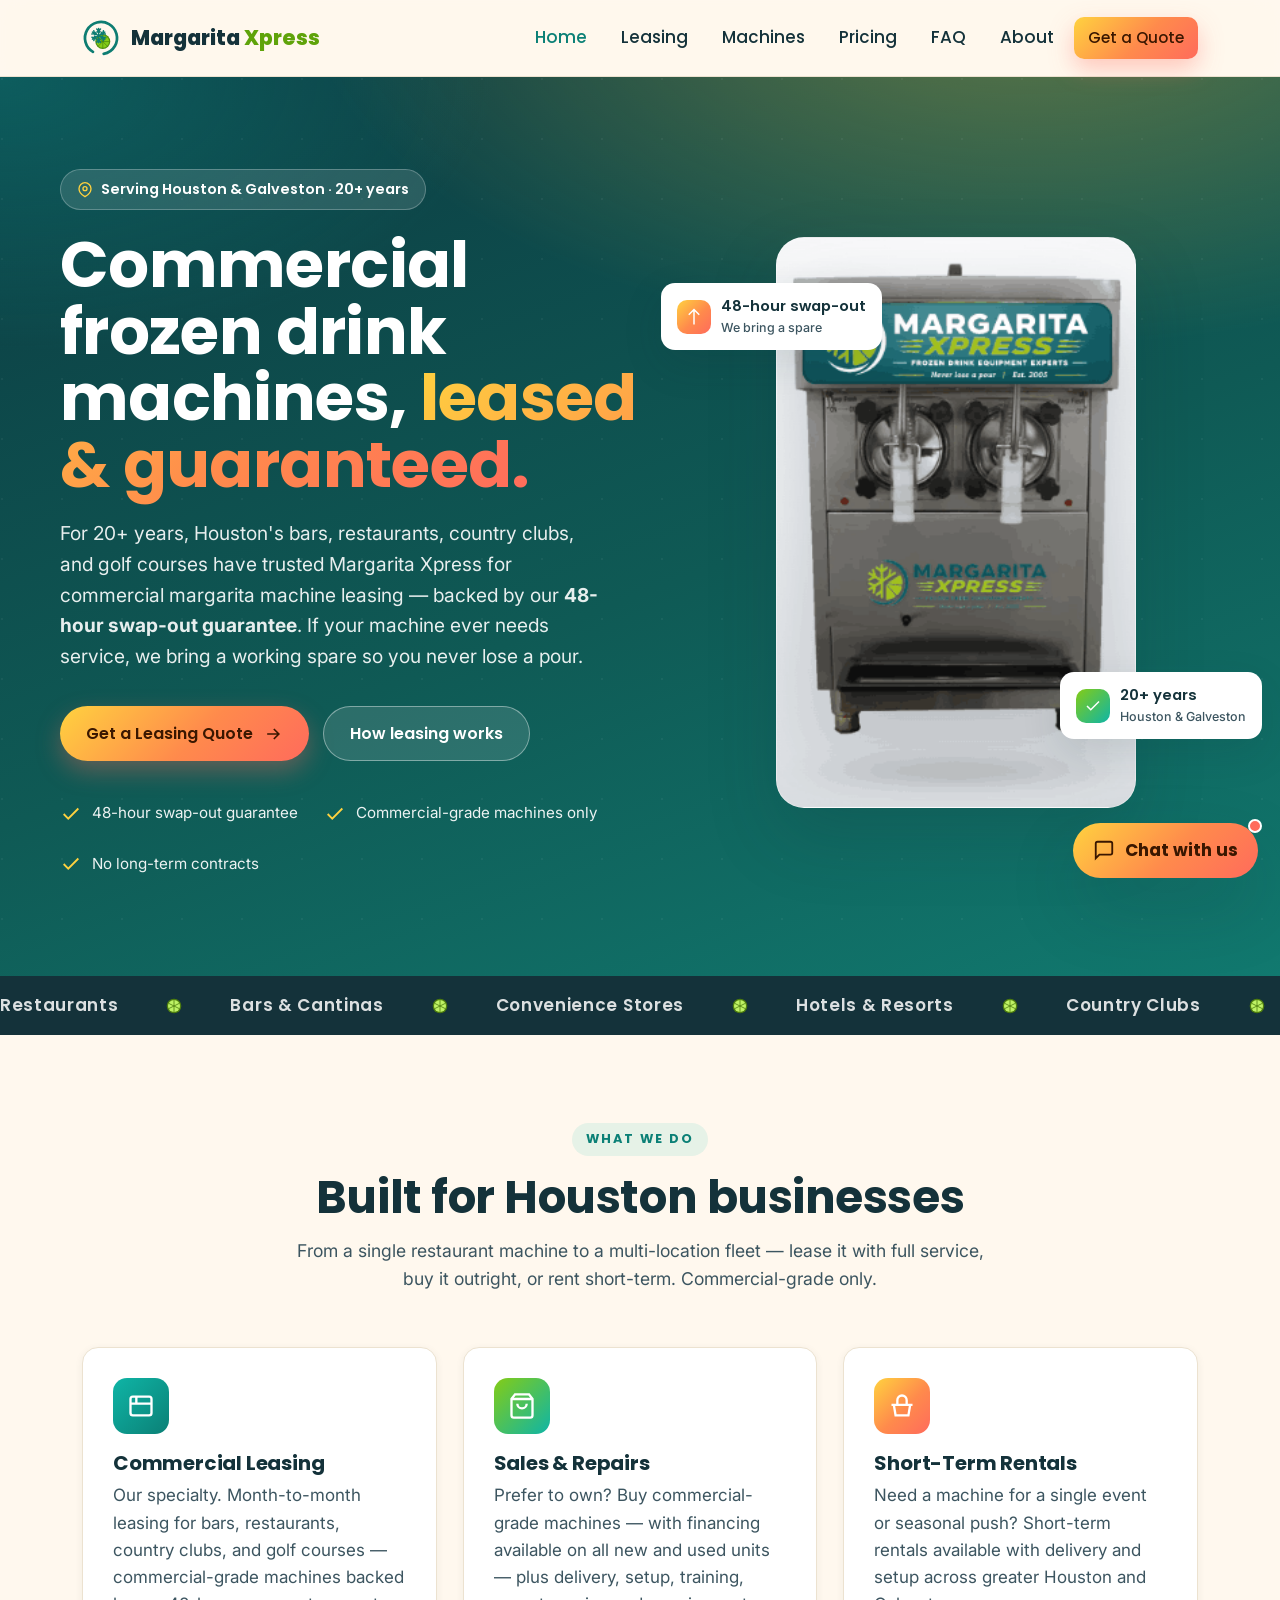
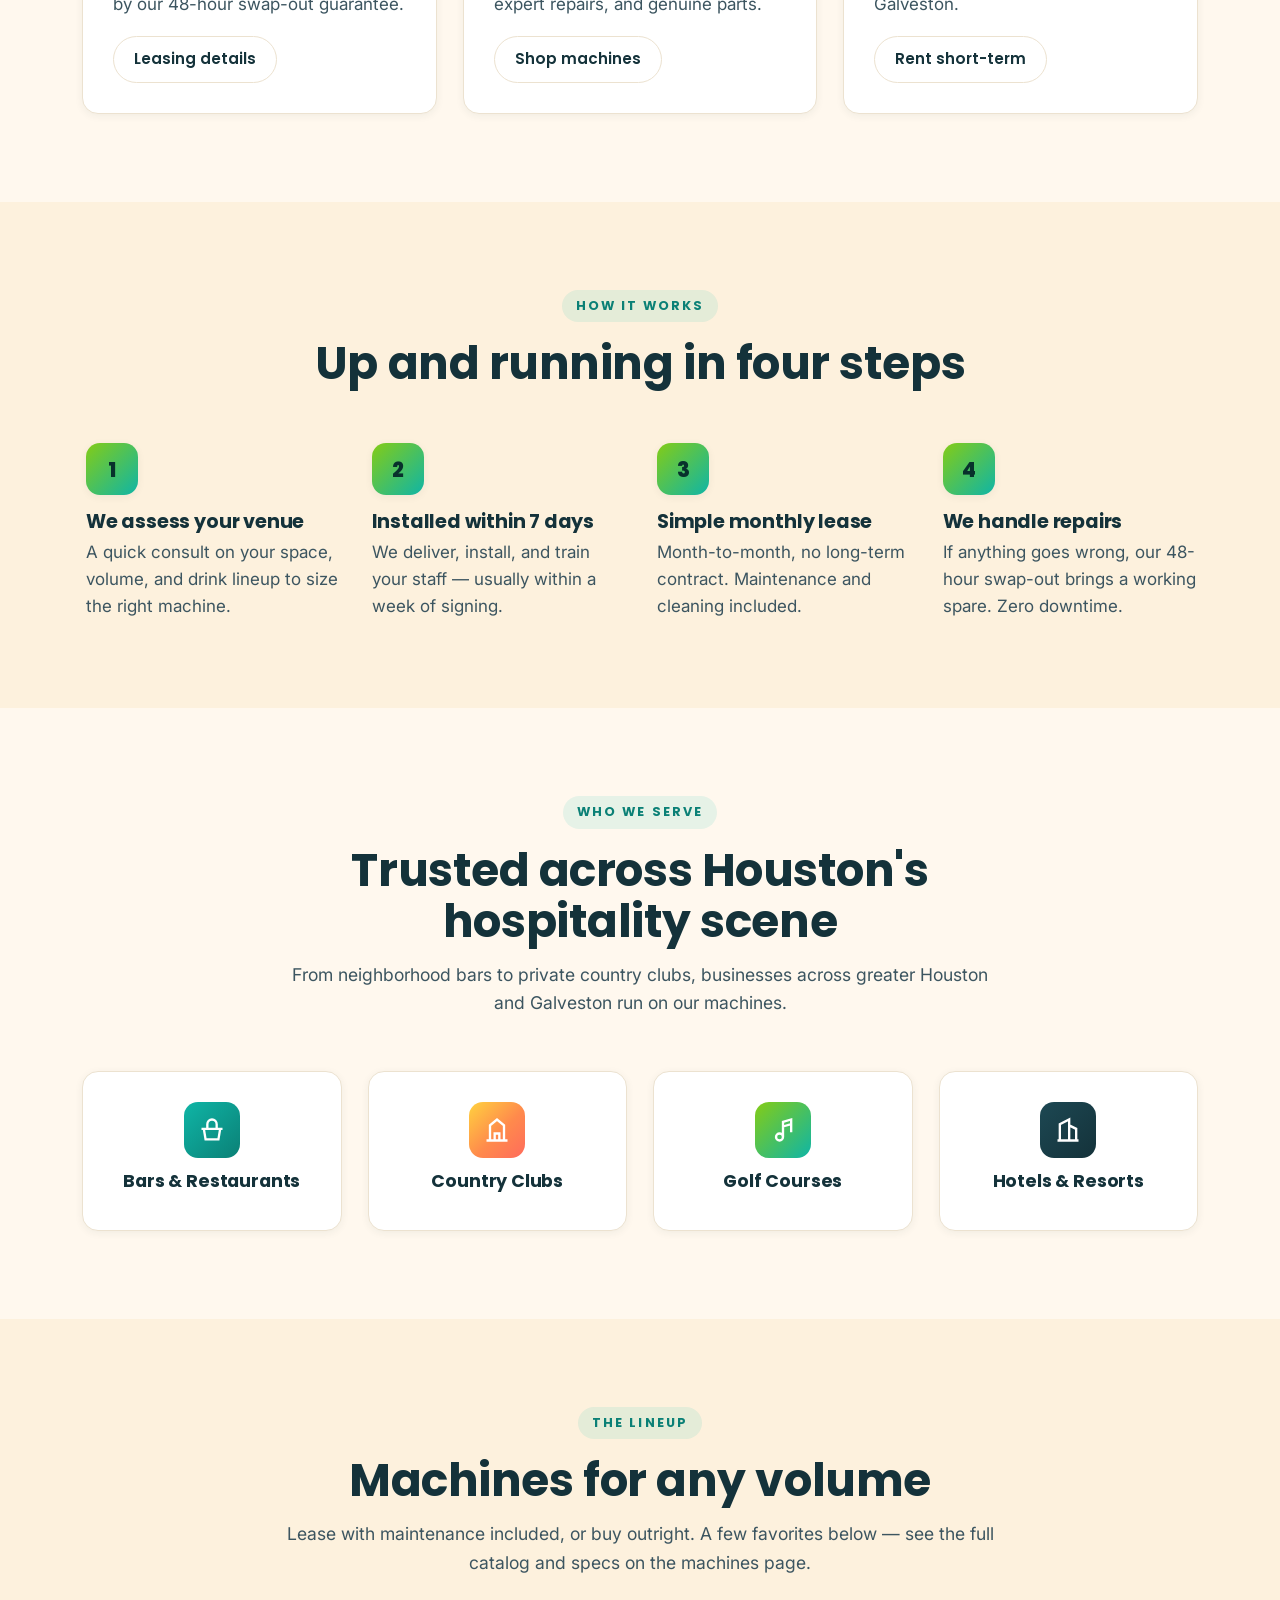
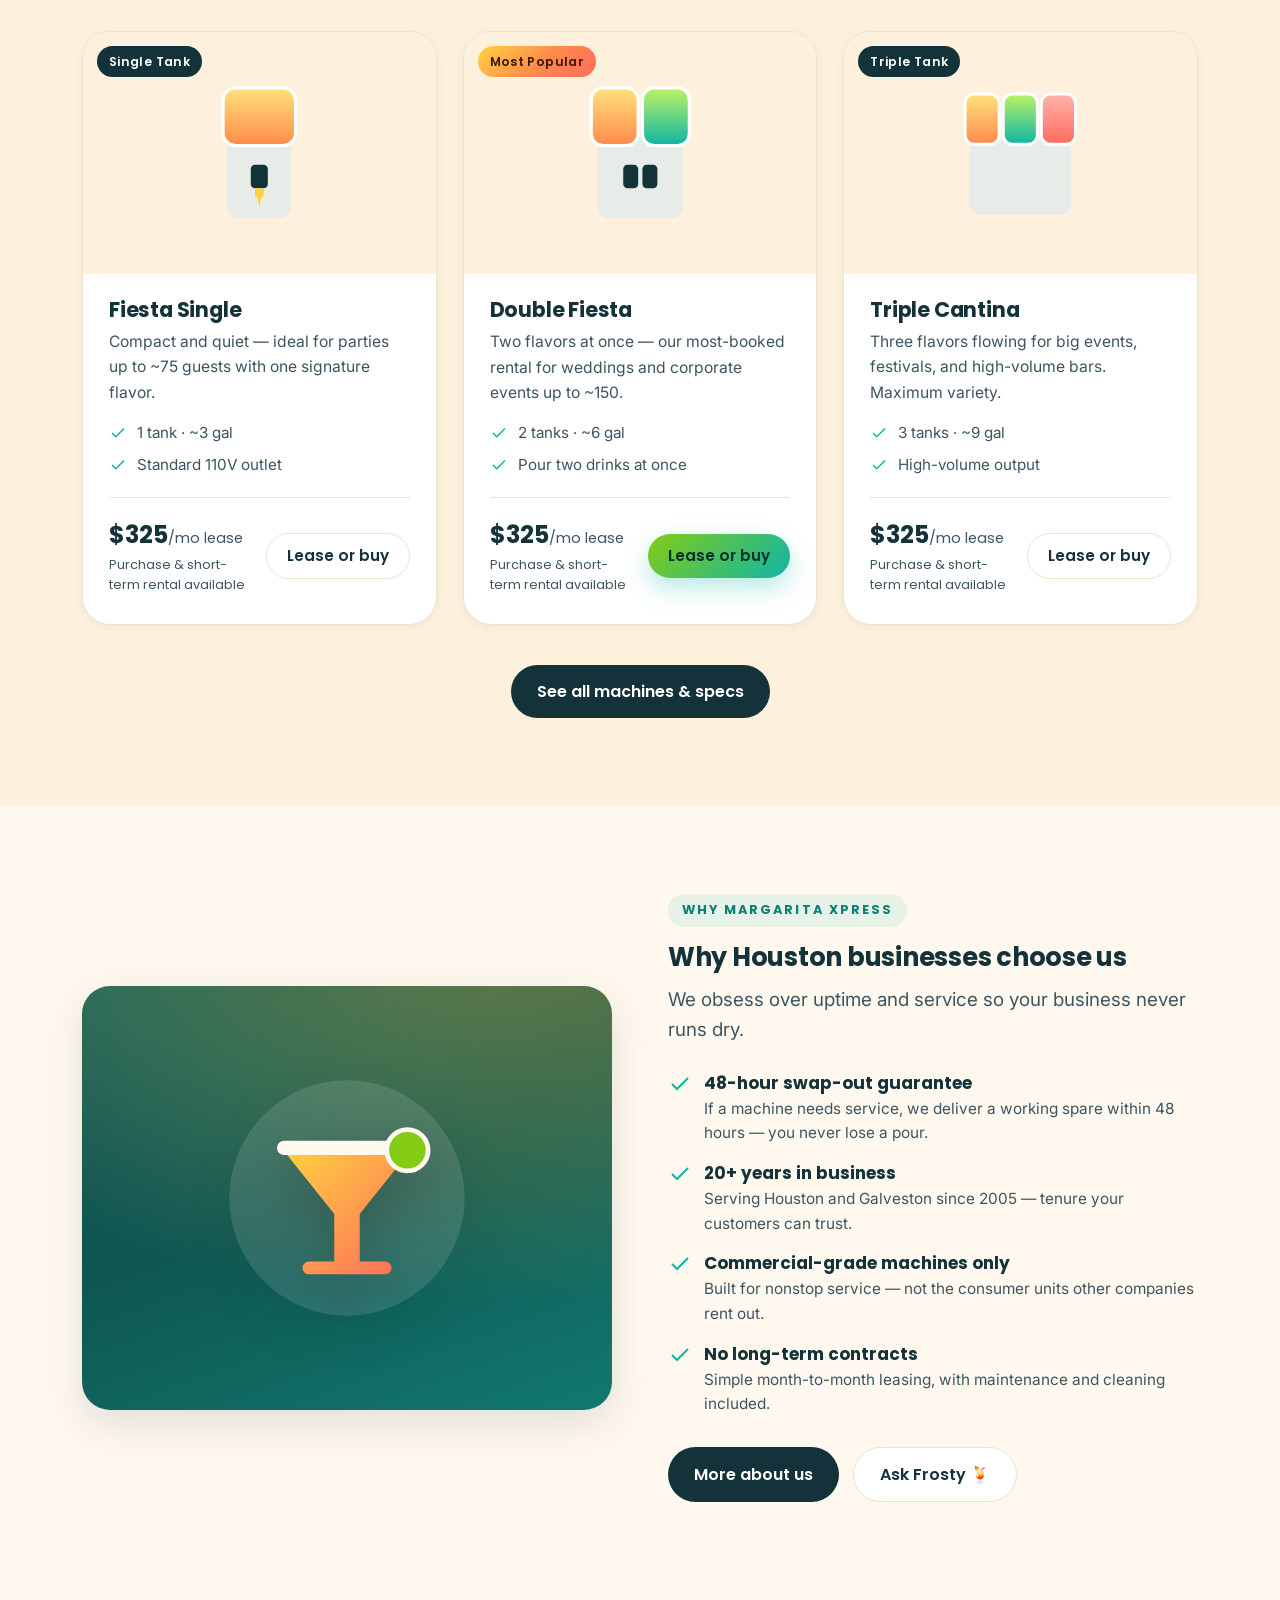
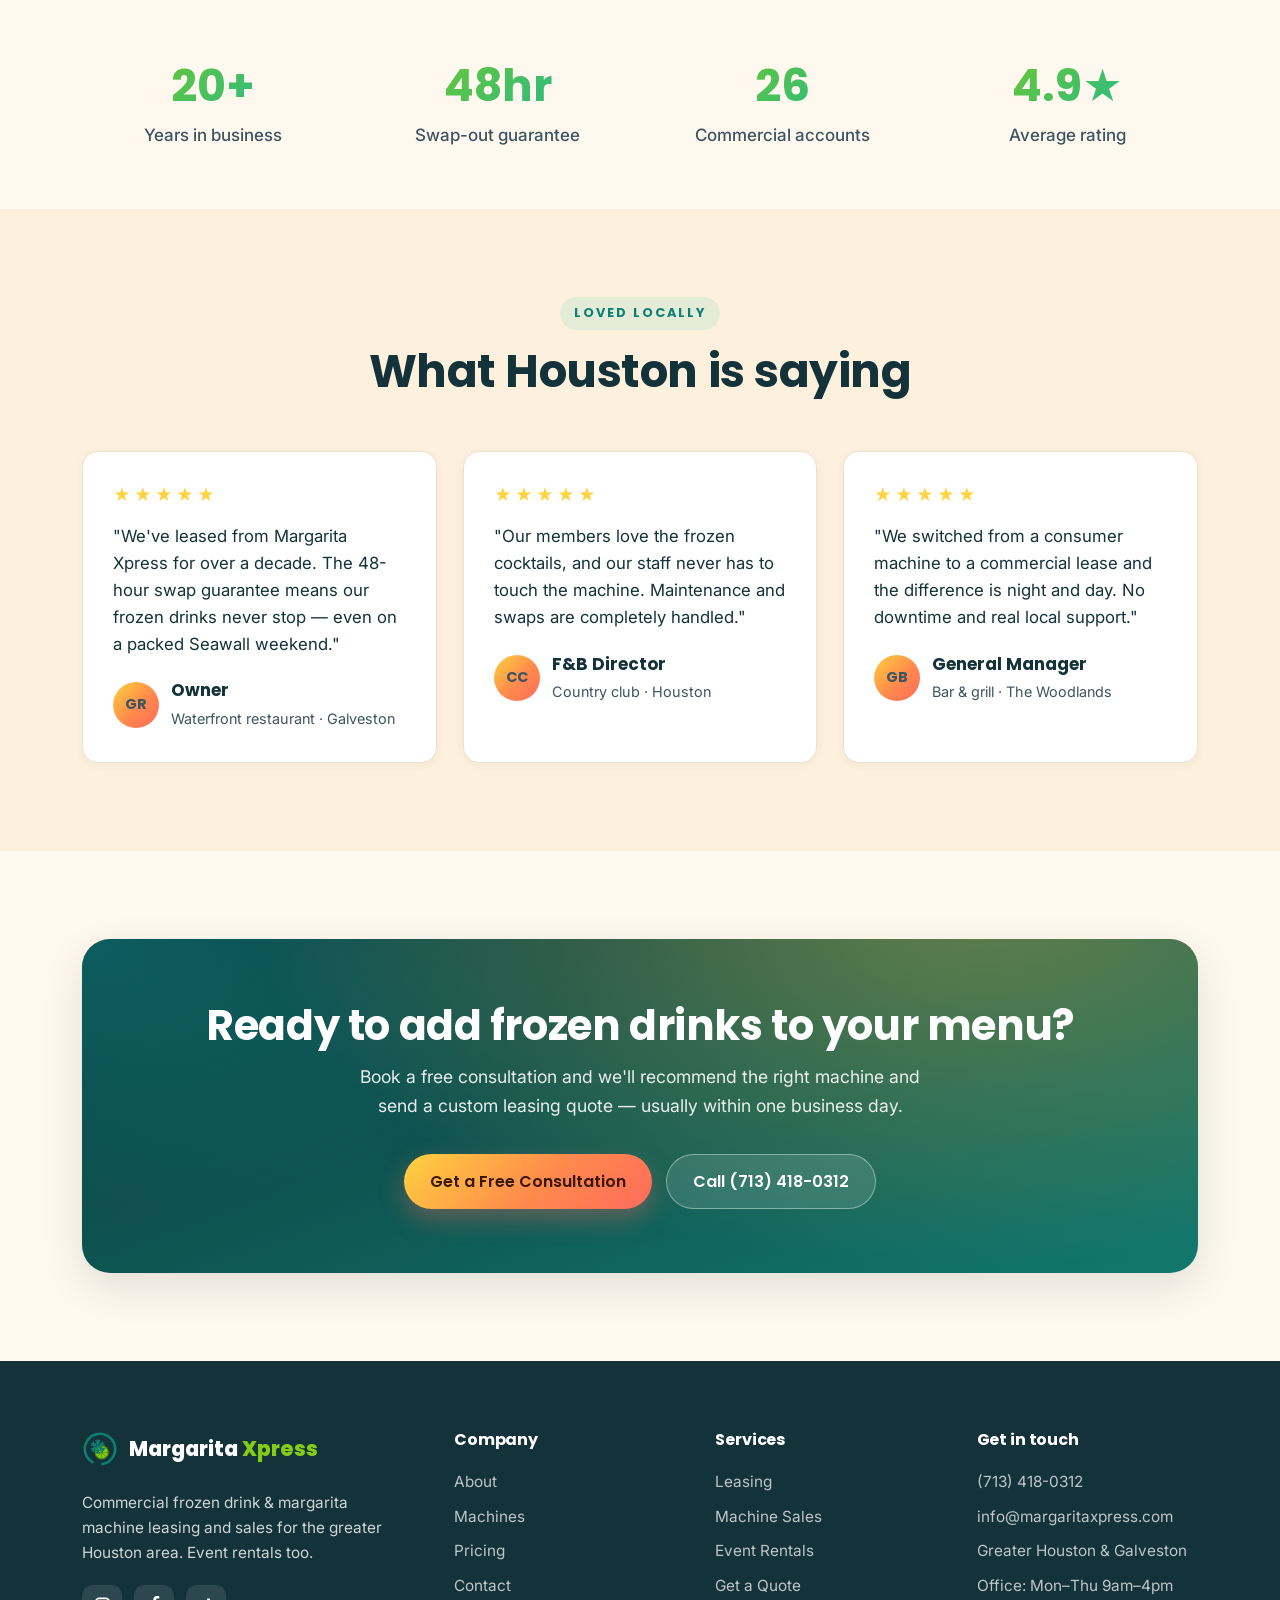
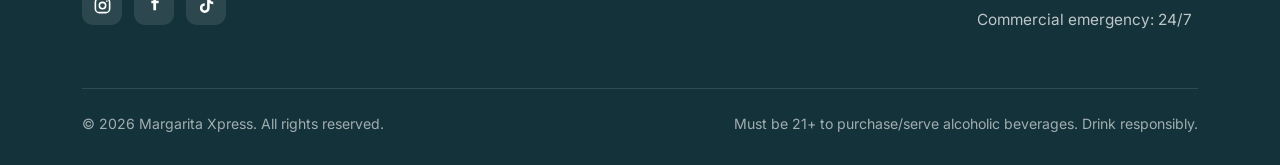
==== index.html @ 3b1adf6d "Hero: replace SVG machine illustration with real machine photo Auto-cropped and placed on a light pr" ====
<!DOCTYPE html>
<html lang="en">
<head>
  <meta charset="UTF-8" />
  <meta name="viewport" content="width=device-width, initial-scale=1.0" />
  <title>Margarita Xpress | Commercial Frozen Drink Machine Leasing & Sales — Houston, TX</title>
  <meta name="description" content="Commercial frozen drink & margarita machine leasing and sales for Houston bars, restaurants, hotels, and venues. Flexible leases with maintenance included, or buy outright. Event rentals too." />
  <meta name="theme-color" content="#0c3b42" />
  <link rel="icon" href="assets/favicon.svg" type="image/svg+xml" />
  <meta property="og:title" content="Margarita Xpress | Commercial Frozen Drink Machine Leasing & Sales — Houston" />
  <meta property="og:description" content="Lease or buy commercial frozen drink machines for your Houston business. Maintenance included. Event rentals available too." />
  <meta property="og:type" content="website" />
  <link rel="preconnect" href="https://fonts.googleapis.com" />
  <link rel="preconnect" href="https://fonts.gstatic.com" crossorigin />
  <link href="https://fonts.googleapis.com/css2?family=Poppins:wght@500;600;700;800&family=Inter:wght@400;500;600&display=swap" rel="stylesheet" />
  <link rel="stylesheet" href="css/styles.css" />
  <script type="application/ld+json">
  {
    "@context": "https://schema.org",
    "@type": "LocalBusiness",
    "name": "Margarita Xpress",
    "description": "Commercial frozen drink and margarita machine leasing and sales for the greater Houston and Galveston area. 48-hour swap-out guarantee.",
    "url": "https://margaritaxpress.com/",
    "telephone": "+1-713-418-0312",
    "email": "info@margaritaxpress.com",
    "foundingDate": "2005",
    "areaServed": ["Houston TX", "Galveston TX", "Katy TX", "Sugar Land TX", "The Woodlands TX", "Cypress TX", "Spring TX", "Conroe TX", "Pearland TX"],
    "slogan": "Providing great service for over 20 years",
    "priceRange": "$$",
    "openingHoursSpecification": [
      { "@type": "OpeningHoursSpecification", "dayOfWeek": ["Monday","Tuesday","Wednesday","Thursday"], "opens": "09:00", "closes": "16:00" }
    ]
  }
  </script>
</head>
<body>
  <!-- Header -->
  <header class="site-header" id="top">
    <div class="container nav-bar">
      <a class="brand" href="index.html" aria-label="Margarita Xpress home">
        <img src="assets/logo.svg" alt="" width="38" height="38" />
        <span class="brand-name">Margarita <span>Xpress</span></span>
      </a>
      <button class="nav-toggle" aria-label="Toggle menu" aria-expanded="false"><span></span></button>
      <nav class="nav" id="nav">
        <a href="index.html" class="active">Home</a>
        <a href="commercial-leasing.html">Leasing</a>
        <a href="machines.html">Machines</a>
        <a href="pricing.html">Pricing</a>
        <a href="pricing.html#faq">FAQ</a>
        <a href="about.html">About</a>
        <a href="contact.html" class="btn btn-primary btn-sm">Get a Quote</a>
      </nav>
    </div>
  </header>

  <!-- Hero -->
  <section class="hero">
    <div class="container hero-inner">
      <div class="hero-copy">
        <span class="pill-location">
          <svg viewBox="0 0 24 24" fill="none" stroke="currentColor" stroke-width="2"><path d="M21 10c0 7-9 12-9 12s-9-5-9-12a9 9 0 0 1 18 0Z"/><circle cx="12" cy="10" r="3"/></svg>
          Serving Houston &amp; Galveston · 20+ years
        </span>
        <h1>Commercial frozen drink machines, <span class="hl">leased &amp; guaranteed.</span></h1>
        <p>For 20+ years, Houston's bars, restaurants, country clubs, and golf courses have trusted Margarita Xpress for commercial margarita machine leasing — backed by our <b>48-hour swap-out guarantee</b>. If your machine ever needs service, we bring a working spare so you never lose a pour.</p>
        <div class="hero-cta">
          <a href="contact.html" class="btn btn-primary">Get a Leasing Quote
            <svg viewBox="0 0 24 24" width="20" height="20" fill="none" stroke="currentColor" stroke-width="2"><path d="M5 12h14M13 6l6 6-6 6"/></svg>
          </a>
          <a href="commercial-leasing.html" class="btn btn-ghost">How leasing works</a>
        </div>
        <div class="hero-badges">
          <span class="hero-badge"><svg viewBox="0 0 24 24" fill="none" stroke="currentColor" stroke-width="2"><path d="M20 6 9 17l-5-5"/></svg> 48-hour swap-out guarantee</span>
          <span class="hero-badge"><svg viewBox="0 0 24 24" fill="none" stroke="currentColor" stroke-width="2"><path d="M20 6 9 17l-5-5"/></svg> Commercial-grade machines only</span>
          <span class="hero-badge"><svg viewBox="0 0 24 24" fill="none" stroke="currentColor" stroke-width="2"><path d="M20 6 9 17l-5-5"/></svg> No long-term contracts</span>
        </div>
      </div>
      <div class="hero-art">
        <div class="machine-card">
          <img src="assets/machine-hero.png" alt="Margarita Xpress commercial double-barrel frozen drink machine" width="265" height="421" />
        </div>
        <div class="float-chip chip-1">
          <span class="dot"><svg viewBox="0 0 24 24" width="18" height="18" fill="none" stroke="currentColor" stroke-width="2"><path d="M12 2v20M5 9l7-7 7 7"/></svg></span>
          <div>48-hour swap-out<small>We bring a spare</small></div>
        </div>
        <div class="float-chip chip-2">
          <span class="dot"><svg viewBox="0 0 24 24" width="18" height="18" fill="none" stroke="currentColor" stroke-width="2"><path d="M20 6 9 17l-5-5"/></svg></span>
          <div>20+ years<small>Houston &amp; Galveston</small></div>
        </div>
      </div>
    </div>
  </section>

  <!-- Marquee -->
  <div class="marquee" aria-hidden="true">
    <ul>
      <li>Restaurants<li>Bars &amp; Cantinas<li>Convenience Stores<li>Hotels &amp; Resorts<li>Country Clubs<li>Golf Courses<li>Franchises<li>Event Venues<li>Breweries<li>Catering Co's
      <li>Restaurants<li>Bars &amp; Cantinas<li>Convenience Stores<li>Hotels &amp; Resorts<li>Country Clubs<li>Golf Courses<li>Franchises<li>Event Venues<li>Breweries<li>Catering Co's
    </ul>
  </div>

  <!-- Services -->
  <section class="section">
    <div class="container">
      <div class="section-head reveal">
        <span class="eyebrow">What we do</span>
        <h2>Built for Houston businesses</h2>
        <p>From a single restaurant machine to a multi-location fleet — lease it with full service, buy it outright, or rent short-term. Commercial-grade only.</p>
      </div>
      <div class="grid grid-3">
        <article class="card reveal">
          <div class="ico bg-teal"><svg viewBox="0 0 24 24" fill="none" stroke="currentColor" stroke-width="2"><rect x="3" y="4" width="18" height="16" rx="2"/><path d="M3 10h18M8 4v6"/></svg></div>
          <h3>Commercial Leasing</h3>
          <p>Our specialty. Month-to-month leasing for bars, restaurants, country clubs, and golf courses — commercial-grade machines backed by our 48-hour swap-out guarantee.</p>
          <a href="commercial-leasing.html" class="btn btn-outline btn-sm" style="margin-top:18px">Leasing details</a>
        </article>
        <article class="card reveal">
          <div class="ico bg-lime"><svg viewBox="0 0 24 24" fill="none" stroke="currentColor" stroke-width="2"><path d="M6 2 3 6v14a2 2 0 0 0 2 2h14a2 2 0 0 0 2-2V6l-3-4Z"/><path d="M3 6h18M16 10a4 4 0 0 1-8 0"/></svg></div>
          <h3>Sales &amp; Repairs</h3>
          <p>Prefer to own? Buy commercial-grade machines — with <a href="pricing.html#financing">financing available</a> on all new and used units — plus delivery, setup, training, expert repairs, and genuine parts.</p>
          <a href="machines.html" class="btn btn-outline btn-sm" style="margin-top:18px">Shop machines</a>
        </article>
        <article class="card reveal">
          <div class="ico bg-sun"><svg viewBox="0 0 24 24" fill="none" stroke="currentColor" stroke-width="2"><path d="M3 11h18M5 11l1.5 9h11L19 11M8 11V7a4 4 0 0 1 8 0v4"/></svg></div>
          <h3>Short-Term Rentals</h3>
          <p>Need a machine for a single event or seasonal push? Short-term rentals available with delivery and setup across greater Houston and Galveston.</p>
          <a href="contact.html" class="btn btn-outline btn-sm" style="margin-top:18px">Rent short-term</a>
        </article>
      </div>
    </div>
  </section>

  <!-- How it works -->
  <section class="section bg-cream2">
    <div class="container">
      <div class="section-head reveal">
        <span class="eyebrow">How it works</span>
        <h2>Up and running in four steps</h2>
      </div>
      <div class="grid grid-4 steps">
        <div class="step reveal"><div class="num">1</div><h3>We assess your venue</h3><p>A quick consult on your space, volume, and drink lineup to size the right machine.</p></div>
        <div class="step reveal"><div class="num">2</div><h3>Installed within 7 days</h3><p>We deliver, install, and train your staff — usually within a week of signing.</p></div>
        <div class="step reveal"><div class="num">3</div><h3>Simple monthly lease</h3><p>Month-to-month, no long-term contract. Maintenance and cleaning included.</p></div>
        <div class="step reveal"><div class="num">4</div><h3>We handle repairs</h3><p>If anything goes wrong, our 48-hour swap-out brings a working spare. Zero downtime.</p></div>
      </div>
    </div>
  </section>

  <!-- Who we serve -->
  <section class="section">
    <div class="container">
      <div class="section-head reveal">
        <span class="eyebrow">Who we serve</span>
        <h2>Trusted across Houston's hospitality scene</h2>
        <p>From neighborhood bars to private country clubs, businesses across greater Houston and Galveston run on our machines.</p>
      </div>
      <div class="grid grid-4">
        <a href="commercial-leasing.html" class="card text-center reveal"><div class="ico bg-teal" style="margin:0 auto 14px"><svg viewBox="0 0 24 24" fill="none" stroke="currentColor" stroke-width="2"><path d="M3 11h18M5 11l1.5 9h11L19 11M8 11V7a4 4 0 0 1 8 0v4"/></svg></div><h3 style="font-size:1.1rem">Bars &amp; Restaurants</h3></a>
        <a href="commercial-leasing.html" class="card text-center reveal"><div class="ico bg-sun" style="margin:0 auto 14px"><svg viewBox="0 0 24 24" fill="none" stroke="currentColor" stroke-width="2"><path d="M3 21h18M6 21V8l6-5 6 5v13M10 21v-6h4v6"/></svg></div><h3 style="font-size:1.1rem">Country Clubs</h3></a>
        <a href="commercial-leasing.html" class="card text-center reveal"><div class="ico bg-lime" style="margin:0 auto 14px"><svg viewBox="0 0 24 24" fill="none" stroke="currentColor" stroke-width="2"><path d="M12 18V5l7-2v11M12 9l7-2M9 21a3 3 0 1 0 0-6 3 3 0 0 0 0 6Z"/></svg></div><h3 style="font-size:1.1rem">Golf Courses</h3></a>
        <a href="commercial-leasing.html" class="card text-center reveal"><div class="ico bg-ink" style="margin:0 auto 14px"><svg viewBox="0 0 24 24" fill="none" stroke="currentColor" stroke-width="2"><path d="M3 21h18M5 21V7l8-4v18M19 21V11l-6-3M9 9h0M9 13h0M9 17h0"/></svg></div><h3 style="font-size:1.1rem">Hotels &amp; Resorts</h3></a>
      </div>
    </div>
  </section>

  <!-- Featured machines -->
  <section class="section bg-cream2">
    <div class="container">
      <div class="section-head reveal">
        <span class="eyebrow">The lineup</span>
        <h2>Machines for any volume</h2>
        <p>Lease with maintenance included, or buy outright. A few favorites below — see the full catalog and specs on the machines page.</p>
      </div>
      <div class="grid grid-3">
        <!-- Machine 1 -->
        <article class="machine reveal">
          <div class="machine-figure bg-cream2">
            <span class="machine-tag">Single Tank</span>
            <svg viewBox="0 0 160 150" fill="none" xmlns="http://www.w3.org/2000/svg"><defs><linearGradient id="m1" x1="0" y1="0" x2="0" y2="1"><stop offset="0" stop-color="#ffe27a"/><stop offset="1" stop-color="#ff8a4c"/></linearGradient></defs><rect x="50" y="60" width="60" height="76" rx="10" fill="#e7ece9"/><rect x="46" y="14" width="68" height="54" rx="12" fill="url(#m1)" stroke="#fff" stroke-width="3"/><rect x="72" y="86" width="16" height="22" rx="4" fill="#14323a"/><path d="M76 108v8h2l2 10h0l2-10h2v-8Z" fill="#ffd23f"/></svg>
          </div>
          <div class="machine-body">
            <h3>Fiesta Single</h3>
            <p class="desc">Compact and quiet — ideal for parties up to ~75 guests with one signature flavor.</p>
            <ul class="spec-list">
              <li><svg viewBox="0 0 24 24" fill="none" stroke="currentColor" stroke-width="2"><path d="M20 6 9 17l-5-5"/></svg> 1 tank · ~3 gal</li>
              <li><svg viewBox="0 0 24 24" fill="none" stroke="currentColor" stroke-width="2"><path d="M20 6 9 17l-5-5"/></svg> Standard 110V outlet</li>
            </ul>
            <div class="machine-foot">
              <div class="price"><b>$325</b><span>/mo lease</span><small>Purchase &amp; short-term rental available</small></div>
              <a href="pricing.html" class="btn btn-outline btn-sm">Lease or buy</a>
            </div>
          </div>
        </article>
        <!-- Machine 2 -->
        <article class="machine reveal">
          <div class="machine-figure bg-cream2">
            <span class="machine-tag hot">Most Popular</span>
            <svg viewBox="0 0 160 150" fill="none" xmlns="http://www.w3.org/2000/svg"><defs><linearGradient id="m2a" x1="0" y1="0" x2="0" y2="1"><stop offset="0" stop-color="#ffe27a"/><stop offset="1" stop-color="#ff8a4c"/></linearGradient><linearGradient id="m2b" x1="0" y1="0" x2="0" y2="1"><stop offset="0" stop-color="#bef264"/><stop offset="1" stop-color="#0fb5a6"/></linearGradient></defs><rect x="40" y="60" width="80" height="76" rx="10" fill="#e7ece9"/><rect x="34" y="14" width="44" height="54" rx="11" fill="url(#m2a)" stroke="#fff" stroke-width="3"/><rect x="82" y="14" width="44" height="54" rx="11" fill="url(#m2b)" stroke="#fff" stroke-width="3"/><rect x="64" y="86" width="14" height="22" rx="4" fill="#14323a"/><rect x="82" y="86" width="14" height="22" rx="4" fill="#14323a"/></svg>
          </div>
          <div class="machine-body">
            <h3>Double Fiesta</h3>
            <p class="desc">Two flavors at once — our most-booked rental for weddings and corporate events up to ~150.</p>
            <ul class="spec-list">
              <li><svg viewBox="0 0 24 24" fill="none" stroke="currentColor" stroke-width="2"><path d="M20 6 9 17l-5-5"/></svg> 2 tanks · ~6 gal</li>
              <li><svg viewBox="0 0 24 24" fill="none" stroke="currentColor" stroke-width="2"><path d="M20 6 9 17l-5-5"/></svg> Pour two drinks at once</li>
            </ul>
            <div class="machine-foot">
              <div class="price"><b>$325</b><span>/mo lease</span><small>Purchase &amp; short-term rental available</small></div>
              <a href="pricing.html" class="btn btn-lime btn-sm">Lease or buy</a>
            </div>
          </div>
        </article>
        <!-- Machine 3 -->
        <article class="machine reveal">
          <div class="machine-figure bg-cream2">
            <span class="machine-tag">Triple Tank</span>
            <svg viewBox="0 0 170 150" fill="none" xmlns="http://www.w3.org/2000/svg"><defs><linearGradient id="m3a" x1="0" y1="0" x2="0" y2="1"><stop offset="0" stop-color="#ffe27a"/><stop offset="1" stop-color="#ff8a4c"/></linearGradient><linearGradient id="m3b" x1="0" y1="0" x2="0" y2="1"><stop offset="0" stop-color="#bef264"/><stop offset="1" stop-color="#0fb5a6"/></linearGradient><linearGradient id="m3c" x1="0" y1="0" x2="0" y2="1"><stop offset="0" stop-color="#ffb4ab"/><stop offset="1" stop-color="#ff6b5c"/></linearGradient></defs><rect x="34" y="62" width="102" height="74" rx="10" fill="#e7ece9"/><rect x="30" y="16" width="34" height="50" rx="9" fill="url(#m3a)" stroke="#fff" stroke-width="3"/><rect x="68" y="16" width="34" height="50" rx="9" fill="url(#m3b)" stroke="#fff" stroke-width="3"/><rect x="106" y="16" width="34" height="50" rx="9" fill="url(#m3c)" stroke="#fff" stroke-width="3"/></svg>
          </div>
          <div class="machine-body">
            <h3>Triple Cantina</h3>
            <p class="desc">Three flavors flowing for big events, festivals, and high-volume bars. Maximum variety.</p>
            <ul class="spec-list">
              <li><svg viewBox="0 0 24 24" fill="none" stroke="currentColor" stroke-width="2"><path d="M20 6 9 17l-5-5"/></svg> 3 tanks · ~9 gal</li>
              <li><svg viewBox="0 0 24 24" fill="none" stroke="currentColor" stroke-width="2"><path d="M20 6 9 17l-5-5"/></svg> High-volume output</li>
            </ul>
            <div class="machine-foot">
              <div class="price"><b>$325</b><span>/mo lease</span><small>Purchase &amp; short-term rental available</small></div>
              <a href="pricing.html" class="btn btn-outline btn-sm">Lease or buy</a>
            </div>
          </div>
        </article>
      </div>
      <div class="text-center mt-40 reveal"><a href="machines.html" class="btn btn-dark">See all machines &amp; specs</a></div>
    </div>
  </section>

  <!-- Why us / split -->
  <section class="section">
    <div class="container split">
      <div class="split-art reveal">
        <svg viewBox="0 0 200 200" fill="none" xmlns="http://www.w3.org/2000/svg" aria-hidden="true"><defs><linearGradient id="why" x1="0" y1="0" x2="1" y2="1"><stop offset="0" stop-color="#ffd23f"/><stop offset="1" stop-color="#ff6b5c"/></linearGradient></defs><circle cx="100" cy="100" r="74" fill="rgba(255,255,255,.12)"/><path d="M60 70h80l-32 40v30h16a4 4 0 0 1 0 8H76a4 4 0 0 1 0-8h16v-30Z" fill="url(#why)"/><rect x="56" y="64" width="88" height="9" rx="4.5" fill="#fff8ee"/><circle cx="138" cy="70" r="13" fill="#84cc16" stroke="#fff8ee" stroke-width="3"/></svg>
      </div>
      <div class="reveal">
        <span class="eyebrow">Why Margarita Xpress</span>
        <h2>Why Houston businesses choose us</h2>
        <p class="lead" style="margin-top:14px">We obsess over uptime and service so your business never runs dry.</p>
        <ul class="checklist">
          <li><svg viewBox="0 0 24 24" fill="none" stroke="currentColor" stroke-width="2"><path d="M20 6 9 17l-5-5"/></svg><div><b>48-hour swap-out guarantee</b><span>If a machine needs service, we deliver a working spare within 48 hours — you never lose a pour.</span></div></li>
          <li><svg viewBox="0 0 24 24" fill="none" stroke="currentColor" stroke-width="2"><path d="M20 6 9 17l-5-5"/></svg><div><b>20+ years in business</b><span>Serving Houston and Galveston since 2005 — tenure your customers can trust.</span></div></li>
          <li><svg viewBox="0 0 24 24" fill="none" stroke="currentColor" stroke-width="2"><path d="M20 6 9 17l-5-5"/></svg><div><b>Commercial-grade machines only</b><span>Built for nonstop service — not the consumer units other companies rent out.</span></div></li>
          <li><svg viewBox="0 0 24 24" fill="none" stroke="currentColor" stroke-width="2"><path d="M20 6 9 17l-5-5"/></svg><div><b>No long-term contracts</b><span>Simple month-to-month leasing, with maintenance and cleaning included.</span></div></li>
        </ul>
        <div class="hero-cta" style="margin-top:30px"><a href="about.html" class="btn btn-dark">More about us</a><a href="#" class="btn btn-outline" data-open-chat>Ask Frosty 🍹</a></div>
      </div>
    </div>
  </section>

  <!-- Stats -->
  <section class="section--tight">
    <div class="container stats">
      <div class="stat reveal"><b>20+</b><span>Years in business</span></div>
      <div class="stat reveal"><b>48hr</b><span>Swap-out guarantee</span></div>
      <div class="stat reveal"><b>26</b><span>Commercial accounts</span></div>
      <div class="stat reveal"><b>4.9★</b><span>Average rating</span></div>
    </div>
  </section>

  <!-- Testimonials -->
  <section class="section bg-cream2">
    <div class="container">
      <div class="section-head reveal">
        <span class="eyebrow">Loved locally</span>
        <h2>What Houston is saying</h2>
      </div>
      <!-- Placeholder testimonials — replace with real, permission-approved quotes & business names. -->
      <div class="grid grid-3">
        <figure class="quote-card reveal"><div class="stars">★★★★★</div><p>"We've leased from Margarita Xpress for over a decade. The 48-hour swap guarantee means our frozen drinks never stop — even on a packed Seawall weekend."</p><figcaption class="quote-who"><span class="avatar">GR</span><div><b>Owner</b><span>Waterfront restaurant · Galveston</span></div></figcaption></figure>
        <figure class="quote-card reveal"><div class="stars">★★★★★</div><p>"Our members love the frozen cocktails, and our staff never has to touch the machine. Maintenance and swaps are completely handled."</p><figcaption class="quote-who"><span class="avatar">CC</span><div><b>F&amp;B Director</b><span>Country club · Houston</span></div></figcaption></figure>
        <figure class="quote-card reveal"><div class="stars">★★★★★</div><p>"We switched from a consumer machine to a commercial lease and the difference is night and day. No downtime and real local support."</p><figcaption class="quote-who"><span class="avatar">GB</span><div><b>General Manager</b><span>Bar &amp; grill · The Woodlands</span></div></figcaption></figure>
      </div>
    </div>
  </section>

  <!-- CTA -->
  <section class="section">
    <div class="container">
      <div class="cta-band reveal">
        <h2>Ready to add frozen drinks to your menu?</h2>
        <p>Book a free consultation and we'll recommend the right machine and send a custom leasing quote — usually within one business day.</p>
        <div class="hero-cta">
          <a href="contact.html" class="btn btn-primary">Get a Free Consultation</a>
          <a href="tel:+17134180312" class="btn btn-ghost">Call (713) 418-0312</a>
        </div>
      </div>
    </div>
  </section>

  <!-- Footer -->
  <footer class="site-footer">
    <div class="container">
      <div class="footer-grid">
        <div class="footer-about">
          <a class="brand" href="index.html"><img src="assets/logo.svg" alt="" width="36" height="36" /><span class="brand-name">Margarita <span>Xpress</span></span></a>
          <p>Commercial frozen drink &amp; margarita machine leasing and sales for the greater Houston area. Event rentals too.</p>
          <div class="socials">
            <a href="#" aria-label="Instagram"><svg viewBox="0 0 24 24" fill="none" stroke="currentColor" stroke-width="2"><rect x="3" y="3" width="18" height="18" rx="5"/><circle cx="12" cy="12" r="4"/><circle cx="17.5" cy="6.5" r="1" fill="currentColor" stroke="none"/></svg></a>
            <a href="#" aria-label="Facebook"><svg viewBox="0 0 24 24" fill="currentColor"><path d="M14 9h3l.5-3H14V4.5c0-.9.3-1.5 1.6-1.5H18V.2C17.6.1 16.4 0 15.1 0 12.3 0 10.5 1.7 10.5 4.7V6H8v3h2.5v9H14Z"/></svg></a>
            <a href="#" aria-label="TikTok"><svg viewBox="0 0 24 24" fill="currentColor"><path d="M16 3c.5 2.4 2 4 4.5 4.3v3.1c-1.6 0-3.1-.5-4.5-1.4v6.2A6.2 6.2 0 1 1 9.8 9v3.2a3 3 0 1 0 3 3V3Z"/></svg></a>
          </div>
        </div>
        <div class="footer-col"><h4>Company</h4><a href="about.html">About</a><a href="machines.html">Machines</a><a href="pricing.html">Pricing</a><a href="contact.html">Contact</a></div>
        <div class="footer-col"><h4>Services</h4><a href="commercial-leasing.html">Leasing</a><a href="machines.html">Machine Sales</a><a href="contact.html">Event Rentals</a><a href="contact.html">Get a Quote</a></div>
        <div class="footer-col"><h4>Get in touch</h4><a href="tel:+17134180312">(713) 418-0312</a><a href="mailto:info@margaritaxpress.com">info@margaritaxpress.com</a><li>Greater Houston &amp; Galveston</li><li>Office: Mon–Thu 9am–4pm</li><li>Commercial emergency: 24/7</li></div>
      </div>
      <div class="footer-bottom">
        <span>© <span id="year">2026</span> Margarita Xpress. All rights reserved.</span>
        <span>Must be 21+ to purchase/serve alcoholic beverages. Drink responsibly.</span>
      </div>
    </div>
  </footer>

  <!-- Chat widget -->
  <button class="chat-launch" id="chatLaunch" aria-label="Chat with us">
    <span class="ping"></span>
    <svg viewBox="0 0 24 24" fill="none" stroke="currentColor" stroke-width="2"><path d="M21 15a2 2 0 0 1-2 2H7l-4 4V5a2 2 0 0 1 2-2h14a2 2 0 0 1 2 2Z"/></svg>
    Chat with us
  </button>
  <div class="chat-panel" id="chatPanel" role="dialog" aria-label="Margarita Xpress chat">
    <div class="chat-head">
      <span class="ava"><svg viewBox="0 0 24 24" fill="none" stroke="currentColor" stroke-width="2"><path d="M8 21h8M12 17v4M5 3h14l-7 9-7-9Z"/></svg></span>
      <div><b>Frosty</b><small>Margarita Xpress assistant</small></div>
      <button class="chat-close" aria-label="Close chat">×</button>
    </div>
    <div class="chat-body" id="chatBody"></div>
    <div class="chat-quick">
      <button>Commercial leasing</button><button>48-hour guarantee</button><button>Pricing</button><button>Buy a machine</button>
    </div>
    <div class="chat-foot">
      <input id="chatInput" type="text" placeholder="Type your question…" aria-label="Type your message" />
      <button id="chatSend" aria-label="Send"><svg viewBox="0 0 24 24" fill="none" stroke="currentColor" stroke-width="2"><path d="M22 2 11 13M22 2l-7 20-4-9-9-4Z"/></svg></button>
    </div>
    <div class="chat-disclaimer">Frosty is an automated assistant. For bookings, a human follows up fast.</div>
  </div>

  <script src="js/main.js"></script>
</body>
</html>
---- css/styles.css ----
/* ==========================================================================
   Margarita Xpress — Design System & Styles
   Commercial frozen drink machine leasing & sales | Greater Houston
   ========================================================================== */

/* -------------------------------- Tokens -------------------------------- */
:root {
  /* Brand palette */
  --lime: #84cc16;
  --lime-deep: #5fa30a;
  --teal: #0fb5a6;
  --teal-deep: #0b8076;
  --coral: #ff6b5c;
  --sunset: #ff8a4c;
  --citrus: #ffd23f;
  --ink: #14323a;
  --ink-soft: #3c5560;
  --cream: #fff8ee;
  --cream-2: #fdf1dd;
  --white: #ffffff;
  --line: #ece2d0;

  /* Functional */
  --bg: var(--cream);
  --text: var(--ink);
  --muted: var(--ink-soft);

  /* Type */
  --font-display: "Poppins", "Trebuchet MS", system-ui, sans-serif;
  --font-body: "Inter", system-ui, -apple-system, "Segoe UI", Roboto, sans-serif;

  /* Layout */
  --container: 1160px;
  --radius: 16px;
  --radius-lg: 28px;
  --shadow-sm: 0 2px 8px rgba(20, 50, 58, .06);
  --shadow: 0 14px 40px rgba(20, 50, 58, .12);
  --shadow-lg: 0 30px 70px rgba(20, 50, 58, .18);
  --ring: 0 0 0 4px rgba(15, 181, 166, .25);

  --grad-hero: radial-gradient(1200px 600px at 80% -10%, rgba(255, 210, 63, .35), transparent 60%),
               radial-gradient(900px 500px at 0% 0%, rgba(15, 181, 166, .28), transparent 55%),
               linear-gradient(160deg, #0c3b42 0%, #0f5a55 55%, #11796f 100%);
  --grad-lime: linear-gradient(135deg, var(--lime) 0%, var(--teal) 100%);
  --grad-sun: linear-gradient(135deg, var(--citrus) 0%, var(--sunset) 55%, var(--coral) 100%);
}

/* ------------------------------- Reset --------------------------------- */
*, *::before, *::after { box-sizing: border-box; }
* { margin: 0; }
html { scroll-behavior: smooth; -webkit-text-size-adjust: 100%; }
body {
  font-family: var(--font-body);
  color: var(--text);
  background: var(--bg);
  line-height: 1.6;
  font-size: 1.0625rem;
  -webkit-font-smoothing: antialiased;
  overflow-x: hidden;
}
img, svg { display: block; max-width: 100%; }
a { color: inherit; text-decoration: none; }
ul { list-style: none; padding: 0; }
button { font: inherit; cursor: pointer; border: 0; background: none; }
h1, h2, h3, h4 { font-family: var(--font-display); line-height: 1.12; font-weight: 700; letter-spacing: -.01em; }

/* ------------------------------ Layout --------------------------------- */
.container { width: 100%; max-width: var(--container); margin-inline: auto; padding-inline: 22px; }
.section { padding: 88px 0; }
.section--tight { padding: 60px 0; }
.section-head { max-width: 720px; margin: 0 auto 54px; text-align: center; }
.section-head.left { margin-left: 0; text-align: left; }
.eyebrow {
  display: inline-block; font-family: var(--font-display); font-weight: 700;
  font-size: .8rem; letter-spacing: .16em; text-transform: uppercase;
  color: var(--teal-deep); background: rgba(15, 181, 166, .1);
  padding: 6px 14px; border-radius: 999px; margin-bottom: 16px;
}
.section-head h2 { font-size: clamp(1.9rem, 4vw, 2.85rem); }
.section-head p { color: var(--muted); margin-top: 14px; font-size: 1.1rem; }
.lead { font-size: 1.18rem; color: var(--muted); }

/* ------------------------------ Buttons -------------------------------- */
.btn {
  display: inline-flex; align-items: center; gap: 10px; justify-content: center;
  font-family: var(--font-display); font-weight: 600; font-size: 1rem;
  padding: 14px 26px; border-radius: 999px; cursor: pointer;
  transition: transform .15s ease, box-shadow .2s ease, background .2s ease, color .2s ease;
  white-space: nowrap;
}
.btn:active { transform: translateY(1px); }
.btn-primary { background: var(--grad-sun); color: #3a1700; box-shadow: 0 10px 24px rgba(255, 107, 92, .35); }
.btn-primary:hover { transform: translateY(-2px); box-shadow: 0 16px 34px rgba(255, 107, 92, .45); }
.btn-ghost { background: rgba(255, 255, 255, .12); color: var(--white); border: 1.5px solid rgba(255, 255, 255, .4); }
.btn-ghost:hover { background: rgba(255, 255, 255, .22); }
.btn-dark { background: var(--ink); color: var(--white); }
.btn-dark:hover { background: #0c2228; transform: translateY(-2px); }
.btn-lime { background: var(--grad-lime); color: #08312c; box-shadow: 0 10px 24px rgba(15, 181, 166, .3); }
.btn-lime:hover { transform: translateY(-2px); box-shadow: 0 16px 34px rgba(15, 181, 166, .4); }
.btn-outline { border: 1.5px solid var(--line); background: var(--white); color: var(--ink); }
.btn-outline:hover { border-color: var(--teal); color: var(--teal-deep); }
.btn-sm { padding: 10px 20px; font-size: .95rem; }
.btn-block { width: 100%; }

/* ------------------------------ Header --------------------------------- */
.site-header {
  position: sticky; top: 0; z-index: 60;
  background: rgba(255, 248, 238, .82);
  backdrop-filter: saturate(160%) blur(12px);
  border-bottom: 1px solid var(--line);
}
.nav-bar { display: flex; align-items: center; justify-content: space-between; height: 76px; }
.brand { display: inline-flex; align-items: center; gap: 11px; font-family: var(--font-display); font-weight: 800; font-size: 1.28rem; color: var(--ink); }
.brand svg { width: 38px; height: 38px; }
.brand-name span { color: var(--lime-deep); }
.nav { display: flex; align-items: center; gap: 6px; }
.nav a { font-family: var(--font-display); font-weight: 500; color: var(--ink); padding: 9px 14px; border-radius: 10px; transition: background .15s, color .15s; }
.nav a:hover { background: rgba(15, 181, 166, .12); color: var(--teal-deep); }
.nav a.active { color: var(--teal-deep); }
.nav a.btn { color: #3a1700; }
.nav a.btn:hover { background: var(--grad-sun); }
.nav-toggle { display: none; width: 46px; height: 46px; border-radius: 12px; position: relative; }
.nav-toggle span, .nav-toggle span::before, .nav-toggle span::after {
  content: ""; position: absolute; left: 12px; width: 22px; height: 2.5px; background: var(--ink); border-radius: 2px; transition: transform .25s, opacity .2s;
}
.nav-toggle span { top: 22px; }
.nav-toggle span::before { top: -7px; }
.nav-toggle span::after { top: 7px; }
.nav-toggle[aria-expanded="true"] span { background: transparent; }
.nav-toggle[aria-expanded="true"] span::before { transform: translateY(7px) rotate(45deg); }
.nav-toggle[aria-expanded="true"] span::after { transform: translateY(-7px) rotate(-45deg); }

/* --------------------------------- Hero -------------------------------- */
.hero { position: relative; background: var(--grad-hero); color: var(--white); overflow: hidden; }
.hero::after {
  content: ""; position: absolute; inset: 0; pointer-events: none;
  background: url("data:image/svg+xml,%3Csvg xmlns='http://www.w3.org/2000/svg' width='60' height='60'%3E%3Ccircle cx='2' cy='2' r='1' fill='%23ffffff' opacity='.06'/%3E%3C/svg%3E");
}
.hero-inner { position: relative; z-index: 2; display: grid; grid-template-columns: 1.05fr .95fr; gap: 50px; align-items: center; padding: 92px 0 100px; }
.hero h1 { font-size: clamp(2.4rem, 5.2vw, 4rem); line-height: 1.04; }
.hero h1 .hl { background: var(--grad-sun); -webkit-background-clip: text; background-clip: text; color: transparent; }
.hero p { font-size: 1.2rem; color: rgba(255, 255, 255, .9); margin-top: 20px; max-width: 540px; }
.hero-cta { display: flex; gap: 14px; flex-wrap: wrap; margin-top: 34px; }
.hero-badges { display: flex; gap: 26px; flex-wrap: wrap; margin-top: 40px; }
.hero-badge { display: flex; align-items: center; gap: 10px; font-size: .95rem; color: rgba(255, 255, 255, .92); }
.hero-badge svg { width: 22px; height: 22px; color: var(--citrus); flex: none; }
.pill-location {
  display: inline-flex; align-items: center; gap: 8px; font-family: var(--font-display); font-weight: 600;
  background: rgba(255, 255, 255, .12); border: 1px solid rgba(255, 255, 255, .25);
  padding: 8px 16px; border-radius: 999px; font-size: .9rem; margin-bottom: 22px;
}
.pill-location svg { width: 16px; height: 16px; color: var(--citrus); }

/* Hero art — stylized machine */
.hero-art { position: relative; display: grid; place-items: center; }
.machine-card {
  position: relative; width: min(100%, 360px);
  background: linear-gradient(180deg, #f7f7f9, #dbdee2);
  border: 1px solid rgba(255, 255, 255, .35); border-radius: var(--radius-lg);
  box-shadow: var(--shadow-lg); overflow: hidden;
}
.machine-card img { display: block; width: 100%; height: auto; }
.float-chip {
  position: absolute; background: var(--white); color: var(--ink); border-radius: 14px;
  padding: 12px 16px; box-shadow: var(--shadow); font-family: var(--font-display); font-weight: 600; font-size: .92rem;
  display: flex; align-items: center; gap: 10px;
}
.float-chip small { display: block; font-weight: 500; color: var(--muted); font-size: .78rem; font-family: var(--font-body); }
.float-chip .dot { width: 34px; height: 34px; border-radius: 10px; display: grid; place-items: center; color: #fff; }
.chip-1 { top: 8%; left: -6%; }
.chip-2 { bottom: 12%; right: -8%; }
.chip-1 .dot { background: var(--grad-sun); }
.chip-2 .dot { background: var(--grad-lime); }

/* ------------------------------ Marquee -------------------------------- */
.marquee { background: var(--ink); color: rgba(255, 255, 255, .85); overflow: hidden; padding: 16px 0; }
.marquee ul { display: flex; gap: 48px; width: max-content; animation: slide 28s linear infinite; font-family: var(--font-display); font-weight: 600; letter-spacing: .04em; }
.marquee li { display: flex; align-items: center; gap: 48px; white-space: nowrap; }
.marquee li::after { content: ""; flex: none; width: 16px; height: 16px; background: url("data:image/svg+xml,%3Csvg%20xmlns='http://www.w3.org/2000/svg'%20viewBox='0%200%2024%2024'%3E%3Ccircle%20cx='12'%20cy='12'%20r='11'%20fill='%234d7c0f'/%3E%3Ccircle%20cx='12'%20cy='12'%20r='9'%20fill='%23bef264'/%3E%3Cpath%20d='M12%2012L12%203M12%2012L20%208M12%2012L20%2016M12%2012L12%2021M12%2012L4%2016M12%2012L4%208'%20stroke='%234d7c0f'%20stroke-width='1.2'/%3E%3C/svg%3E") center / contain no-repeat; }
@keyframes slide { to { transform: translateX(-50%); } }

/* ------------------------------- Cards --------------------------------- */
.grid { display: grid; gap: 26px; }
.grid-2 { grid-template-columns: repeat(2, 1fr); }
.grid-3 { grid-template-columns: repeat(3, 1fr); }
.grid-4 { grid-template-columns: repeat(4, 1fr); }

.card {
  background: var(--white); border: 1px solid var(--line); border-radius: var(--radius);
  padding: 30px; box-shadow: var(--shadow-sm); transition: transform .2s, box-shadow .2s, border-color .2s;
}
.card:hover { transform: translateY(-6px); box-shadow: var(--shadow); border-color: transparent; }
.card .ico { width: 56px; height: 56px; border-radius: 14px; display: grid; place-items: center; margin-bottom: 18px; color: #fff; }
.card .ico svg { width: 28px; height: 28px; }
.card h3 { font-size: 1.25rem; margin-bottom: 8px; }
.card p { color: var(--muted); }
.bg-lime { background: var(--grad-lime); }
.bg-sun { background: var(--grad-sun); }
.bg-teal { background: linear-gradient(135deg, var(--teal), var(--teal-deep)); }
.bg-ink { background: linear-gradient(135deg, #1d4853, var(--ink)); }

/* ---------------------------- Machine cards ---------------------------- */
.machine {
  background: var(--white); border: 1px solid var(--line); border-radius: var(--radius-lg);
  overflow: hidden; box-shadow: var(--shadow-sm); transition: transform .2s, box-shadow .2s;
  display: flex; flex-direction: column;
}
.machine:hover { transform: translateY(-6px); box-shadow: var(--shadow); }
.machine-figure { position: relative; aspect-ratio: 16/11; display: grid; place-items: center; padding: 24px; }
.machine-figure svg { width: 56%; height: auto; }
.machine-tag { position: absolute; top: 14px; left: 14px; background: var(--ink); color: #fff; font-family: var(--font-display); font-weight: 600; font-size: .76rem; padding: 6px 12px; border-radius: 999px; letter-spacing: .03em; }
.machine-tag.hot { background: var(--grad-sun); color: #3a1700; }
.machine-body { padding: 24px 26px 28px; display: flex; flex-direction: column; flex: 1; }
.machine-body h3 { font-size: 1.3rem; }
.machine-body .desc { color: var(--muted); margin: 8px 0 16px; font-size: .98rem; }
.spec-list { display: grid; gap: 8px; margin-bottom: 20px; }
.spec-list li { display: flex; align-items: center; gap: 10px; font-size: .95rem; color: var(--ink-soft); }
.spec-list svg { width: 18px; height: 18px; color: var(--teal); flex: none; }
.machine-foot { margin-top: auto; display: flex; align-items: center; justify-content: space-between; gap: 14px; padding-top: 18px; border-top: 1px solid var(--line); }
.price { font-family: var(--font-display); }
.price b { font-size: 1.5rem; color: var(--ink); }
.price span { color: var(--muted); font-size: .9rem; }
.price small { display: block; color: var(--muted); font-size: .8rem; }

/* ----------------------------- Steps ----------------------------------- */
.steps { counter-reset: step; }
.step { position: relative; padding-left: 4px; }
.step .num { width: 52px; height: 52px; border-radius: 14px; background: var(--grad-lime); color: #08312c; font-family: var(--font-display); font-weight: 800; font-size: 1.3rem; display: grid; place-items: center; margin-bottom: 16px; box-shadow: var(--shadow-sm); }
.step h3 { font-size: 1.2rem; margin-bottom: 6px; }
.step p { color: var(--muted); }

/* ----------------------------- Split feature --------------------------- */
.split { display: grid; grid-template-columns: 1fr 1fr; gap: 56px; align-items: center; }
.split-art { border-radius: var(--radius-lg); background: var(--grad-hero); aspect-ratio: 5/4; display: grid; place-items: center; box-shadow: var(--shadow); position: relative; overflow: hidden; }
.split-art svg { width: 60%; filter: drop-shadow(0 16px 26px rgba(0,0,0,.3)); }
.checklist { display: grid; gap: 14px; margin-top: 24px; }
.checklist li { display: flex; gap: 12px; align-items: flex-start; }
.checklist svg { width: 24px; height: 24px; color: var(--teal); flex: none; margin-top: 2px; }
.checklist b { font-family: var(--font-display); }
.checklist span { color: var(--muted); display: block; font-size: .96rem; }

/* ------------------------------- Stats --------------------------------- */
.stats { display: grid; grid-template-columns: repeat(4, 1fr); gap: 24px; text-align: center; }
.stat b { font-family: var(--font-display); font-size: clamp(2rem, 4vw, 2.8rem); display: block; background: var(--grad-lime); -webkit-background-clip: text; background-clip: text; color: transparent; }
.stat span { color: var(--muted); font-weight: 500; }

/* ---------------------------- Testimonials ----------------------------- */
.quote-card { background: var(--white); border: 1px solid var(--line); border-radius: var(--radius); padding: 30px; box-shadow: var(--shadow-sm); }
.quote-card .stars { color: var(--citrus); letter-spacing: 3px; margin-bottom: 14px; }
.quote-card p { font-size: 1.05rem; }
.quote-who { display: flex; align-items: center; gap: 12px; margin-top: 20px; }
.avatar { width: 46px; height: 46px; border-radius: 50%; background: var(--grad-sun); color: #3a1700; display: grid; place-items: center; font-family: var(--font-display); font-weight: 700; }
.quote-who b { display: block; font-family: var(--font-display); }
.quote-who span { color: var(--muted); font-size: .9rem; }

/* ------------------------------ Pricing -------------------------------- */
.plans { display: grid; grid-template-columns: repeat(3, 1fr); gap: 26px; align-items: stretch; }
.plan { background: var(--white); border: 1px solid var(--line); border-radius: var(--radius-lg); padding: 34px 30px; box-shadow: var(--shadow-sm); display: flex; flex-direction: column; position: relative; }
.plan.featured { border: 2px solid var(--teal); box-shadow: var(--shadow); transform: translateY(-6px); }
.plan-flag { position: absolute; top: -14px; left: 50%; transform: translateX(-50%); background: var(--grad-sun); color: #3a1700; font-family: var(--font-display); font-weight: 700; font-size: .78rem; padding: 6px 16px; border-radius: 999px; letter-spacing: .04em; }
.plan h3 { font-size: 1.35rem; }
.plan .who { color: var(--muted); font-size: .95rem; margin-top: 4px; min-height: 44px; }
.plan .amount { font-family: var(--font-display); margin: 18px 0 6px; }
.plan .amount b { font-size: 2.6rem; }
.plan .amount span { color: var(--muted); font-size: .95rem; }
.plan .feat { display: grid; gap: 12px; margin: 22px 0 26px; }
.plan .feat li { display: flex; gap: 10px; align-items: flex-start; font-size: .97rem; }
.plan .feat svg { width: 20px; height: 20px; color: var(--teal); flex: none; margin-top: 2px; }
.plan .btn { margin-top: auto; }

/* ----------------------------- CTA band -------------------------------- */
.cta-band { position: relative; background: var(--grad-hero); color: #fff; border-radius: var(--radius-lg); padding: 64px 50px; text-align: center; overflow: hidden; box-shadow: var(--shadow); }
.cta-band h2 { font-size: clamp(1.8rem, 4vw, 2.6rem); }
.cta-band p { color: rgba(255, 255, 255, .9); max-width: 560px; margin: 14px auto 28px; font-size: 1.1rem; }
.cta-band .hero-cta { justify-content: center; }

/* ------------------------------- FAQ ----------------------------------- */
.faq { max-width: 820px; margin: 0 auto; display: grid; gap: 14px; }
.faq details { background: var(--white); border: 1px solid var(--line); border-radius: var(--radius); padding: 4px 24px; box-shadow: var(--shadow-sm); }
.faq summary { font-family: var(--font-display); font-weight: 600; font-size: 1.08rem; padding: 18px 0; cursor: pointer; list-style: none; display: flex; justify-content: space-between; align-items: center; gap: 16px; }
.faq summary::-webkit-details-marker { display: none; }
.faq summary::after { content: "+"; font-size: 1.6rem; color: var(--teal); transition: transform .2s; }
.faq details[open] summary::after { transform: rotate(45deg); }
.faq details p { color: var(--muted); padding-bottom: 20px; }

/* ------------------------------ Forms ---------------------------------- */
.form-wrap { background: var(--white); border: 1px solid var(--line); border-radius: var(--radius-lg); padding: 38px; box-shadow: var(--shadow); }
.field { margin-bottom: 18px; }
.field label { display: block; font-family: var(--font-display); font-weight: 600; font-size: .92rem; margin-bottom: 7px; }
.field input, .field select, .field textarea {
  width: 100%; padding: 13px 15px; border: 1.5px solid var(--line); border-radius: 12px;
  font: inherit; background: var(--cream); color: var(--ink); transition: border-color .15s, box-shadow .15s;
}
.field input:focus, .field select:focus, .field textarea:focus { outline: none; border-color: var(--teal); box-shadow: var(--ring); background: #fff; }
.field textarea { min-height: 120px; resize: vertical; }
.field-row { display: grid; grid-template-columns: 1fr 1fr; gap: 16px; }
.form-note { font-size: .85rem; color: var(--muted); margin-top: 4px; }
.form-success { display: none; background: rgba(132, 204, 22, .12); border: 1px solid var(--lime); color: var(--lime-deep); padding: 16px 18px; border-radius: 12px; font-family: var(--font-display); font-weight: 600; }
.form-success.show { display: block; }

.contact-grid { display: grid; grid-template-columns: .9fr 1.1fr; gap: 46px; align-items: start; }
.contact-info .info-item { display: flex; gap: 16px; align-items: flex-start; margin-bottom: 26px; }
.contact-info .info-item .ico { width: 50px; height: 50px; border-radius: 14px; flex: none; display: grid; place-items: center; color: #fff; }
.contact-info .info-item .ico svg { width: 24px; height: 24px; }
.contact-info h4 { font-family: var(--font-display); font-size: 1.05rem; }
.contact-info a, .contact-info p { color: var(--muted); }
.contact-info a:hover { color: var(--teal-deep); }

/* ------------------------------ Footer --------------------------------- */
.site-footer { background: var(--ink); color: rgba(255, 255, 255, .8); padding: 70px 0 30px; }
.footer-grid { display: grid; grid-template-columns: 1.5fr 1fr 1fr 1fr; gap: 40px; }
.site-footer .brand { color: #fff; }
.site-footer .brand-name span { color: var(--lime); }
.footer-about p { margin-top: 16px; max-width: 320px; font-size: .96rem; }
.footer-col h4 { font-family: var(--font-display); color: #fff; font-size: 1rem; margin-bottom: 16px; }
.footer-col a, .footer-col li { display: block; padding: 5px 0; color: rgba(255, 255, 255, .72); font-size: .96rem; }
.footer-col a:hover { color: var(--citrus); }
.socials { display: flex; gap: 12px; margin-top: 20px; }
.socials a { width: 40px; height: 40px; border-radius: 11px; background: rgba(255, 255, 255, .1); display: grid; place-items: center; transition: background .15s; }
.socials a:hover { background: var(--teal); }
.socials svg { width: 19px; height: 19px; color: #fff; }
.footer-bottom { margin-top: 50px; padding-top: 24px; border-top: 1px solid rgba(255, 255, 255, .12); display: flex; justify-content: space-between; gap: 16px; flex-wrap: wrap; font-size: .88rem; color: rgba(255, 255, 255, .6); }

/* --------------------------- Chat widget ------------------------------- */
.chat-launch {
  position: fixed; right: 22px; bottom: 22px; z-index: 80;
  display: inline-flex; align-items: center; gap: 10px;
  background: var(--grad-sun); color: #3a1700; font-family: var(--font-display); font-weight: 700;
  padding: 14px 20px; border-radius: 999px; box-shadow: var(--shadow-lg);
  transition: transform .15s, box-shadow .2s;
}
.chat-launch:hover { transform: translateY(-3px) scale(1.02); }
.chat-launch svg { width: 22px; height: 22px; }
.chat-launch .ping { position: absolute; top: -4px; right: -4px; width: 14px; height: 14px; background: var(--coral); border: 2px solid #fff; border-radius: 50%; }

.chat-panel {
  position: fixed; right: 22px; bottom: 22px; z-index: 81; width: min(380px, calc(100vw - 32px));
  height: min(560px, calc(100vh - 40px)); background: var(--white); border-radius: 22px;
  box-shadow: var(--shadow-lg); display: none; flex-direction: column; overflow: hidden; border: 1px solid var(--line);
  transform: translateY(16px) scale(.98); opacity: 0; transition: transform .22s ease, opacity .22s ease;
}
.chat-panel.open { display: flex; transform: none; opacity: 1; }
.chat-head { background: var(--grad-hero); color: #fff; padding: 18px 20px; display: flex; align-items: center; gap: 12px; }
.chat-head .ava { width: 42px; height: 42px; border-radius: 12px; background: rgba(255,255,255,.15); display: grid; place-items: center; }
.chat-head .ava svg { width: 24px; height: 24px; color: var(--citrus); }
.chat-head b { font-family: var(--font-display); display: block; font-size: 1.05rem; }
.chat-head small { color: rgba(255,255,255,.85); display: flex; align-items: center; gap: 6px; }
.chat-head small::before { content: ""; width: 8px; height: 8px; border-radius: 50%; background: var(--lime); display: inline-block; }
.chat-close { margin-left: auto; color: #fff; font-size: 1.5rem; width: 34px; height: 34px; border-radius: 9px; }
.chat-close:hover { background: rgba(255,255,255,.15); }
.chat-body { flex: 1; overflow-y: auto; padding: 18px; background: var(--cream); display: flex; flex-direction: column; gap: 12px; }
.msg { max-width: 84%; padding: 11px 15px; border-radius: 16px; font-size: .95rem; line-height: 1.5; animation: pop .2s ease; }
@keyframes pop { from { opacity: 0; transform: translateY(6px); } }
.msg.bot { background: #fff; border: 1px solid var(--line); border-bottom-left-radius: 5px; align-self: flex-start; }
.msg.user { background: var(--grad-lime); color: #08312c; border-bottom-right-radius: 5px; align-self: flex-end; }
.chat-quick { display: flex; flex-wrap: wrap; gap: 8px; padding: 0 18px 12px; background: var(--cream); }
.chat-quick button { font-size: .84rem; font-family: var(--font-display); font-weight: 600; color: var(--teal-deep); background: #fff; border: 1px solid var(--line); padding: 8px 13px; border-radius: 999px; transition: background .15s, border-color .15s; }
.chat-quick button:hover { background: rgba(15,181,166,.1); border-color: var(--teal); }
.chat-foot { display: flex; gap: 8px; padding: 12px; border-top: 1px solid var(--line); background: #fff; }
.chat-foot input { flex: 1; padding: 11px 14px; border: 1.5px solid var(--line); border-radius: 999px; font: inherit; background: var(--cream); }
.chat-foot input:focus { outline: none; border-color: var(--teal); }
.chat-foot button { width: 44px; height: 44px; border-radius: 50%; background: var(--grad-sun); color: #3a1700; display: grid; place-items: center; flex: none; }
.chat-foot button svg { width: 20px; height: 20px; }
.chat-disclaimer { font-size: .72rem; color: var(--muted); text-align: center; padding: 0 0 10px; background: #fff; }

/* ---------------------------- Page hero -------------------------------- */
.page-hero { background: var(--grad-hero); color: #fff; padding: 70px 0 78px; text-align: center; position: relative; }
.page-hero h1 { font-size: clamp(2.1rem, 5vw, 3.2rem); }
.page-hero p { color: rgba(255,255,255,.9); max-width: 620px; margin: 16px auto 0; font-size: 1.15rem; }
.crumbs { font-size: .9rem; color: rgba(255,255,255,.7); margin-bottom: 14px; }
.crumbs a:hover { color: var(--citrus); }

/* ---------------------------- Utilities -------------------------------- */
.text-center { text-align: center; }
.mt-40 { margin-top: 40px; }
.muted { color: var(--muted); }
.bg-white { background: var(--white); }
.bg-cream2 { background: var(--cream-2); }
.reveal { opacity: 0; transform: translateY(26px); transition: opacity .6s ease, transform .6s ease; }
.reveal.in { opacity: 1; transform: none; }

/* --------------------------- Responsive -------------------------------- */
@media (max-width: 980px) {
  .hero-inner { grid-template-columns: 1fr; gap: 40px; padding: 64px 0 72px; }
  .hero-art { order: -1; }
  .machine-card { width: min(70%, 340px); }
  .split { grid-template-columns: 1fr; gap: 34px; }
  .contact-grid { grid-template-columns: 1fr; gap: 34px; }
  .footer-grid { grid-template-columns: 1fr 1fr; gap: 30px; }
  .grid-4, .stats { grid-template-columns: repeat(2, 1fr); }
  .grid-3, .plans { grid-template-columns: 1fr; }
  .plan.featured { transform: none; }
}
@media (max-width: 760px) {
  .nav-toggle { display: block; }
  .nav {
    position: fixed; inset: 76px 0 auto 0; flex-direction: column; align-items: stretch;
    background: var(--cream); padding: 16px 22px 26px; gap: 4px; border-bottom: 1px solid var(--line);
    box-shadow: var(--shadow); transform: translateY(-130%); transition: transform .28s ease; z-index: 55;
  }
  .nav.open { transform: none; }
  .nav a { padding: 14px 12px; border-radius: 10px; }
  .nav a.btn { text-align: center; margin-top: 8px; }
  .section { padding: 64px 0; }
  .grid-2, .grid-4, .stats { grid-template-columns: 1fr; }
  .field-row { grid-template-columns: 1fr; }
  .cta-band { padding: 48px 26px; }
  .chip-1 { left: 0; }
  .chip-2 { right: 0; }
}
@media (prefers-reduced-motion: reduce) {
  *, *::before, *::after { animation-duration: .001ms !important; transition-duration: .001ms !important; scroll-behavior: auto; }
}
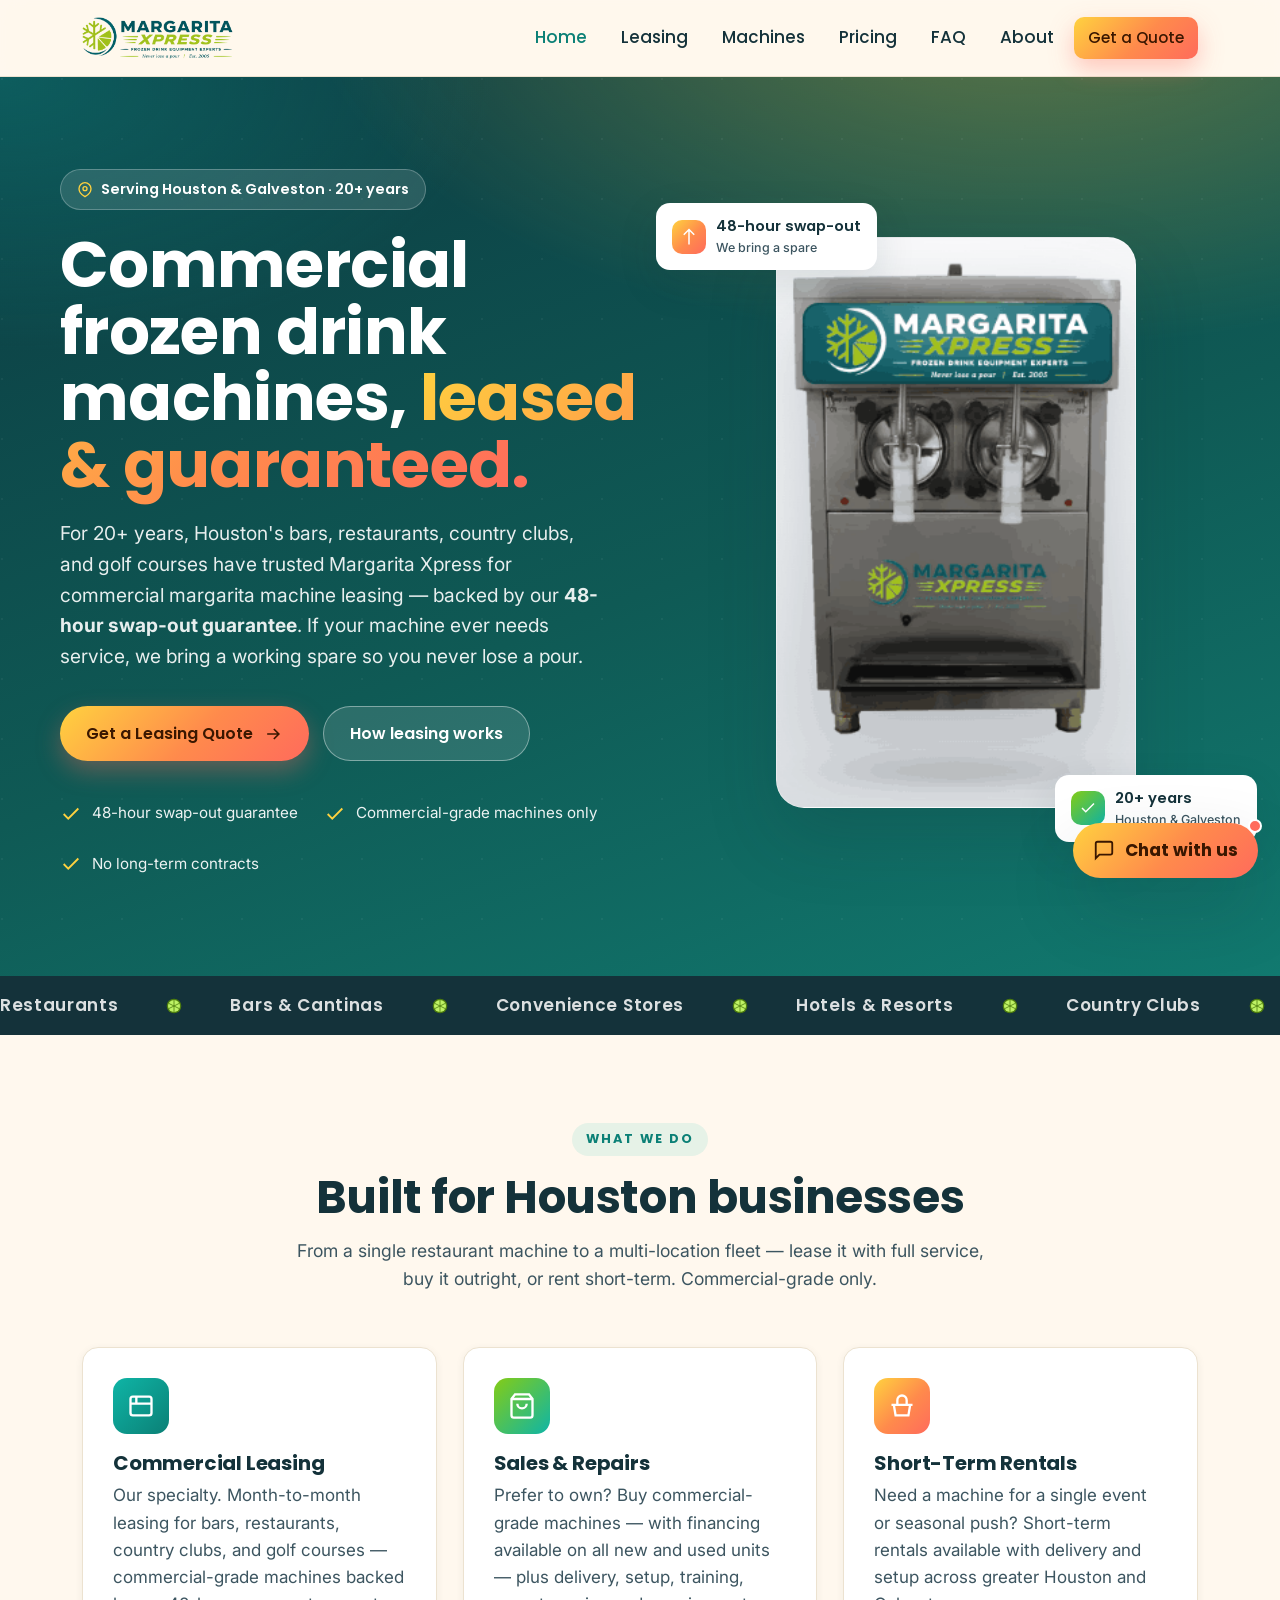
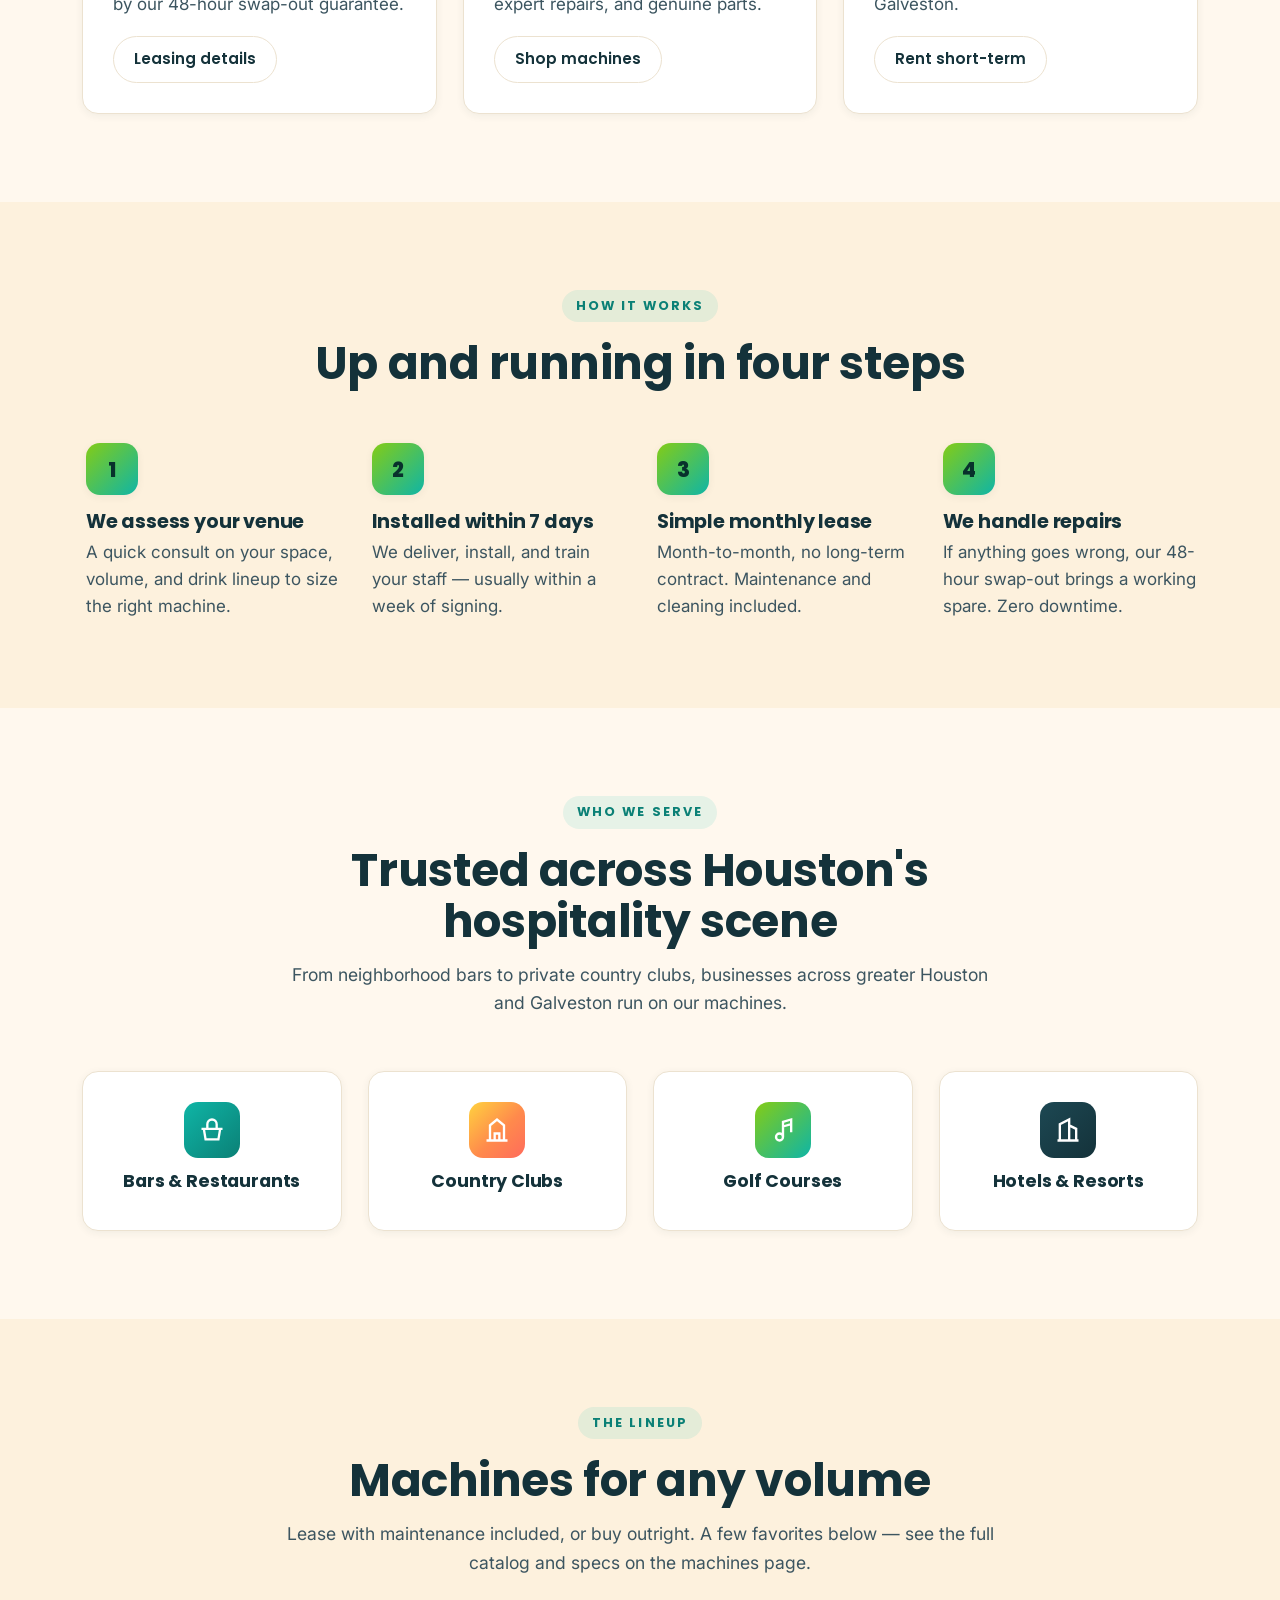
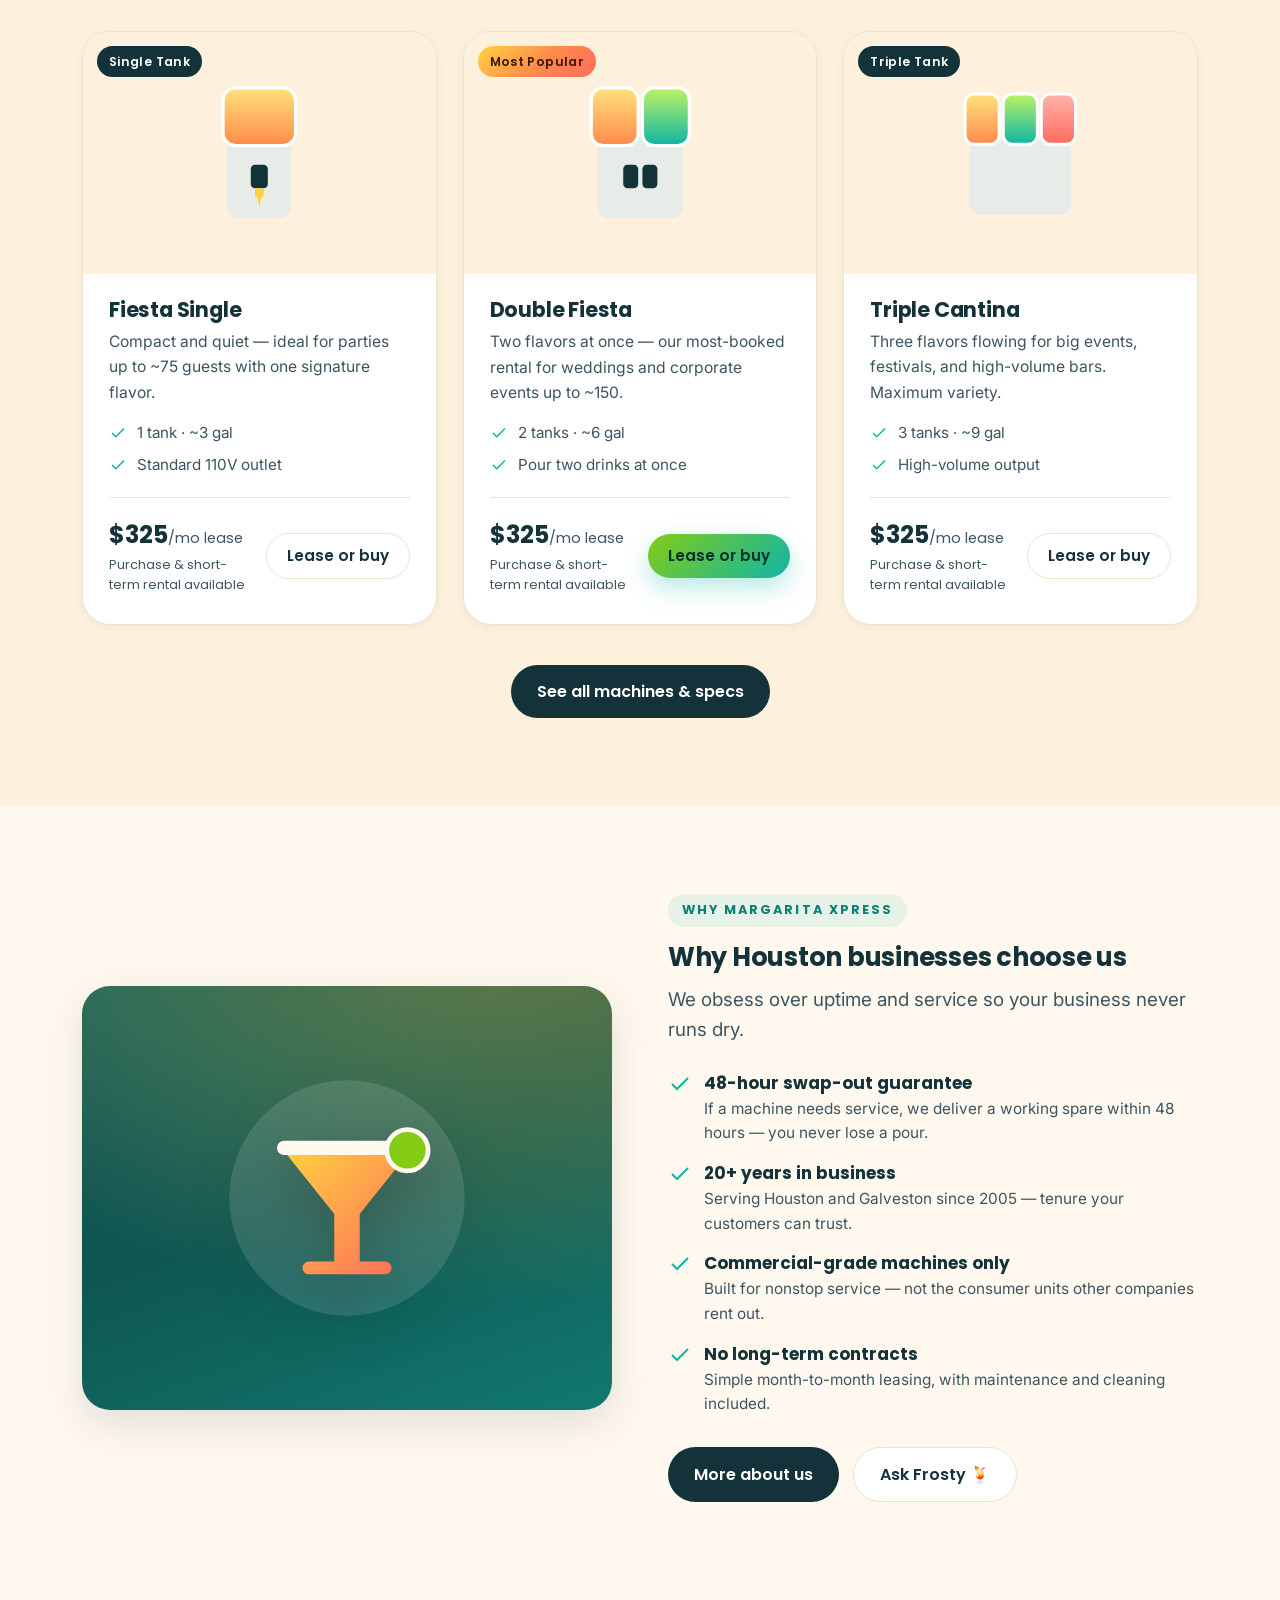
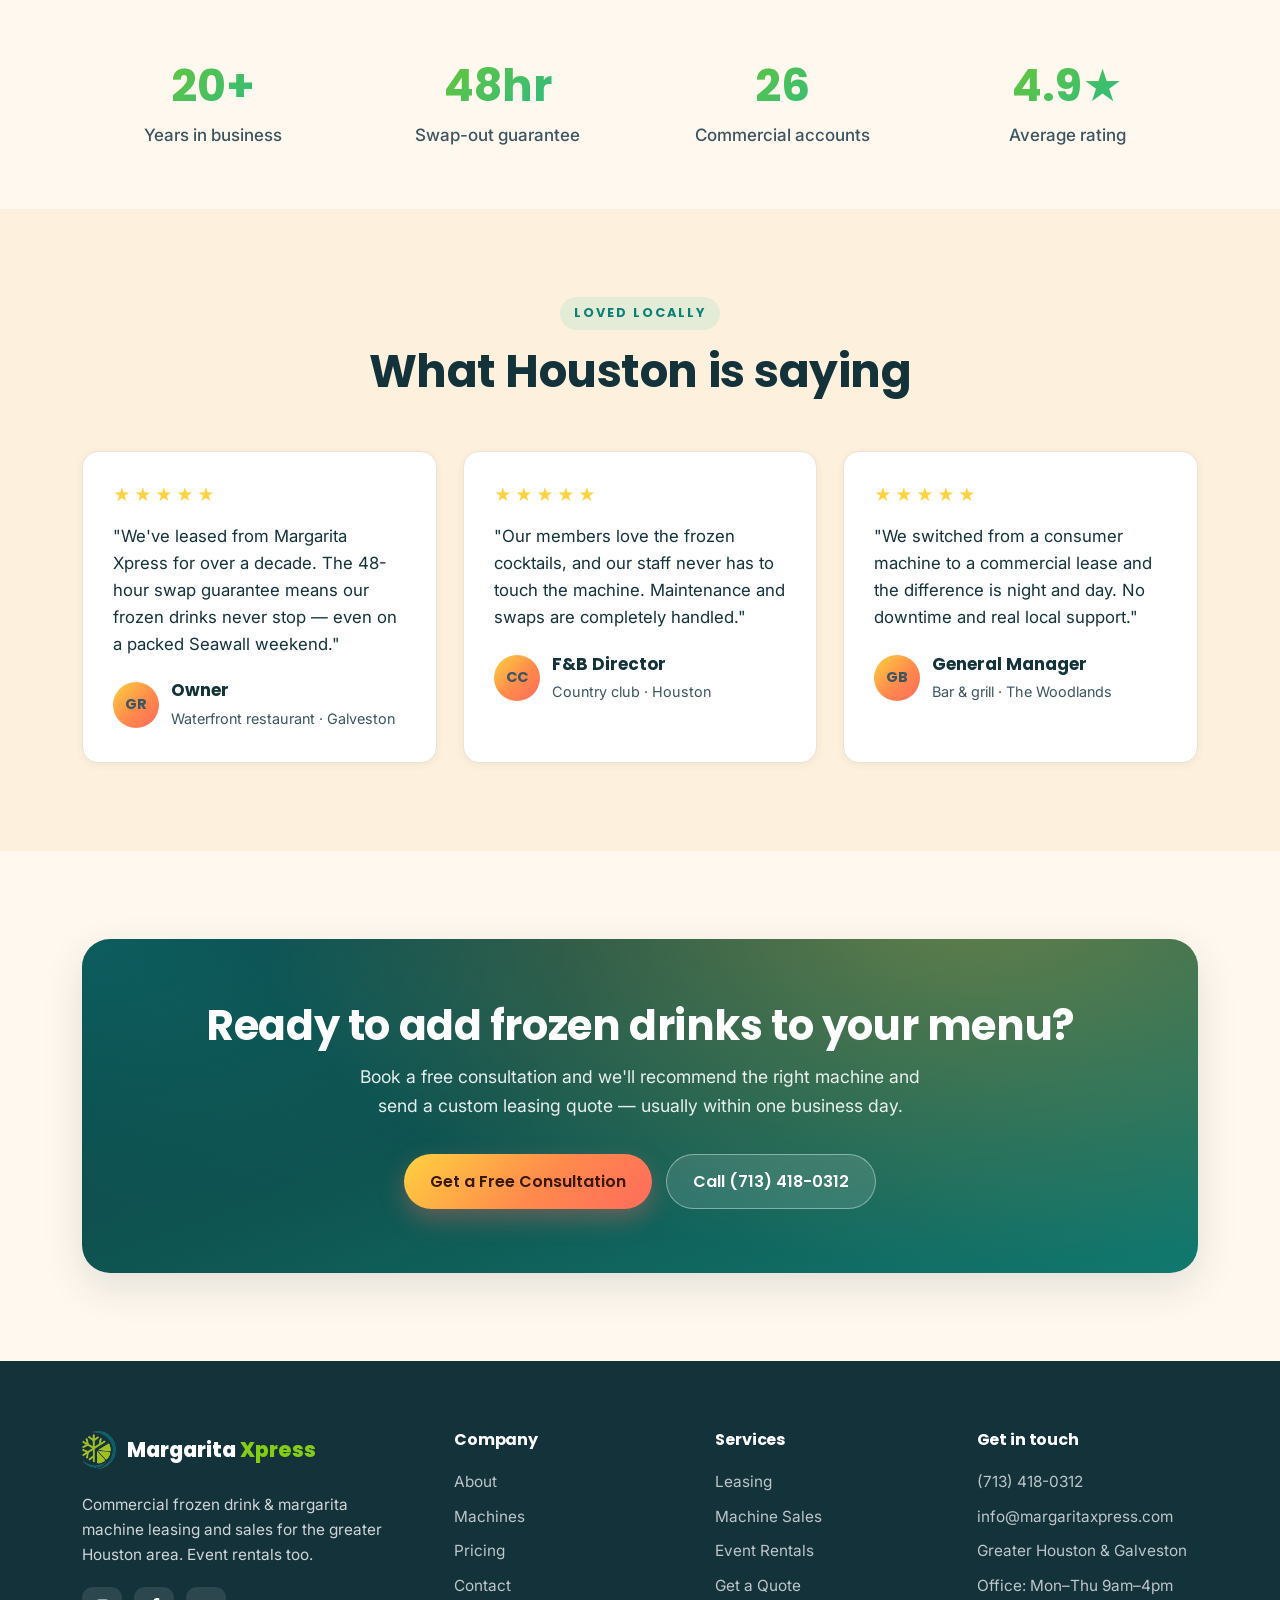
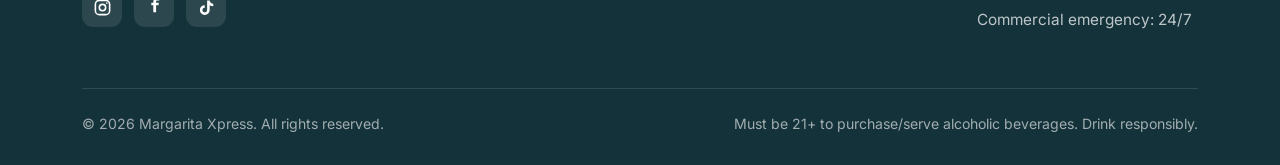
==== commit 88f2bab6: "Use uploaded brand assets: full logo in header, mark in footer + favicon - Header: real Margarita Xp" ====
--- a/index.html
+++ b/index.html
@@ -6,7 +6,7 @@
   <title>Margarita Xpress | Commercial Frozen Drink Machine Leasing & Sales — Houston, TX</title>
   <meta name="description" content="Commercial frozen drink & margarita machine leasing and sales for Houston bars, restaurants, hotels, and venues. Flexible leases with maintenance included, or buy outright. Event rentals too." />
   <meta name="theme-color" content="#0c3b42" />
-  <link rel="icon" href="assets/favicon.svg" type="image/svg+xml" />
+  <link rel="icon" type="image/png" href="assets/favicon.png" />
   <meta property="og:title" content="Margarita Xpress | Commercial Frozen Drink Machine Leasing & Sales — Houston" />
   <meta property="og:description" content="Lease or buy commercial frozen drink machines for your Houston business. Maintenance included. Event rentals available too." />
   <meta property="og:type" content="website" />
@@ -38,8 +38,7 @@
   <header class="site-header" id="top">
     <div class="container nav-bar">
       <a class="brand" href="index.html" aria-label="Margarita Xpress home">
-        <img src="assets/logo.svg" alt="" width="38" height="38" />
-        <span class="brand-name">Margarita <span>Xpress</span></span>
+        <img class="brand-logo" src="assets/logo-full.png" alt="Margarita Xpress" width="1025" height="285" />
       </a>
       <button class="nav-toggle" aria-label="Toggle menu" aria-expanded="false"><span></span></button>
       <nav class="nav" id="nav">
@@ -301,7 +300,7 @@
     <div class="container">
       <div class="footer-grid">
         <div class="footer-about">
-          <a class="brand" href="index.html"><img src="assets/logo.svg" alt="" width="36" height="36" /><span class="brand-name">Margarita <span>Xpress</span></span></a>
+          <a class="brand" href="index.html"><img class="brand-mark" src="assets/mark.png" alt="" width="38" height="43" /><span class="brand-name">Margarita <span>Xpress</span></span></a>
           <p>Commercial frozen drink &amp; margarita machine leasing and sales for the greater Houston area. Event rentals too.</p>
           <div class="socials">
             <a href="#" aria-label="Instagram"><svg viewBox="0 0 24 24" fill="none" stroke="currentColor" stroke-width="2"><rect x="3" y="3" width="18" height="18" rx="5"/><circle cx="12" cy="12" r="4"/><circle cx="17.5" cy="6.5" r="1" fill="currentColor" stroke="none"/></svg></a>
--- a/css/styles.css
+++ b/css/styles.css
@@ -112,6 +112,8 @@
 .nav-bar { display: flex; align-items: center; justify-content: space-between; height: 76px; }
 .brand { display: inline-flex; align-items: center; gap: 11px; font-family: var(--font-display); font-weight: 800; font-size: 1.28rem; color: var(--ink); }
 .brand svg { width: 38px; height: 38px; }
+.brand-logo { height: 42px; width: auto; display: block; }
+.brand-mark { height: 38px; width: auto; display: block; }
 .brand-name span { color: var(--lime-deep); }
 .nav { display: flex; align-items: center; gap: 6px; }
 .nav a { font-family: var(--font-display); font-weight: 500; color: var(--ink); padding: 9px 14px; border-radius: 10px; transition: background .15s, color .15s; }
@@ -167,8 +169,8 @@
 }
 .float-chip small { display: block; font-weight: 500; color: var(--muted); font-size: .78rem; font-family: var(--font-body); }
 .float-chip .dot { width: 34px; height: 34px; border-radius: 10px; display: grid; place-items: center; color: #fff; }
-.chip-1 { top: 8%; left: -6%; }
-.chip-2 { bottom: 12%; right: -8%; }
+.chip-1 { top: -6%; left: -7%; }
+.chip-2 { bottom: -6%; right: -7%; }
 .chip-1 .dot { background: var(--grad-sun); }
 .chip-2 .dot { background: var(--grad-lime); }
 
@@ -407,6 +409,7 @@
   .cta-band { padding: 48px 26px; }
   .chip-1 { left: 0; }
   .chip-2 { right: 0; }
+  .brand-logo { height: 34px; }
 }
 @media (prefers-reduced-motion: reduce) {
   *, *::before, *::after { animation-duration: .001ms !important; transition-duration: .001ms !important; scroll-behavior: auto; }
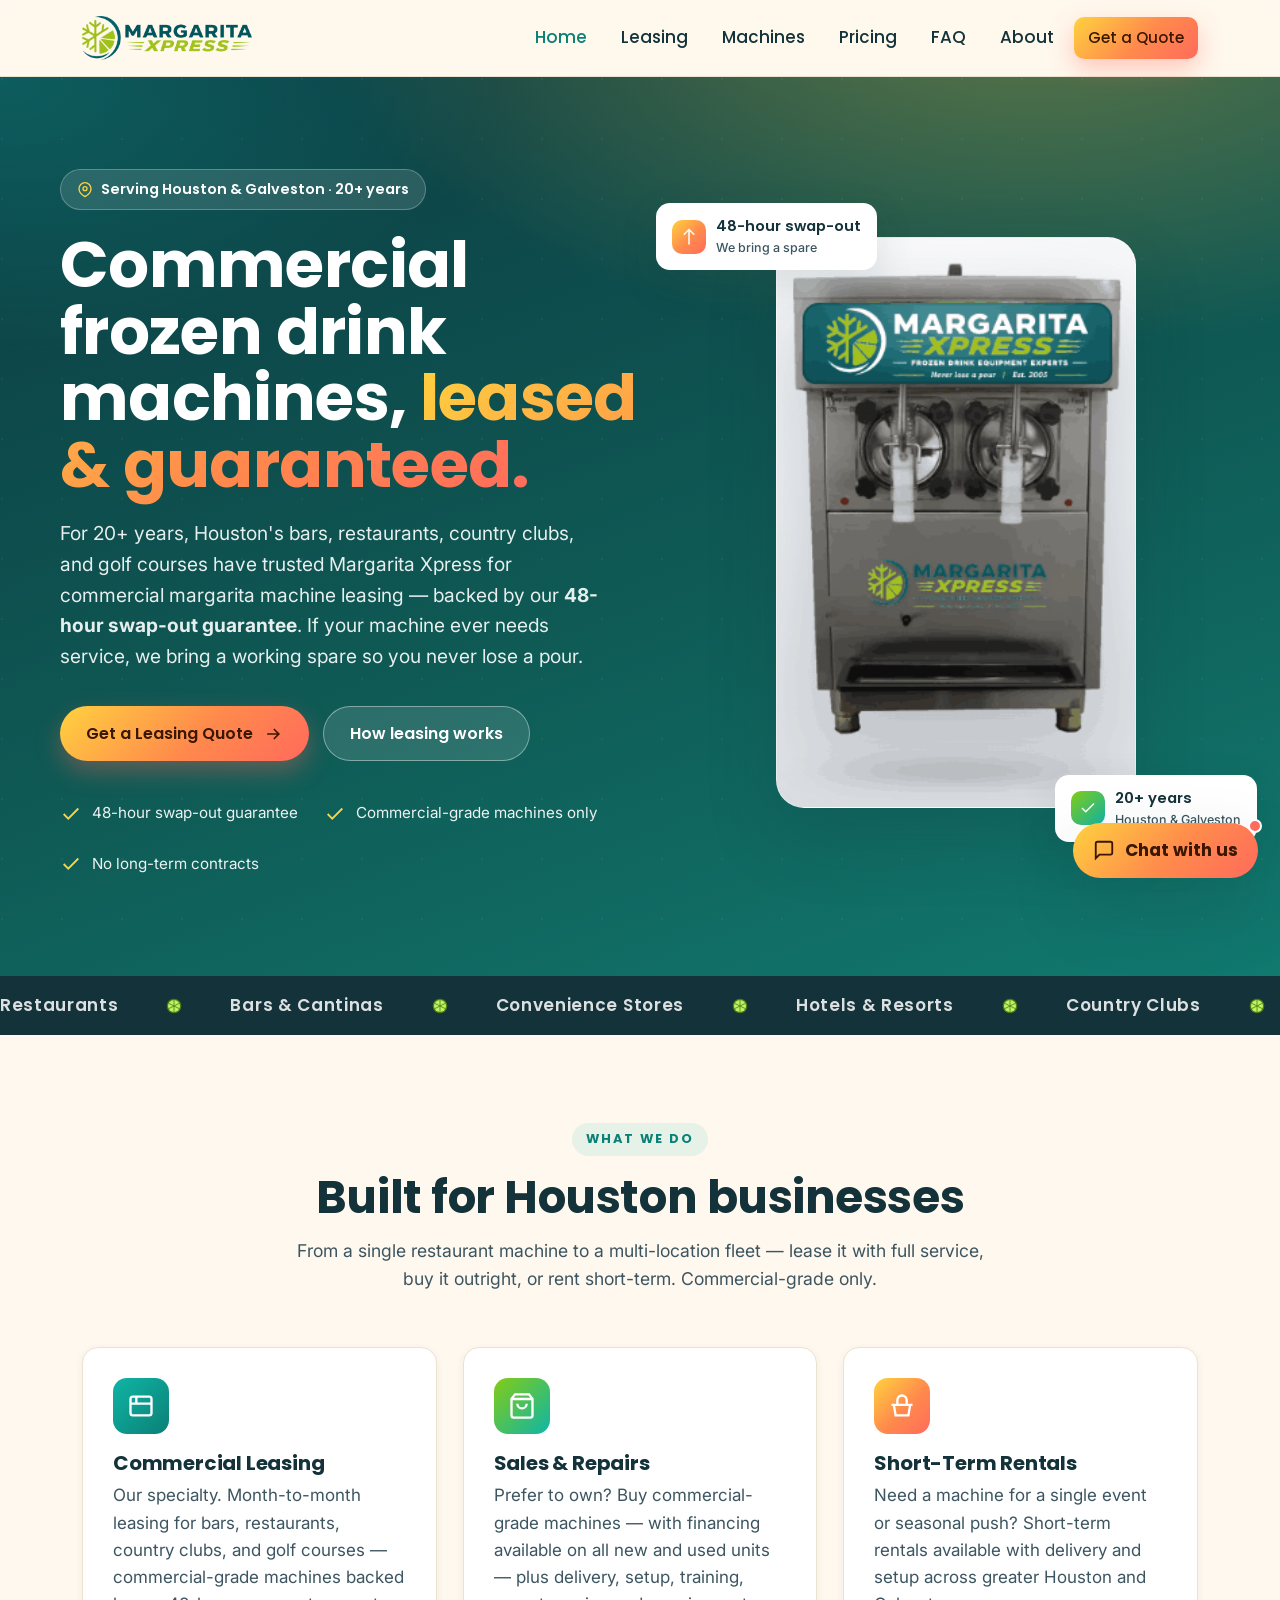
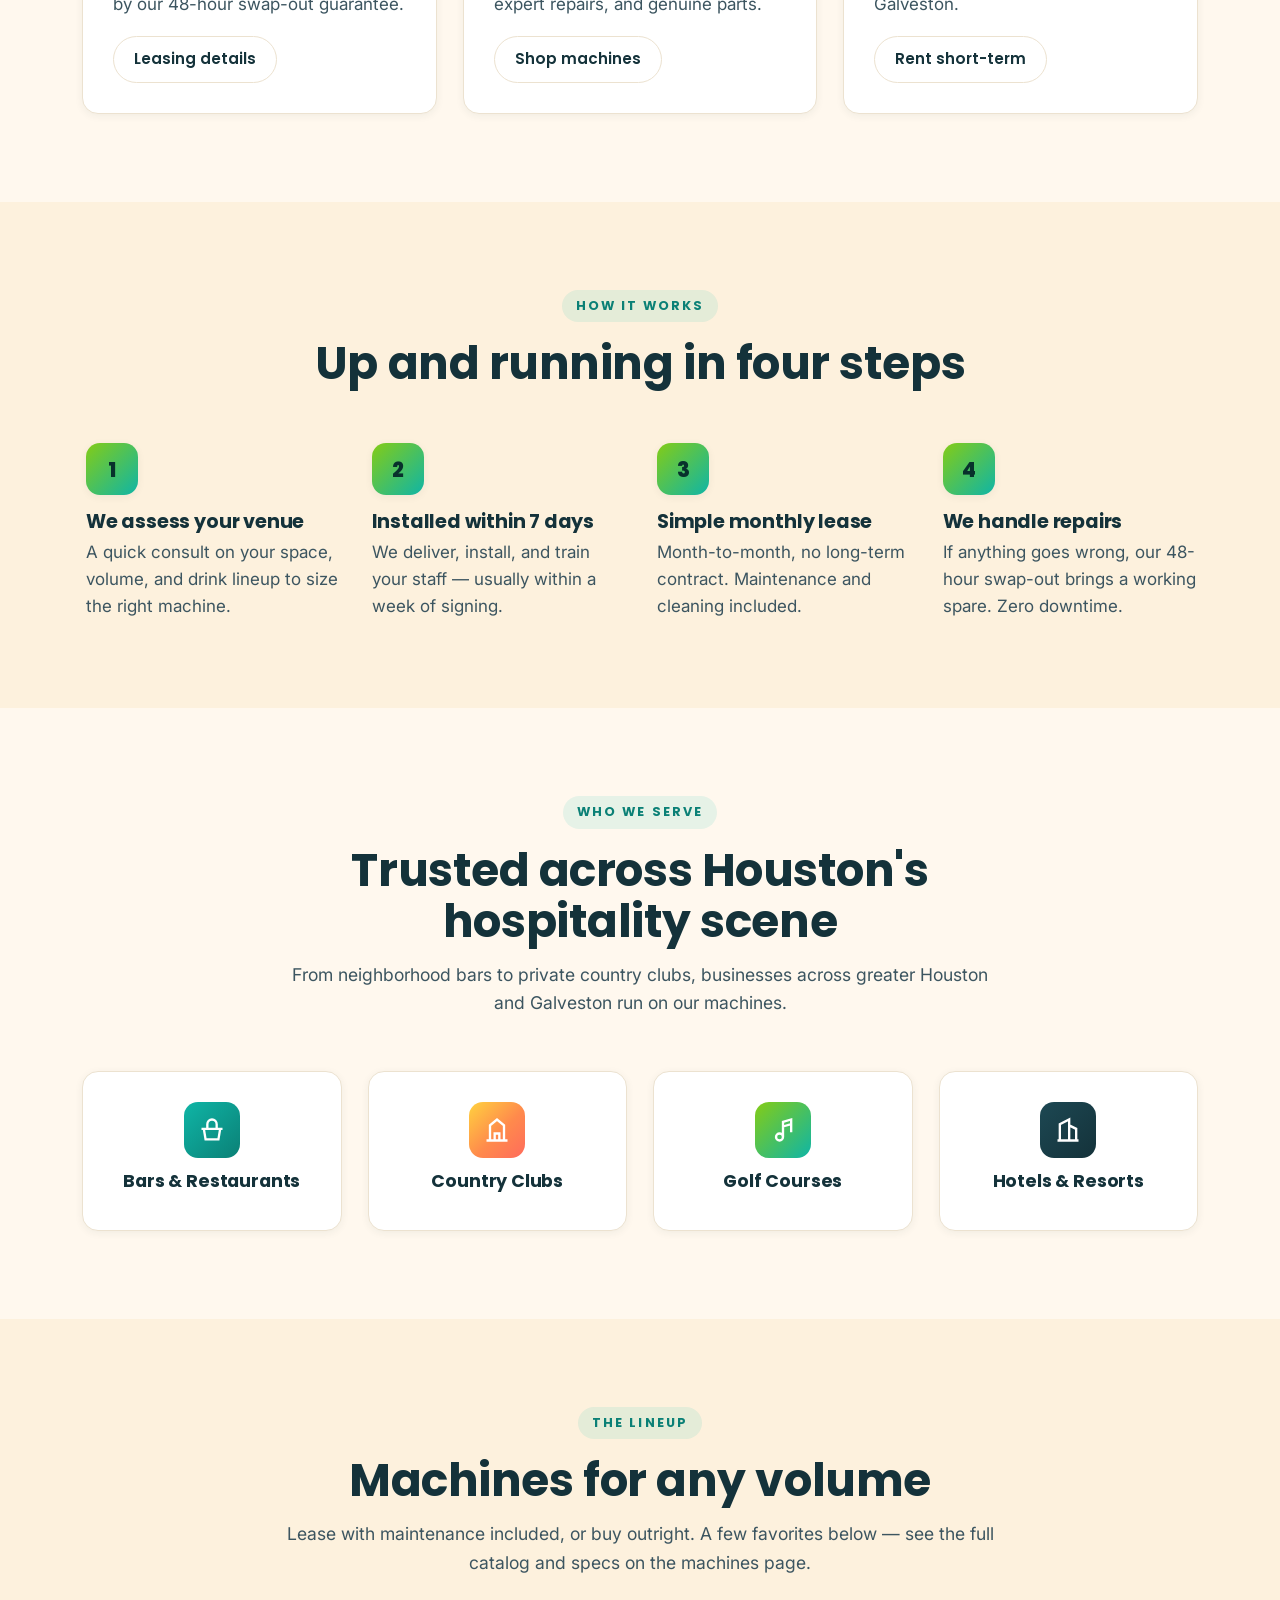
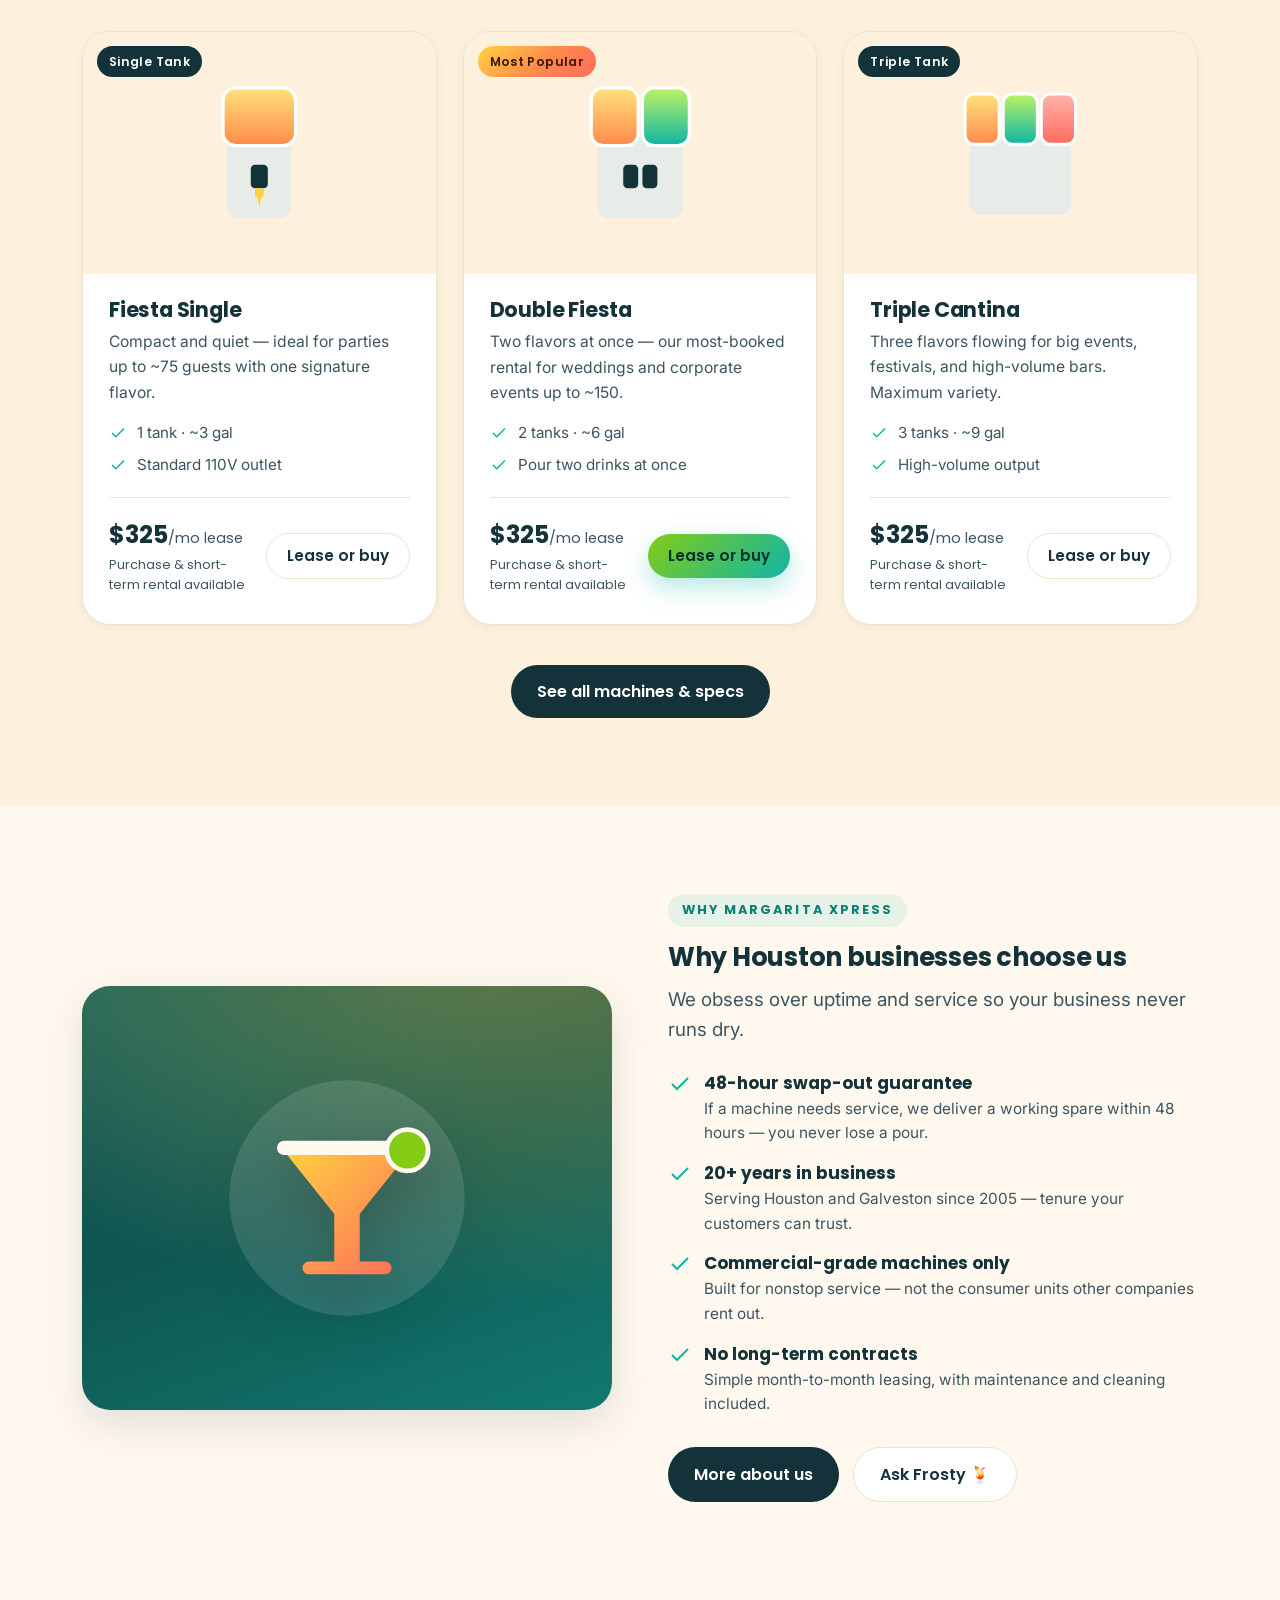
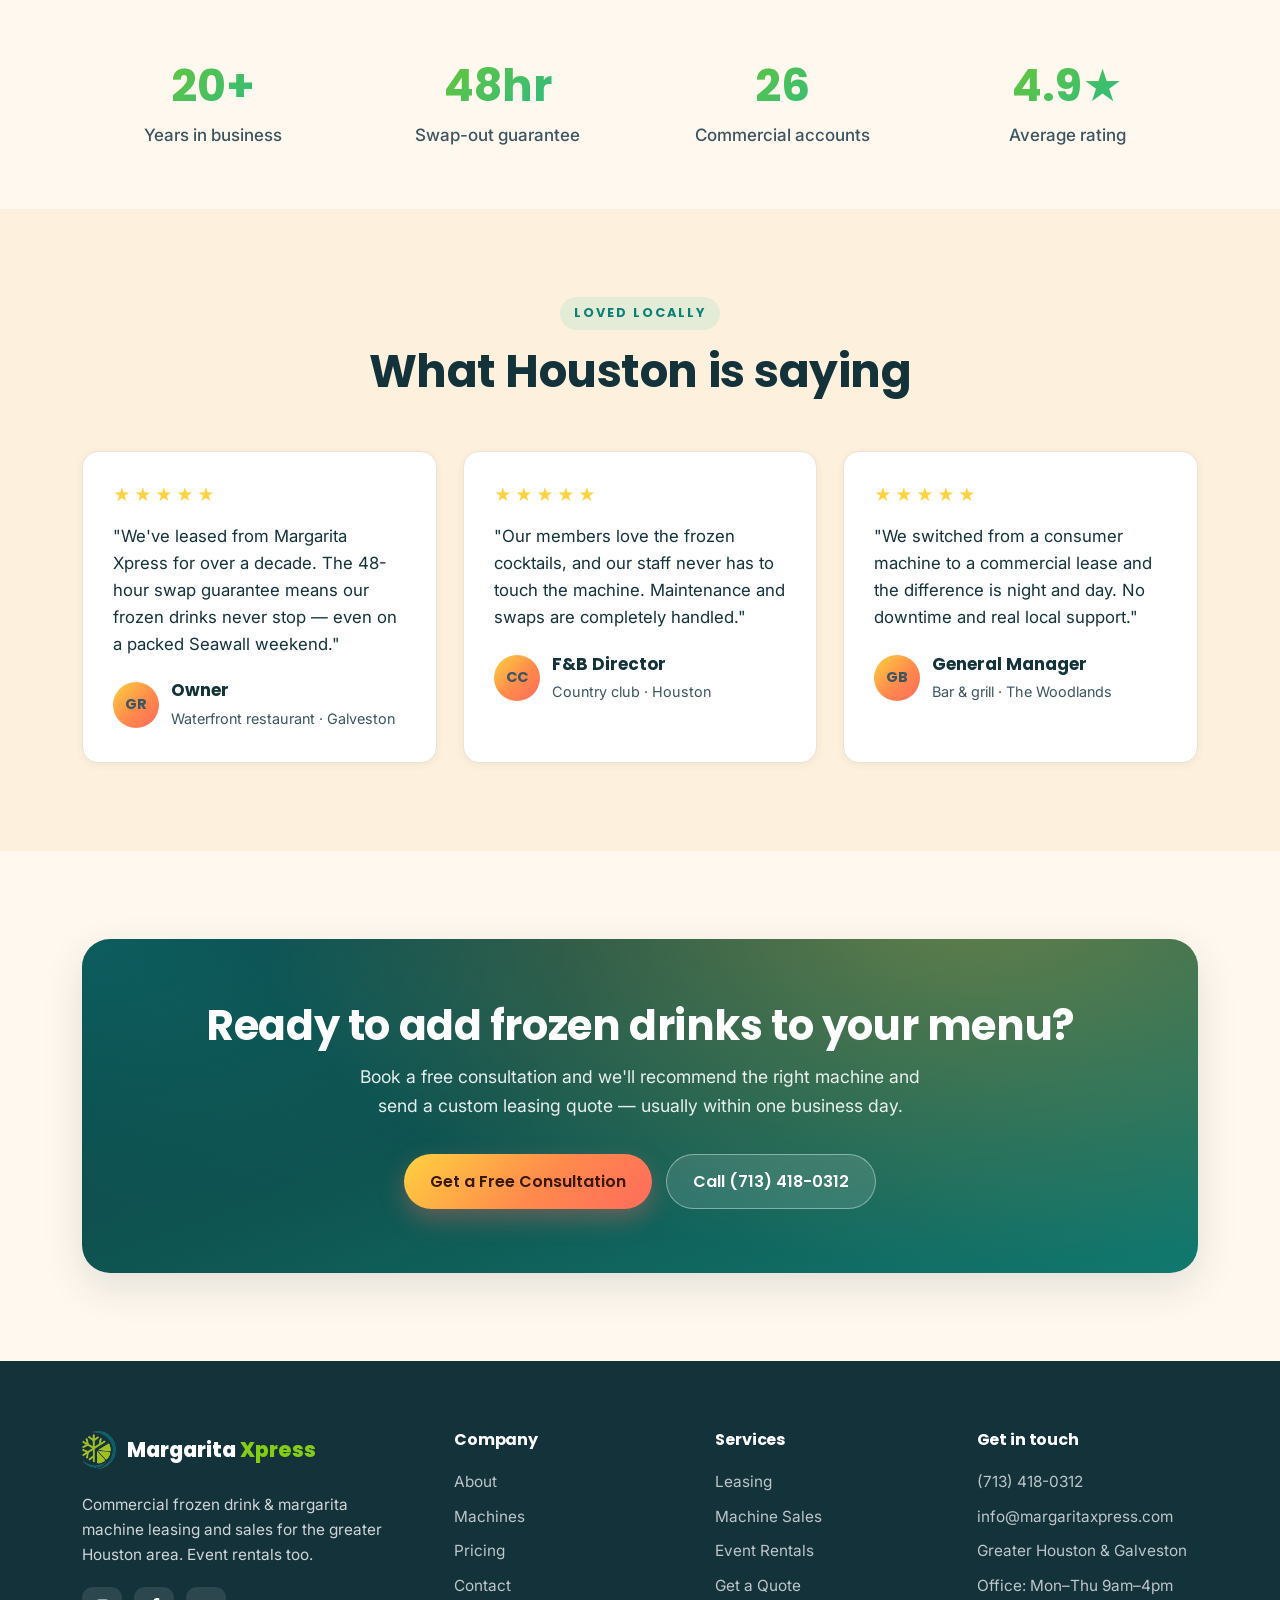
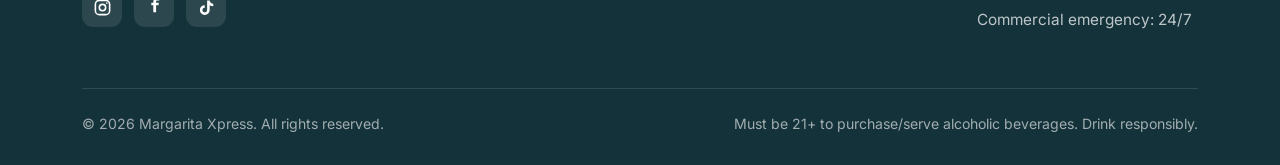
==== commit e59145c1: "Header logo: use emblem + wordmark lockup (drop tagline) for legibility The full lockup's tagline li" ====
--- a/index.html
+++ b/index.html
@@ -38,7 +38,7 @@
   <header class="site-header" id="top">
     <div class="container nav-bar">
       <a class="brand" href="index.html" aria-label="Margarita Xpress home">
-        <img class="brand-logo" src="assets/logo-full.png" alt="Margarita Xpress" width="1025" height="285" />
+        <img class="brand-logo" src="assets/logo-header.png" alt="Margarita Xpress" width="1079" height="280" />
       </a>
       <button class="nav-toggle" aria-label="Toggle menu" aria-expanded="false"><span></span></button>
       <nav class="nav" id="nav">
--- a/css/styles.css
+++ b/css/styles.css
@@ -112,7 +112,7 @@
 .nav-bar { display: flex; align-items: center; justify-content: space-between; height: 76px; }
 .brand { display: inline-flex; align-items: center; gap: 11px; font-family: var(--font-display); font-weight: 800; font-size: 1.28rem; color: var(--ink); }
 .brand svg { width: 38px; height: 38px; }
-.brand-logo { height: 42px; width: auto; display: block; }
+.brand-logo { height: 44px; width: auto; display: block; }
 .brand-mark { height: 38px; width: auto; display: block; }
 .brand-name span { color: var(--lime-deep); }
 .nav { display: flex; align-items: center; gap: 6px; }
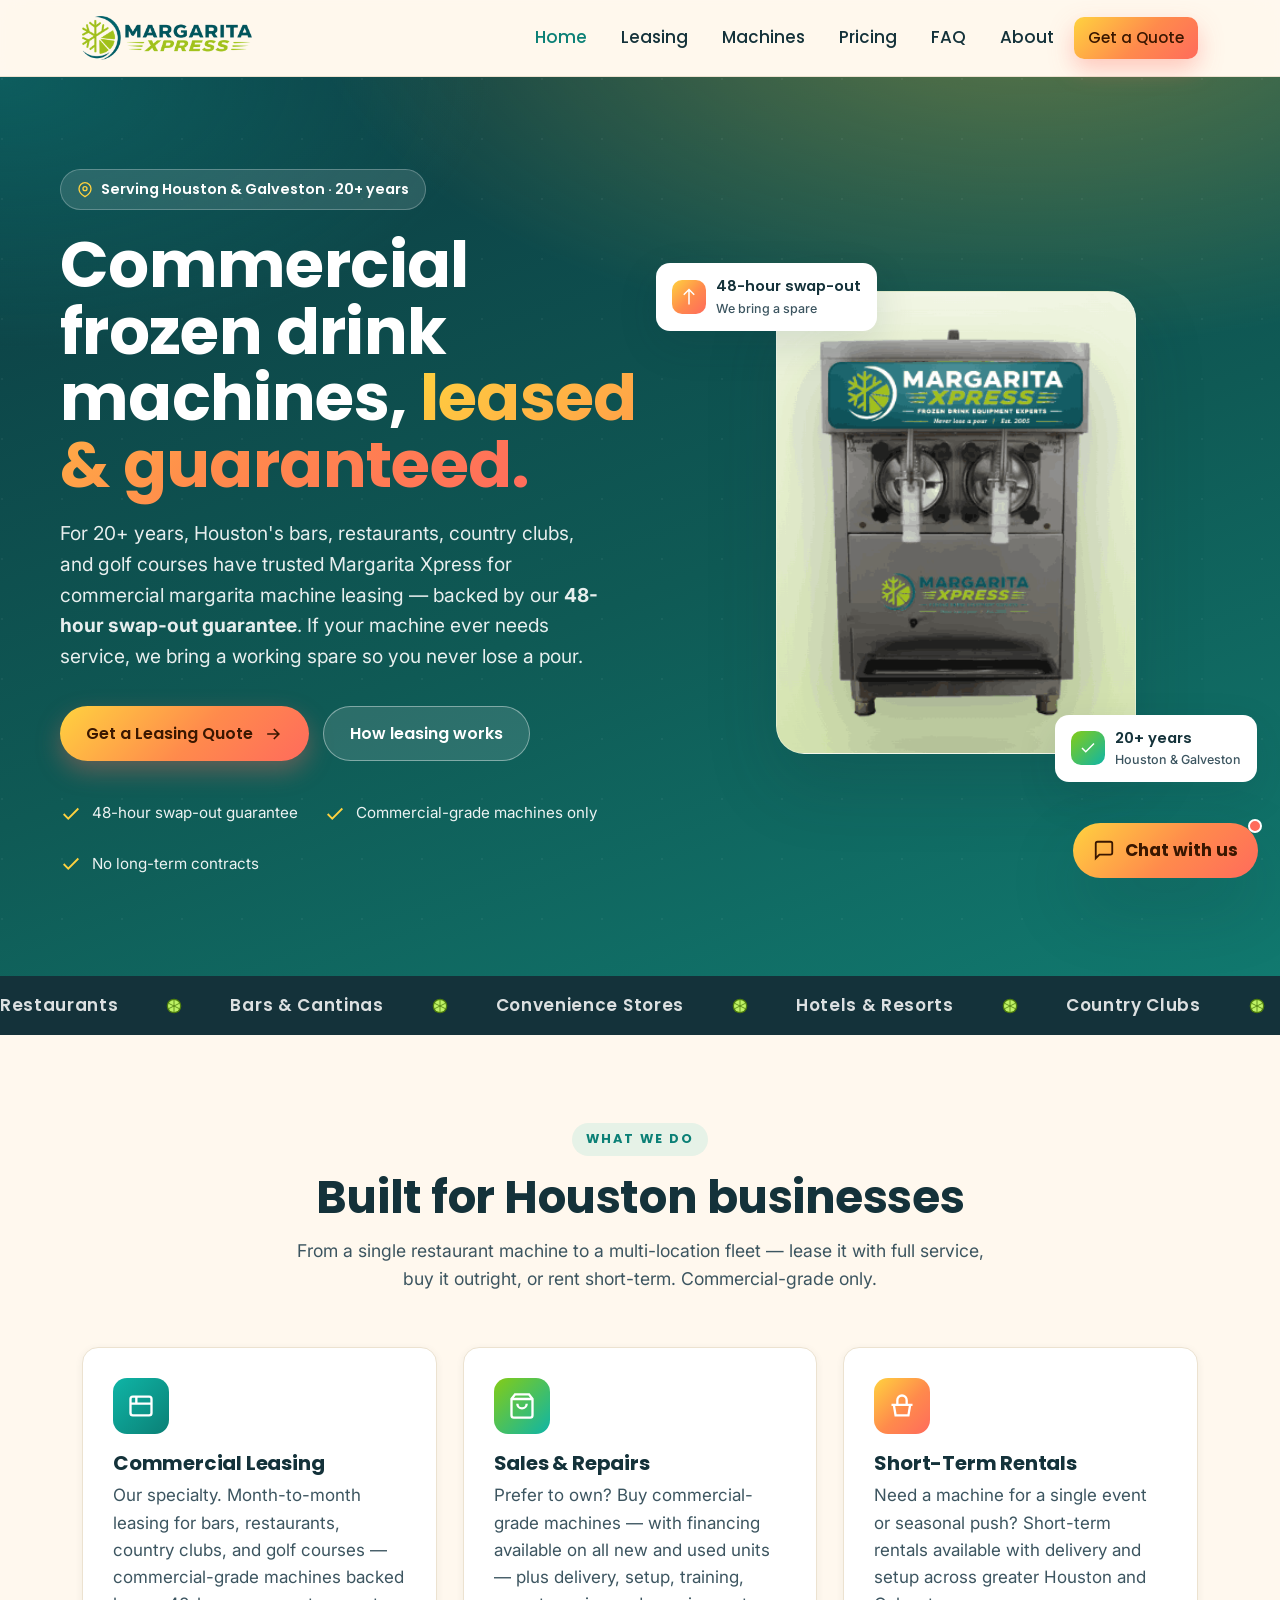
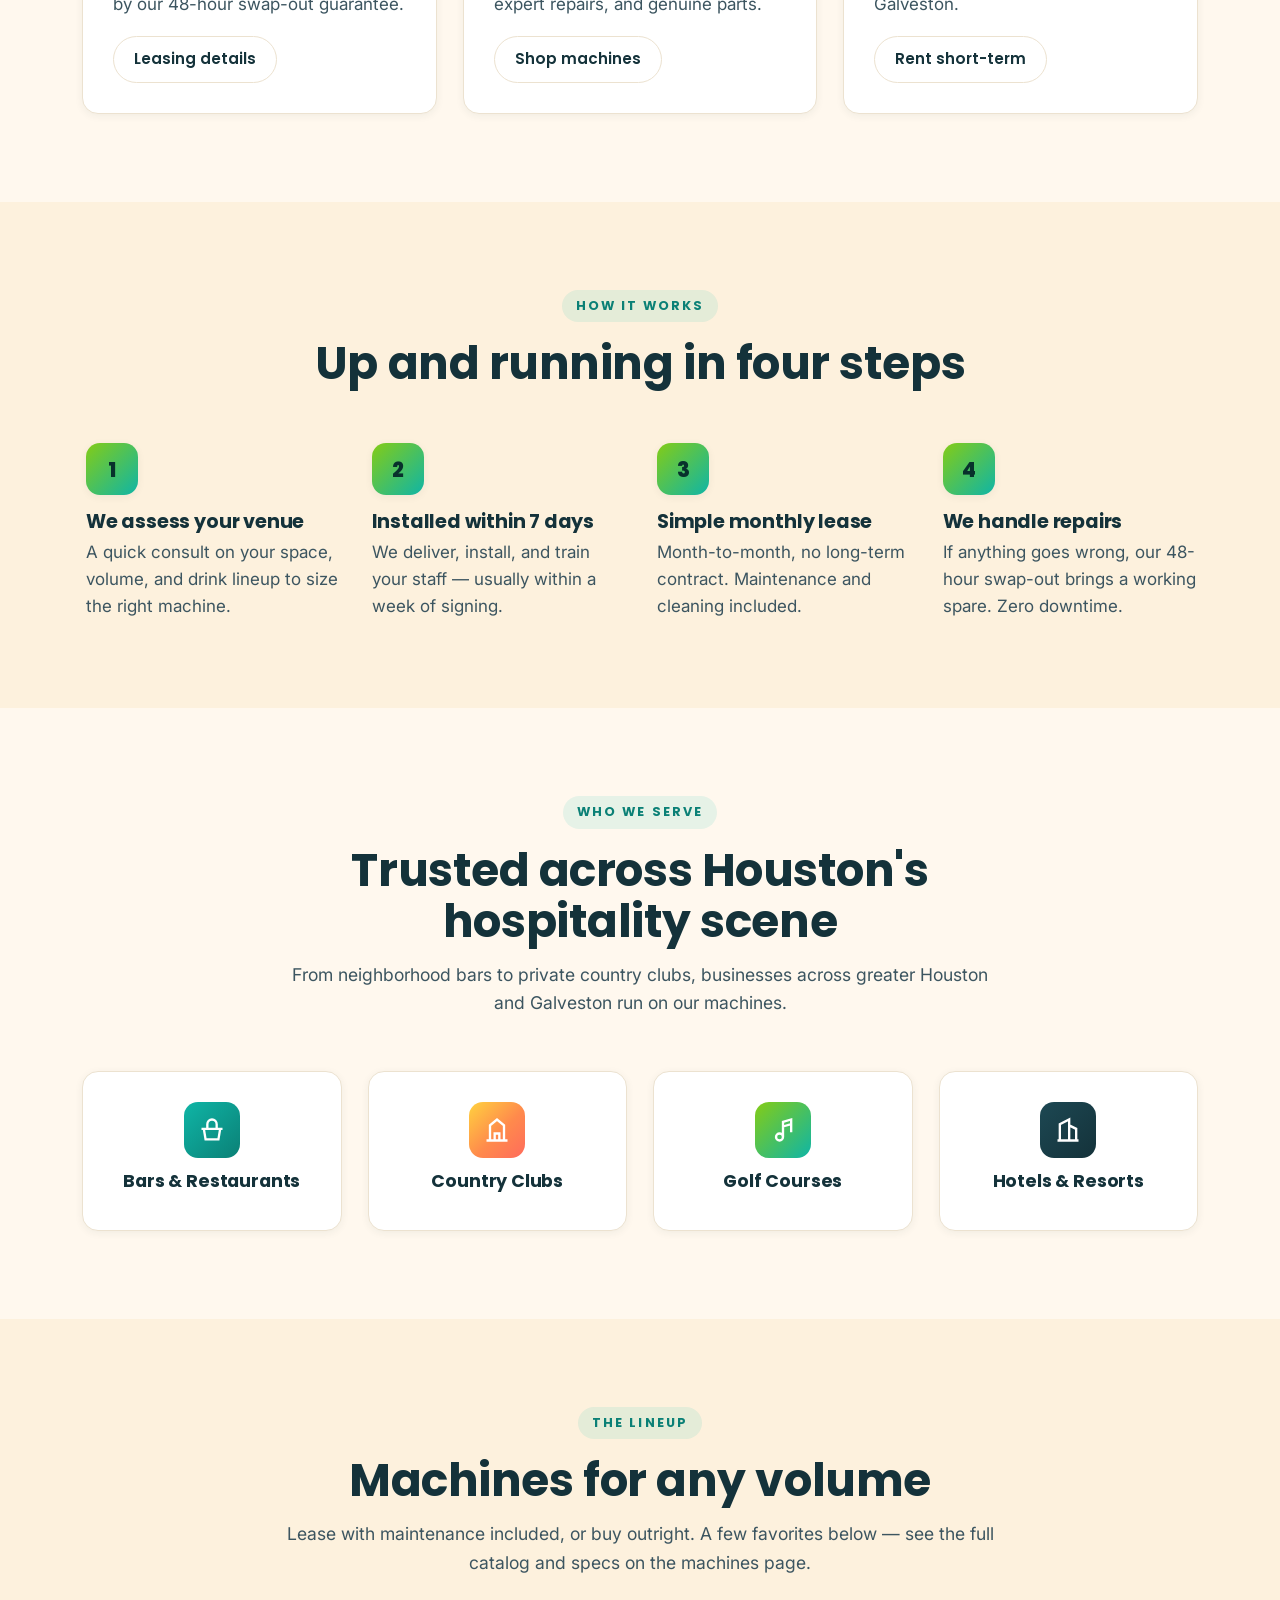
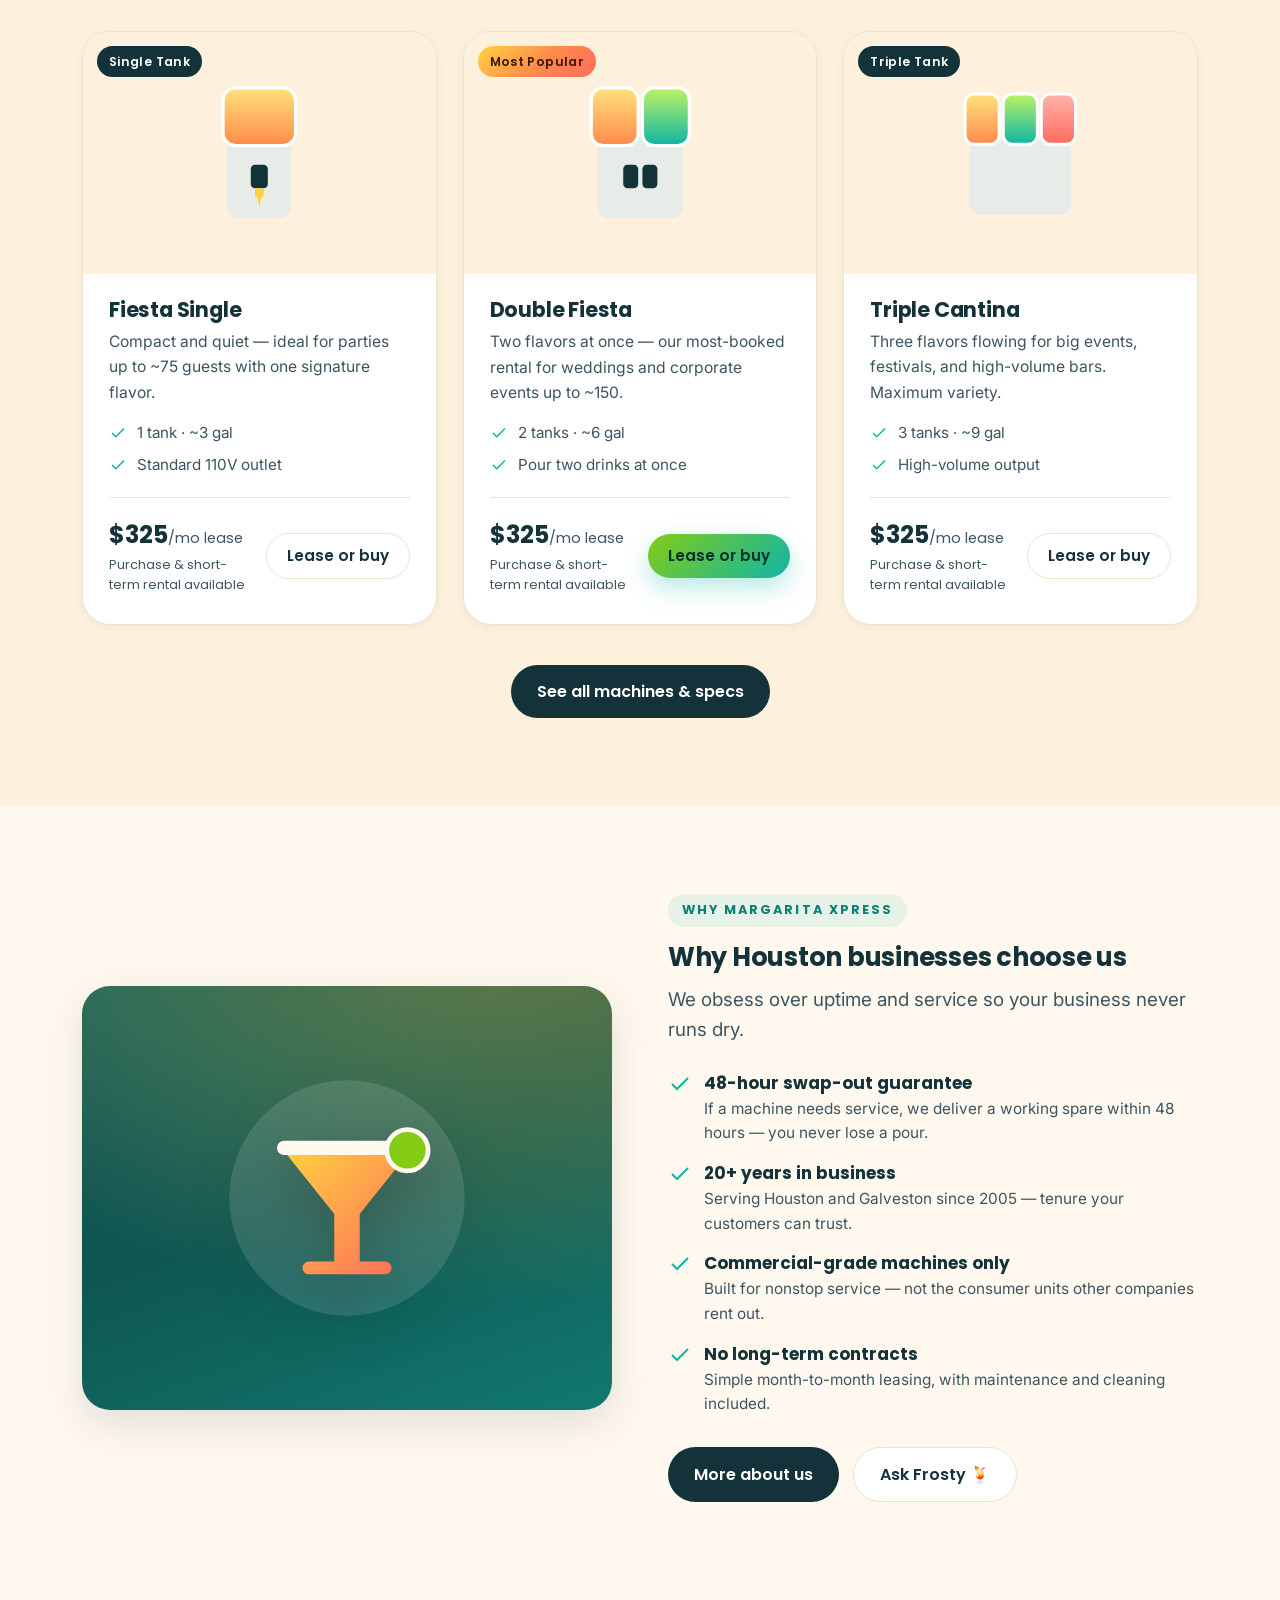
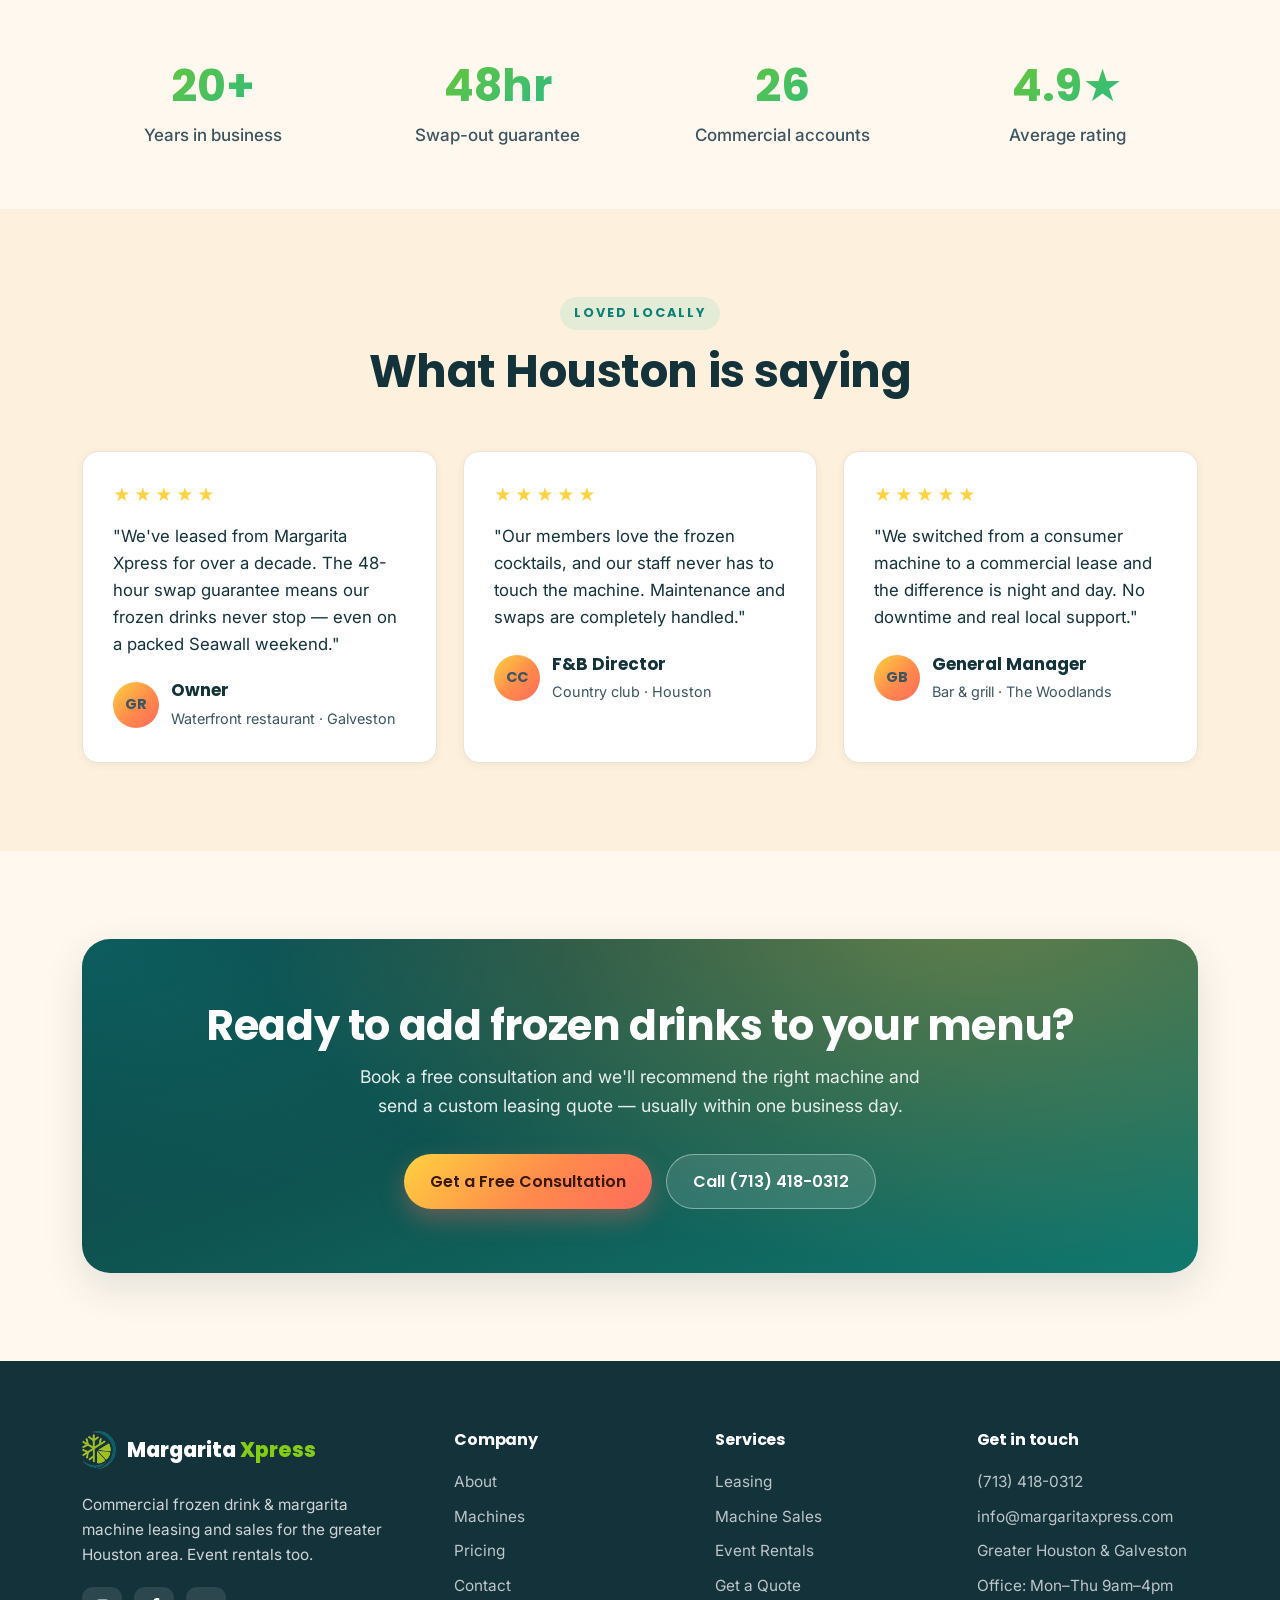
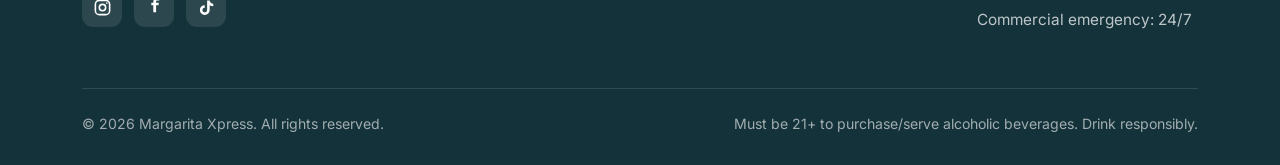
==== commit 3837376d: "Hero: use lime-background machine photo; match card to lime backdrop" ====
--- a/index.html
+++ b/index.html
@@ -77,7 +77,7 @@
       </div>
       <div class="hero-art">
         <div class="machine-card">
-          <img src="assets/machine-hero.png" alt="Margarita Xpress commercial double-barrel frozen drink machine" width="265" height="421" />
+          <img src="assets/machine-hero-lime.png" alt="Margarita Xpress commercial double-barrel frozen drink machine" width="322" height="415" />
         </div>
         <div class="float-chip chip-1">
           <span class="dot"><svg viewBox="0 0 24 24" width="18" height="18" fill="none" stroke="currentColor" stroke-width="2"><path d="M12 2v20M5 9l7-7 7 7"/></svg></span>
--- a/css/styles.css
+++ b/css/styles.css
@@ -157,7 +157,7 @@
 .hero-art { position: relative; display: grid; place-items: center; }
 .machine-card {
   position: relative; width: min(100%, 360px);
-  background: linear-gradient(180deg, #f7f7f9, #dbdee2);
+  background: linear-gradient(180deg, #eef4e0, #d4e3b0);
   border: 1px solid rgba(255, 255, 255, .35); border-radius: var(--radius-lg);
   box-shadow: var(--shadow-lg); overflow: hidden;
 }
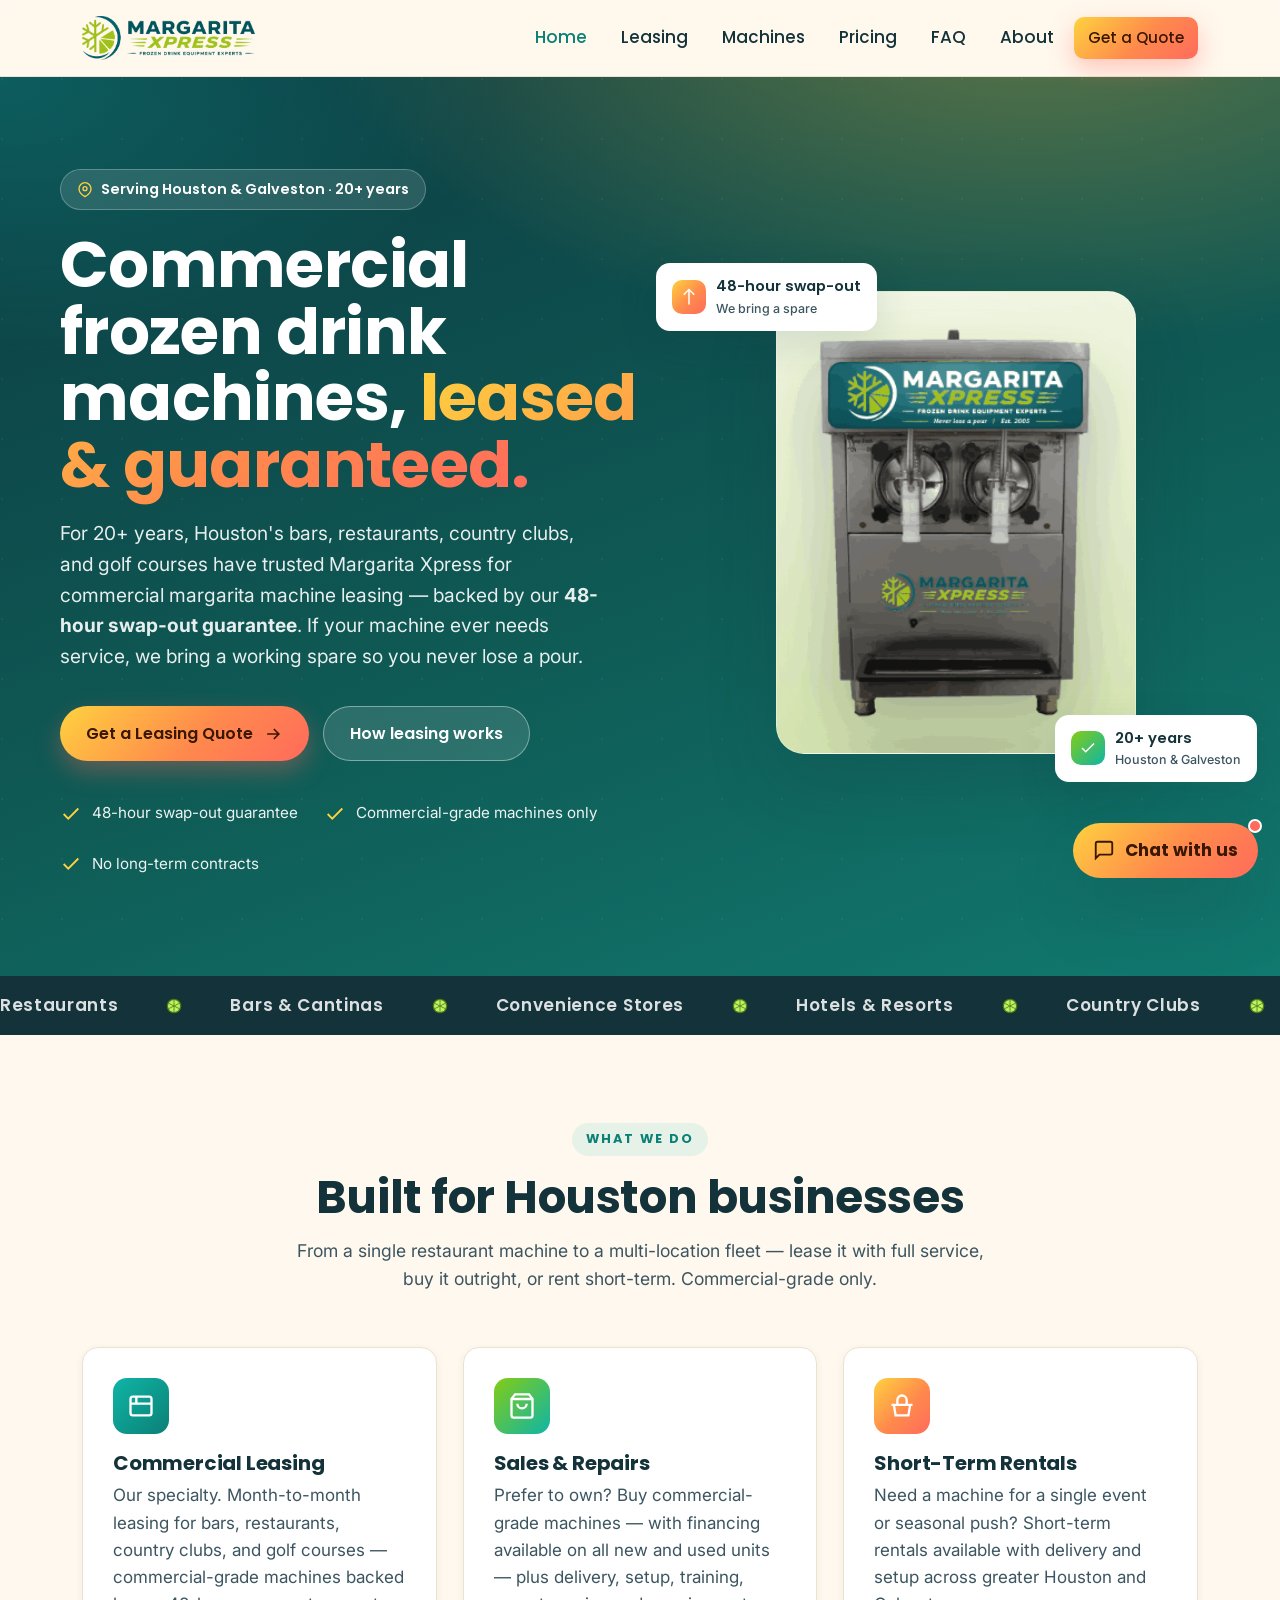
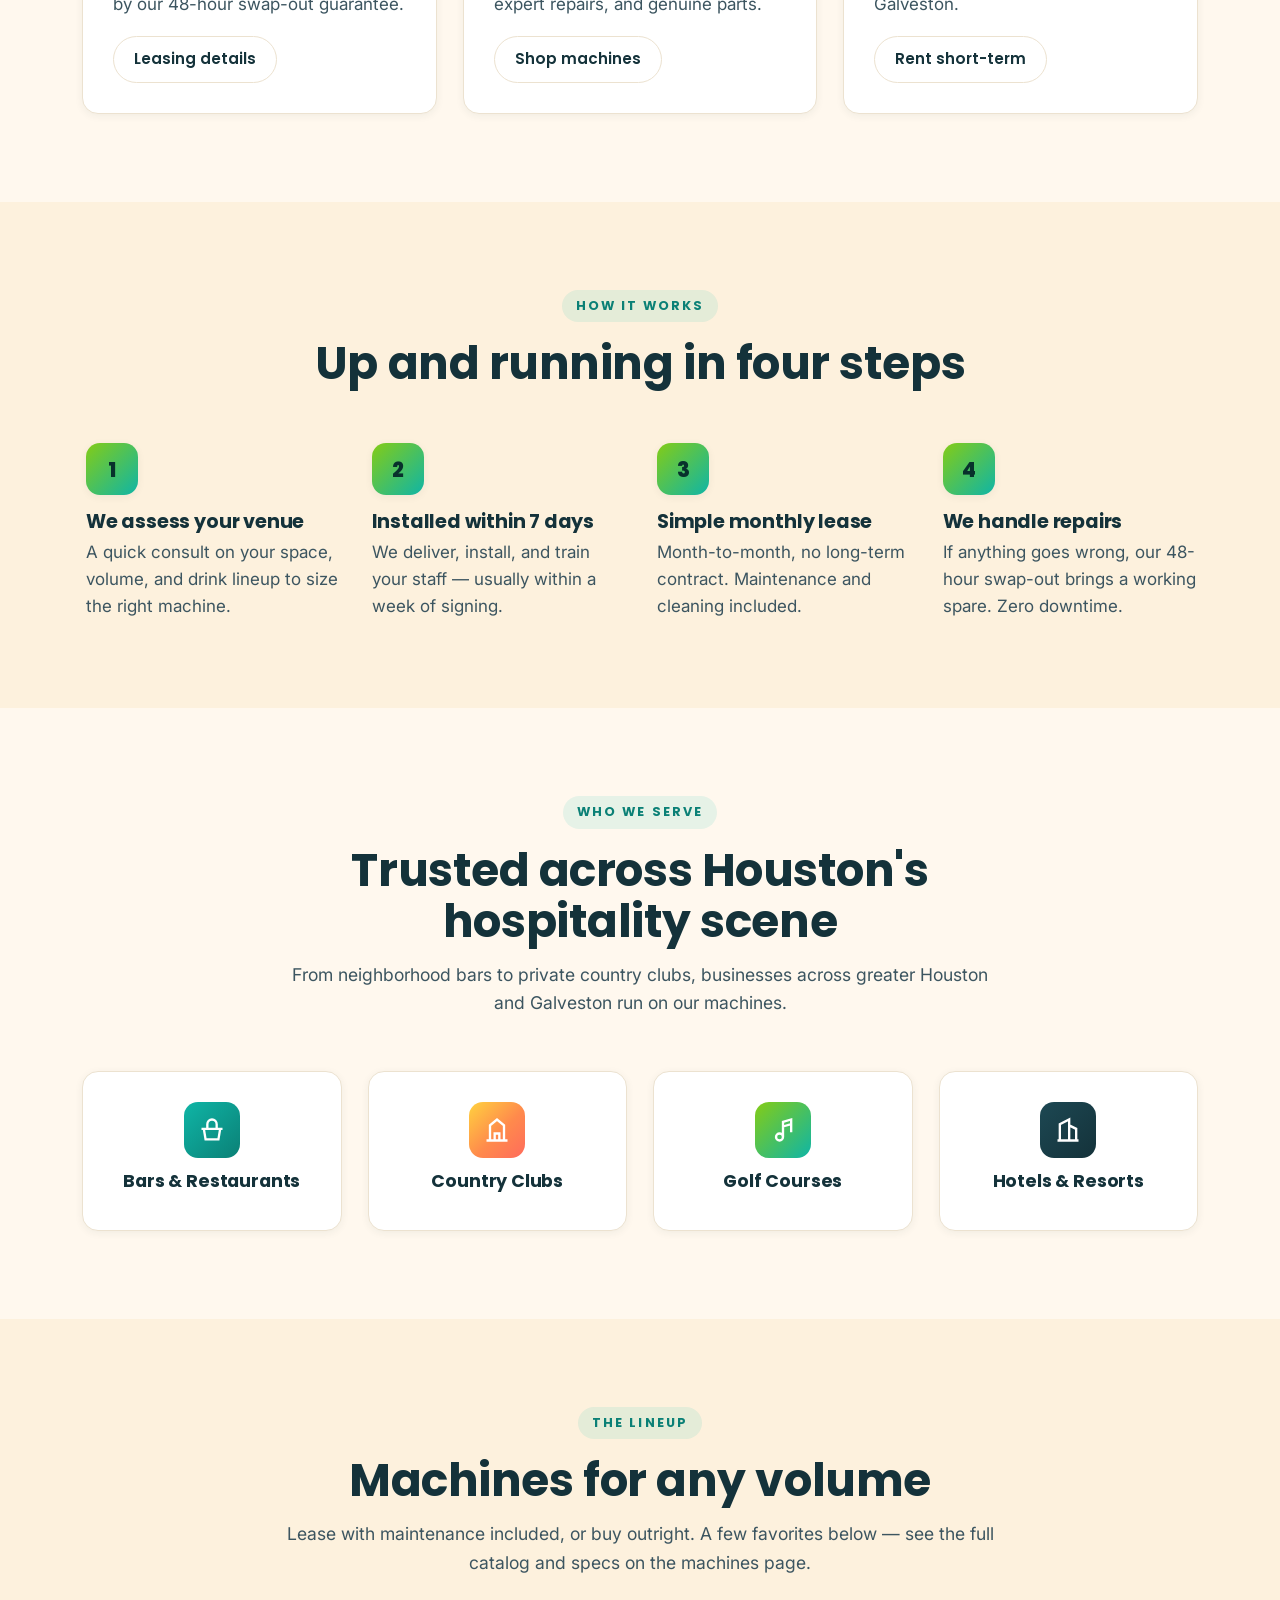
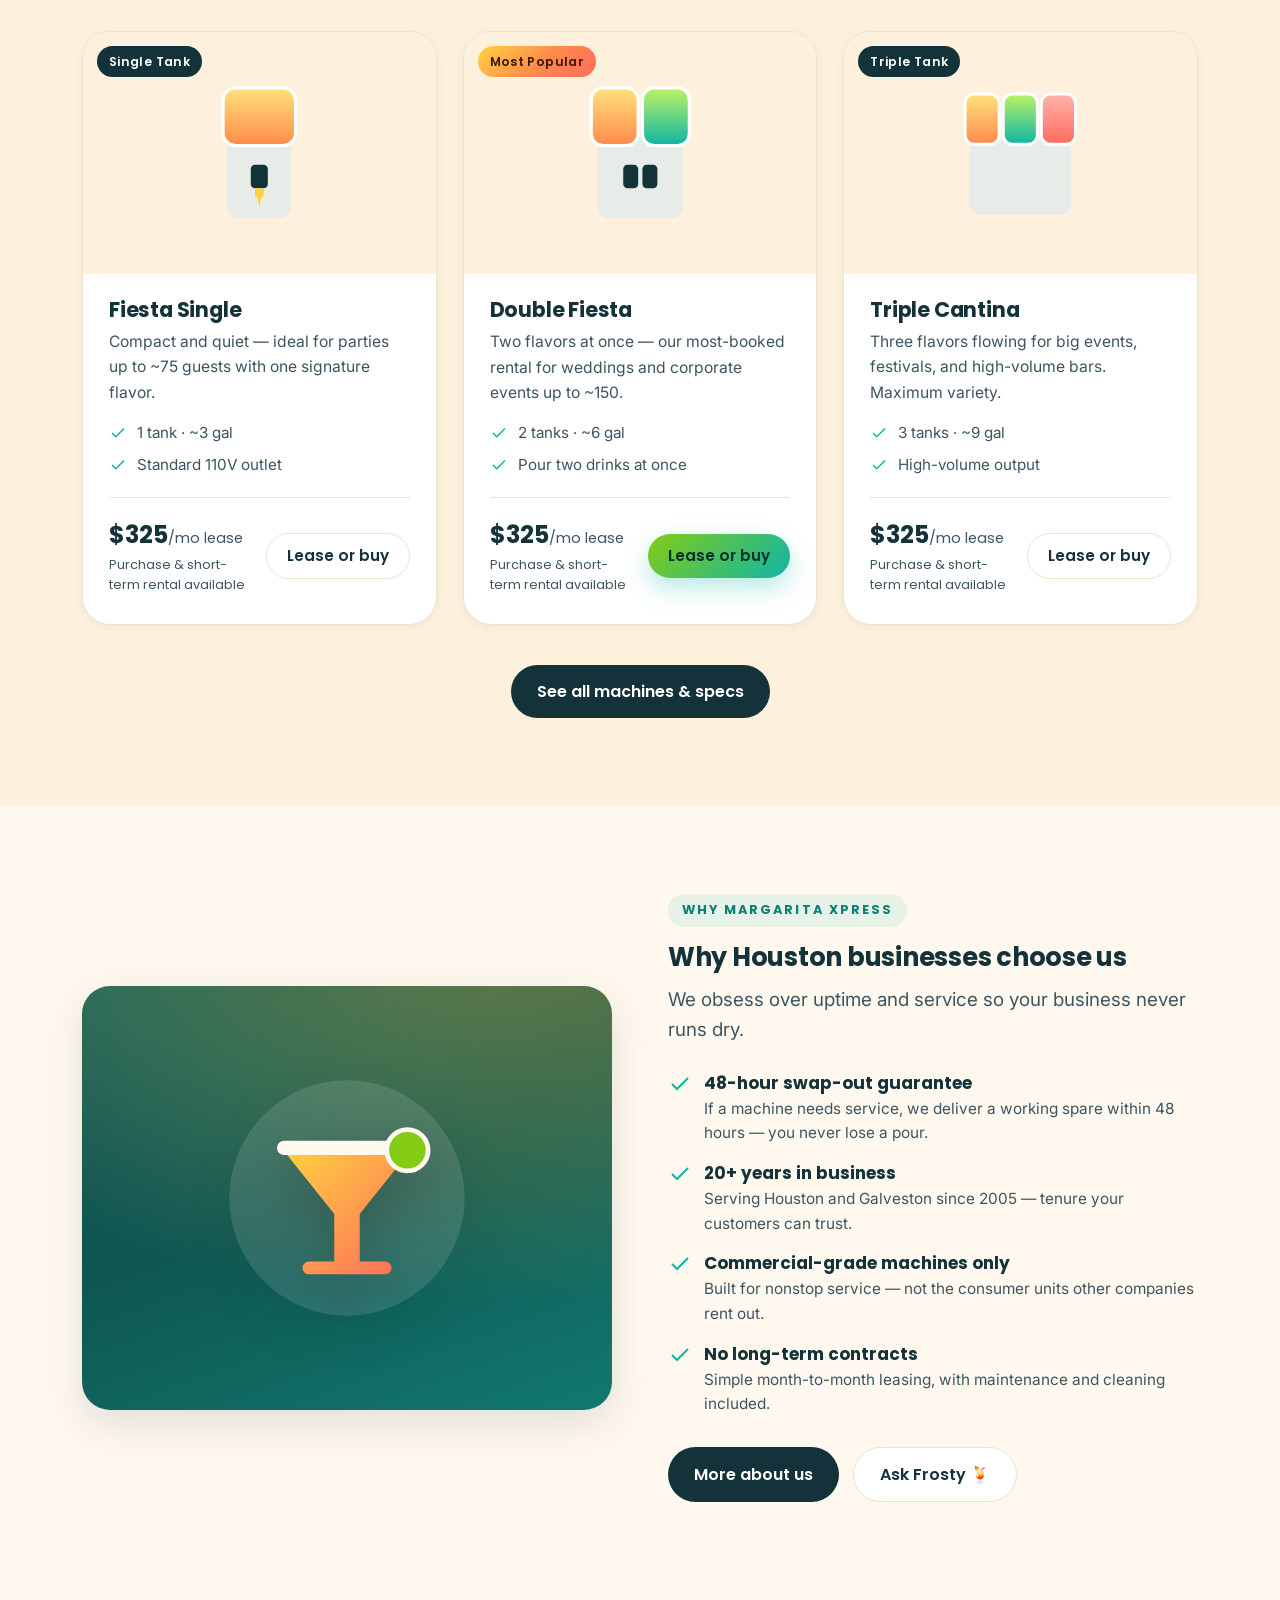
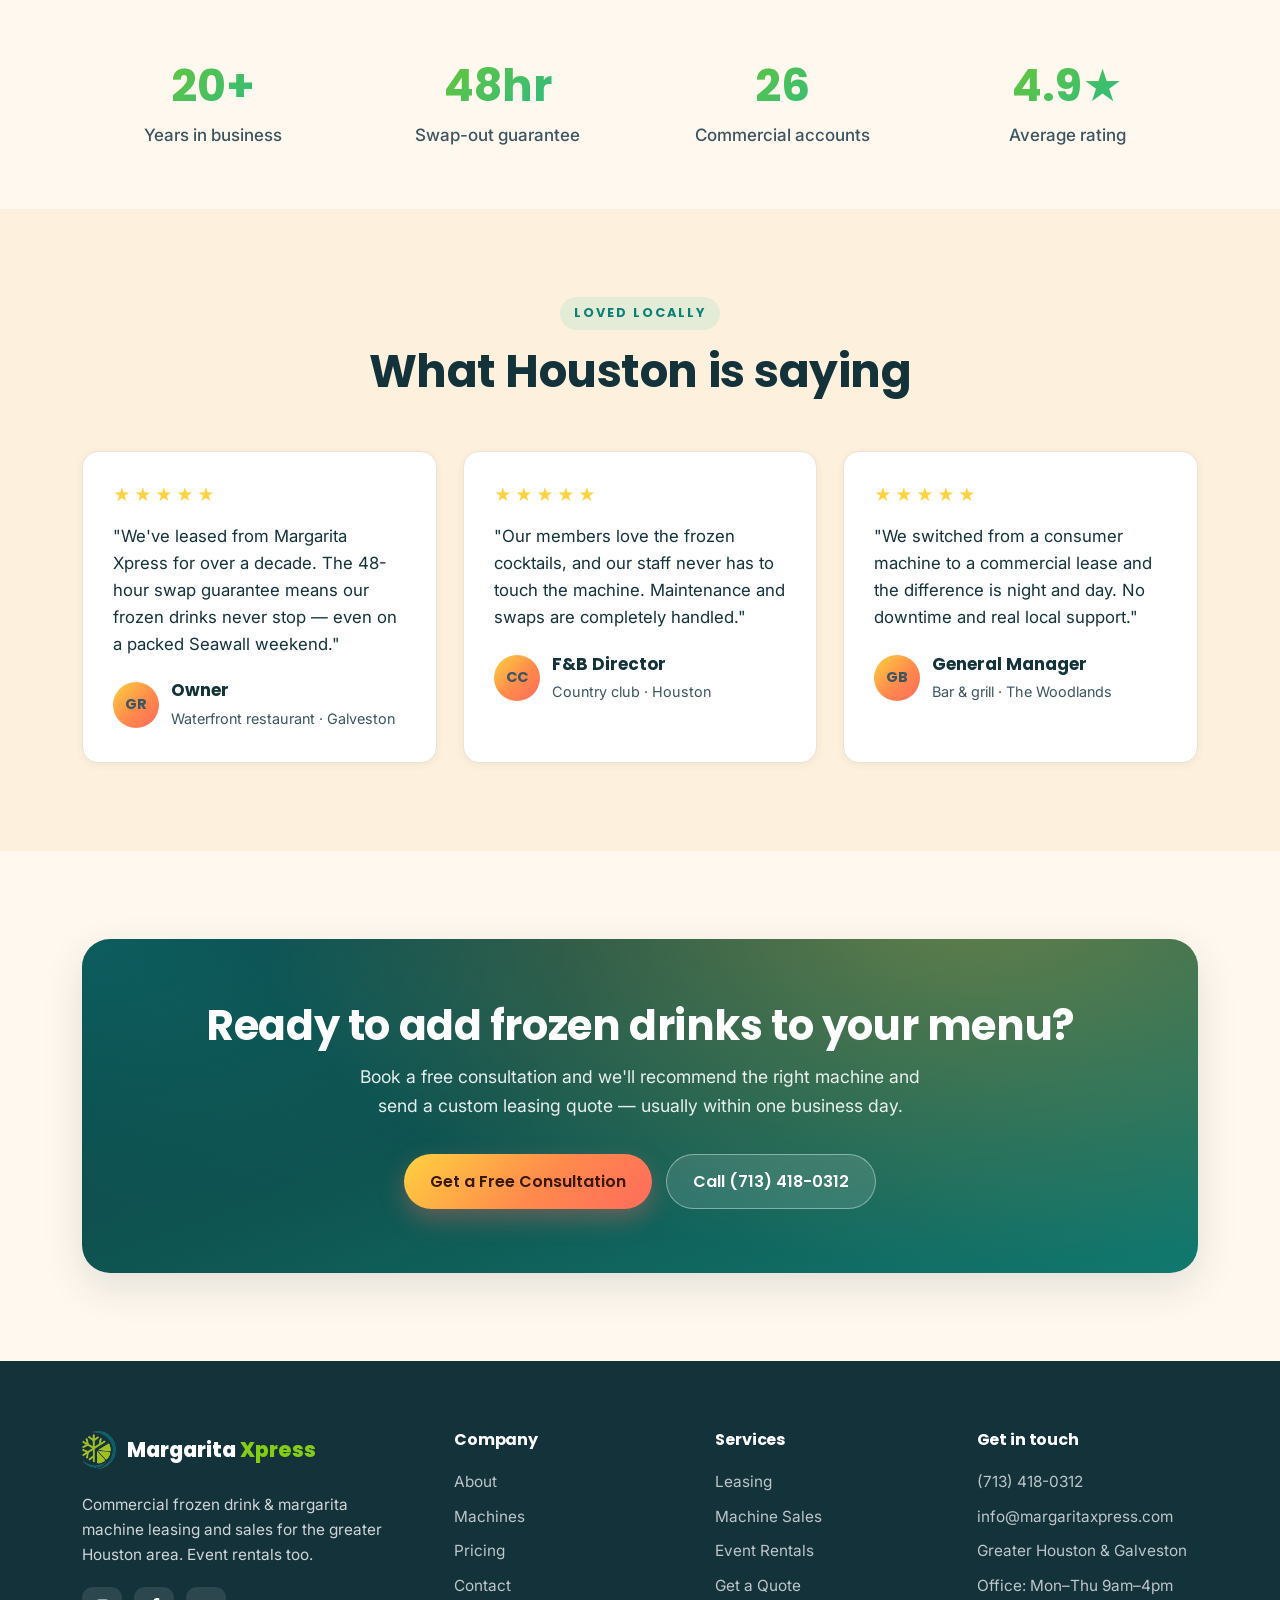
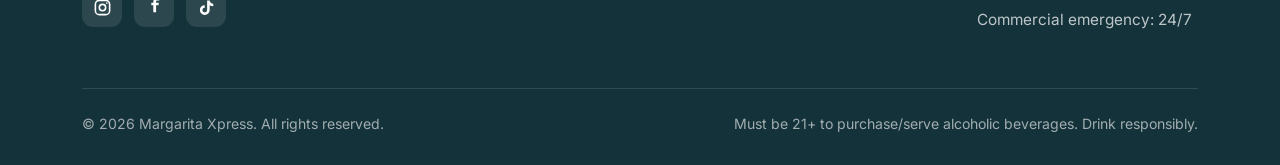
==== commit 421d6ca8: "Header: use uploaded compact logo lockup (assets/logo-compact.png)" ====
--- a/index.html
+++ b/index.html
@@ -38,7 +38,7 @@
   <header class="site-header" id="top">
     <div class="container nav-bar">
       <a class="brand" href="index.html" aria-label="Margarita Xpress home">
-        <img class="brand-logo" src="assets/logo-header.png" alt="Margarita Xpress" width="1079" height="280" />
+        <img class="brand-logo" src="assets/logo-compact.png" alt="Margarita Xpress" width="1029" height="261" />
       </a>
       <button class="nav-toggle" aria-label="Toggle menu" aria-expanded="false"><span></span></button>
       <nav class="nav" id="nav">
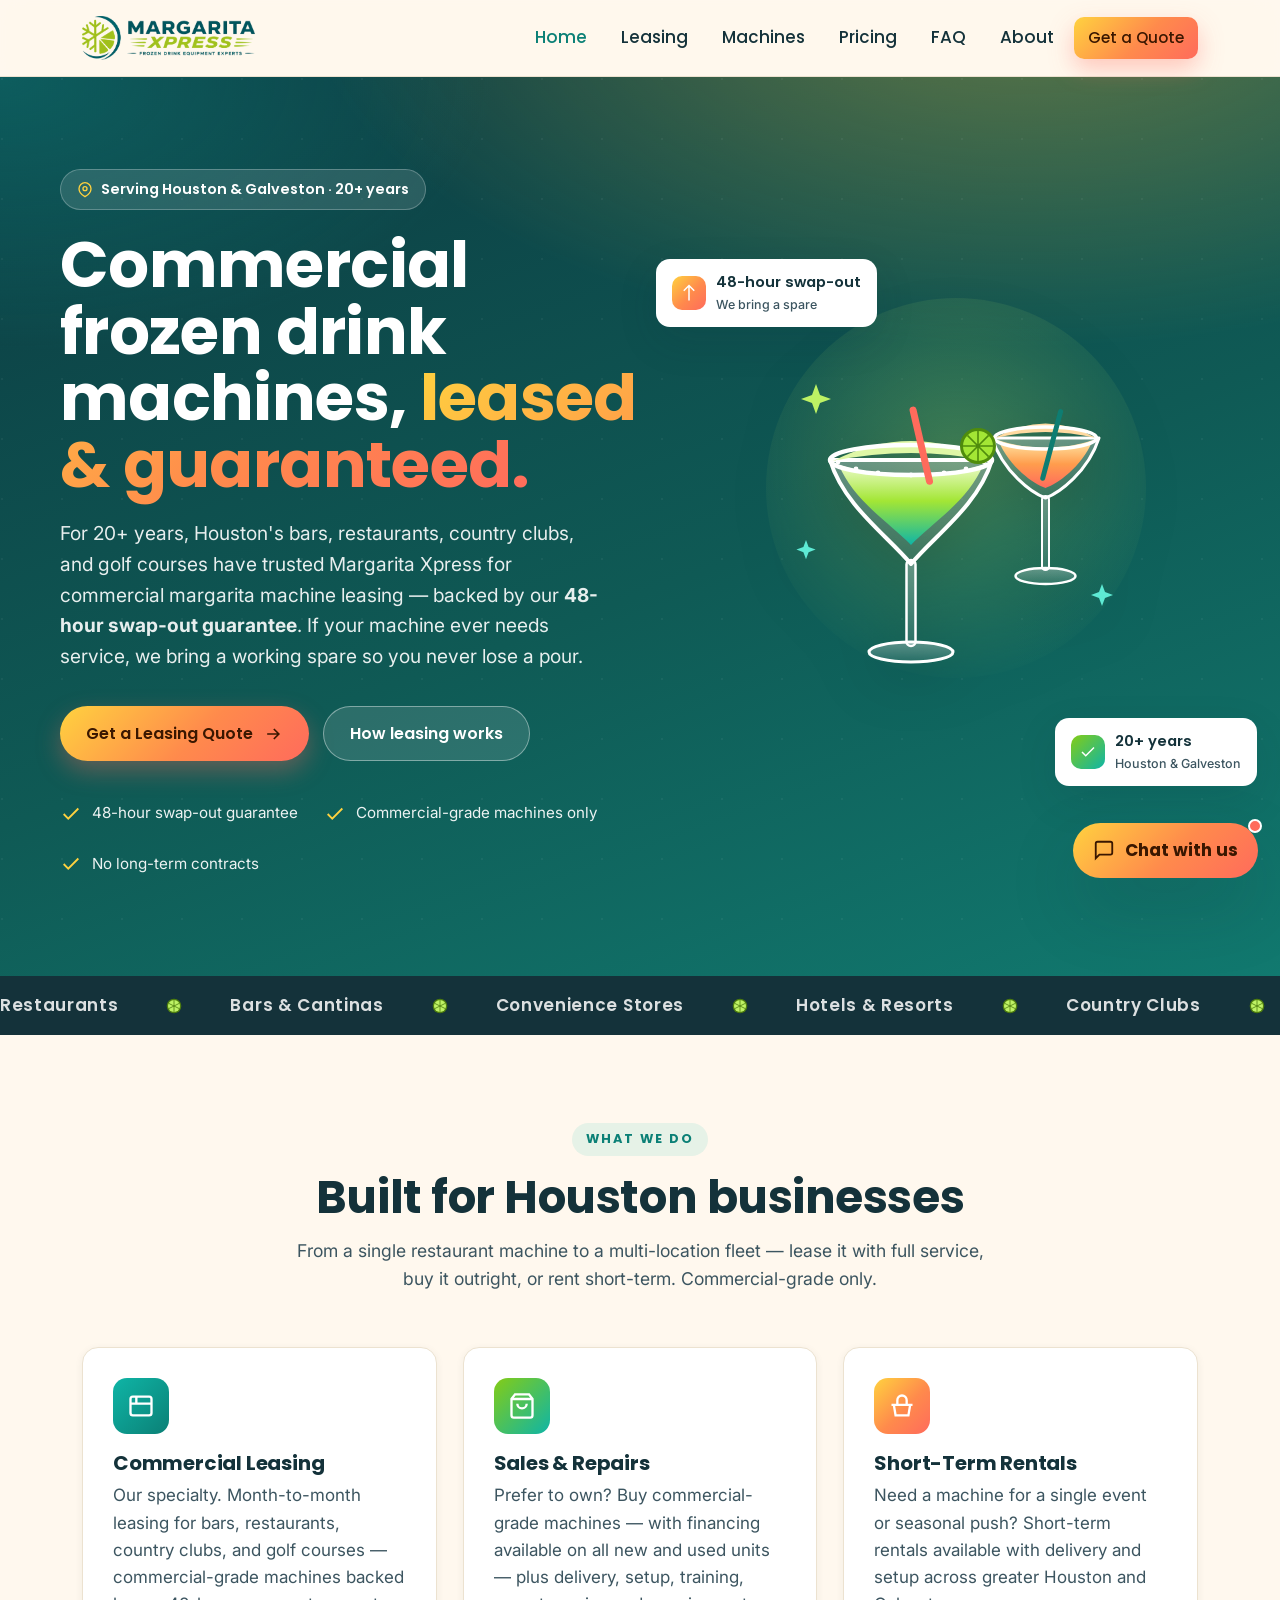
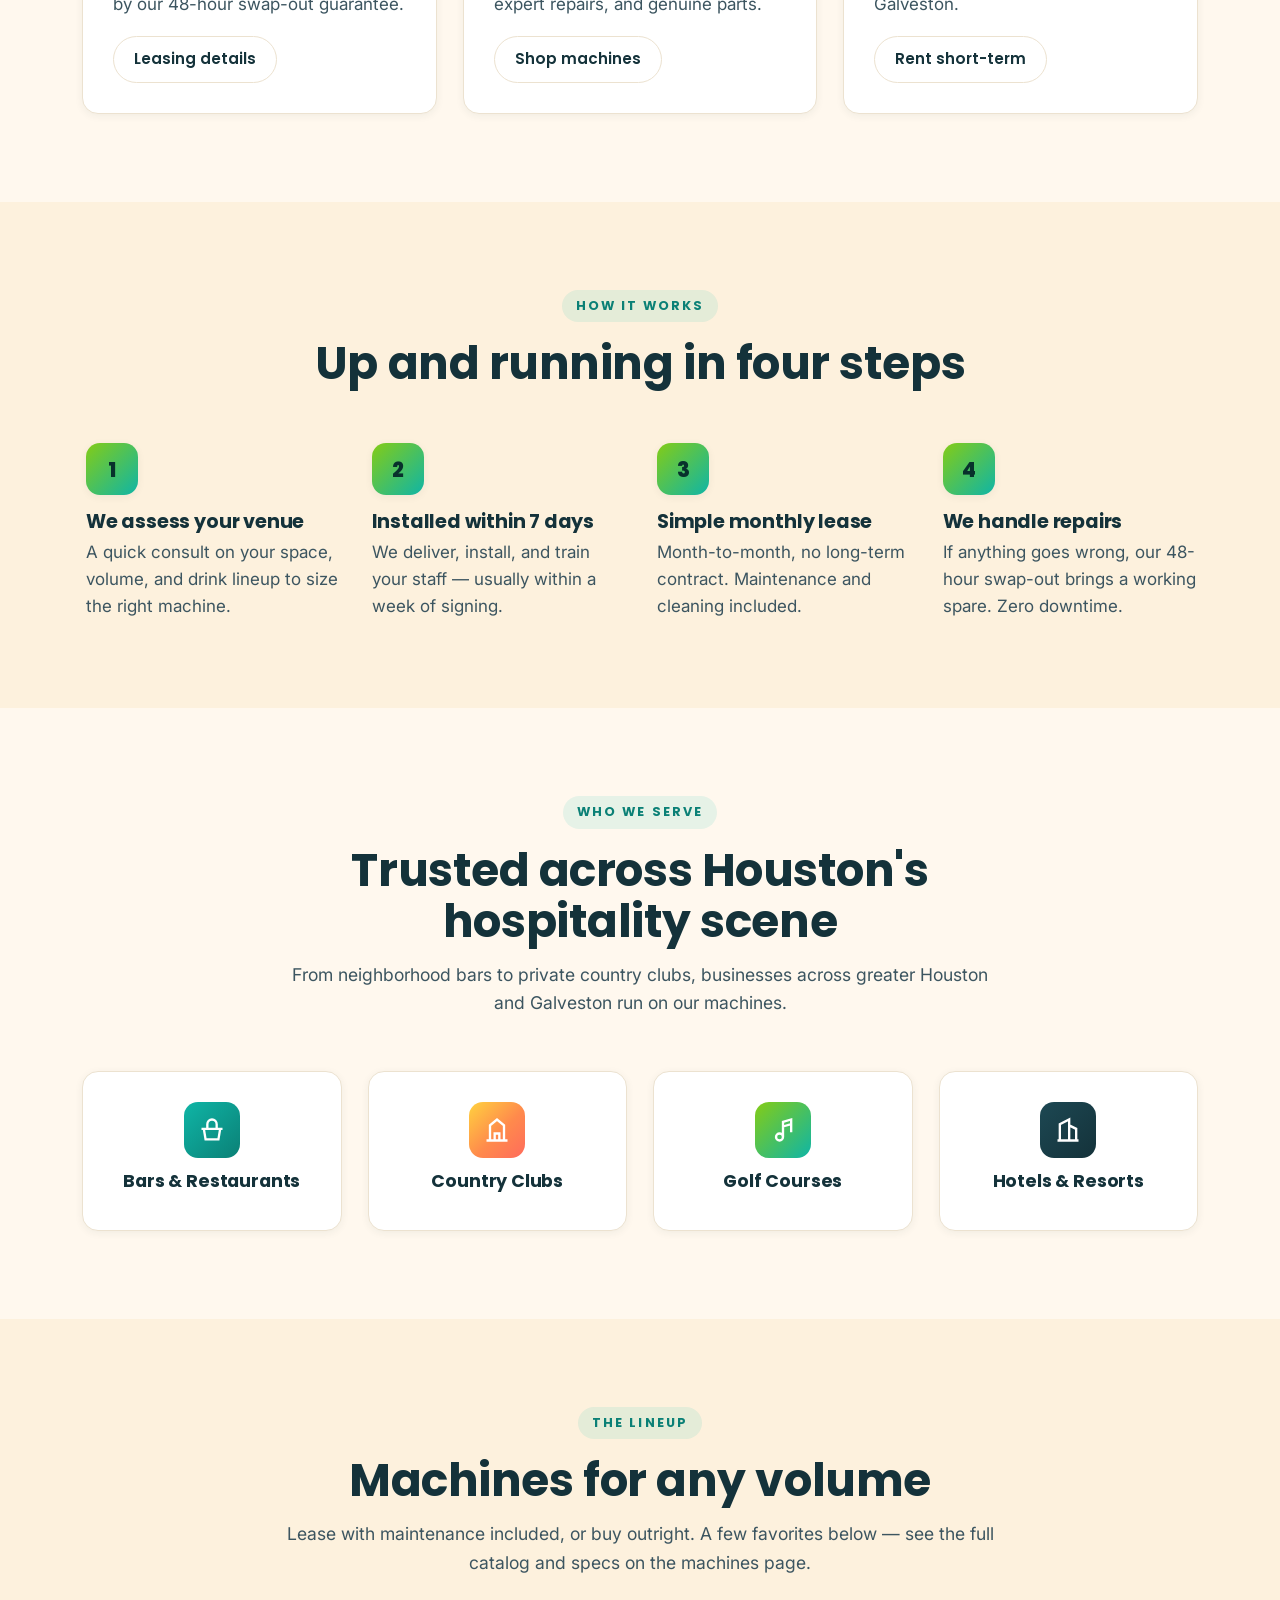
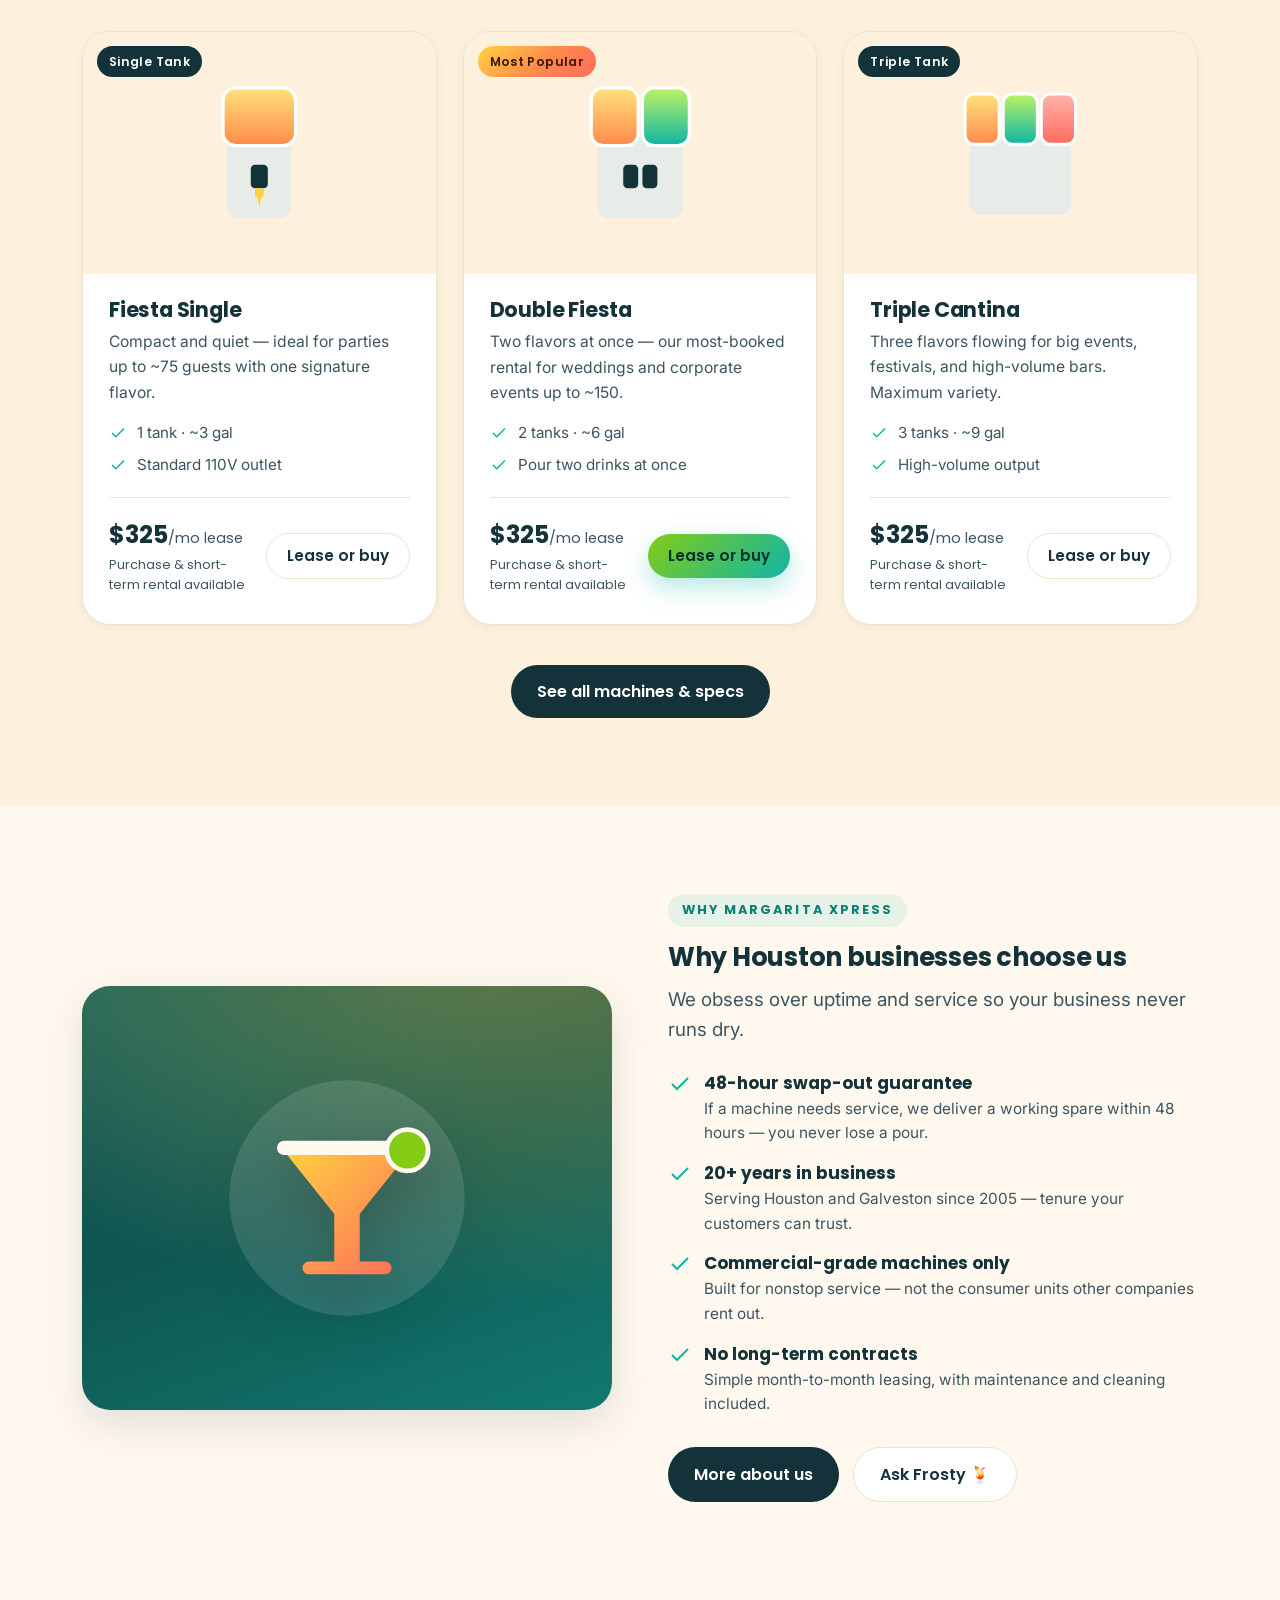
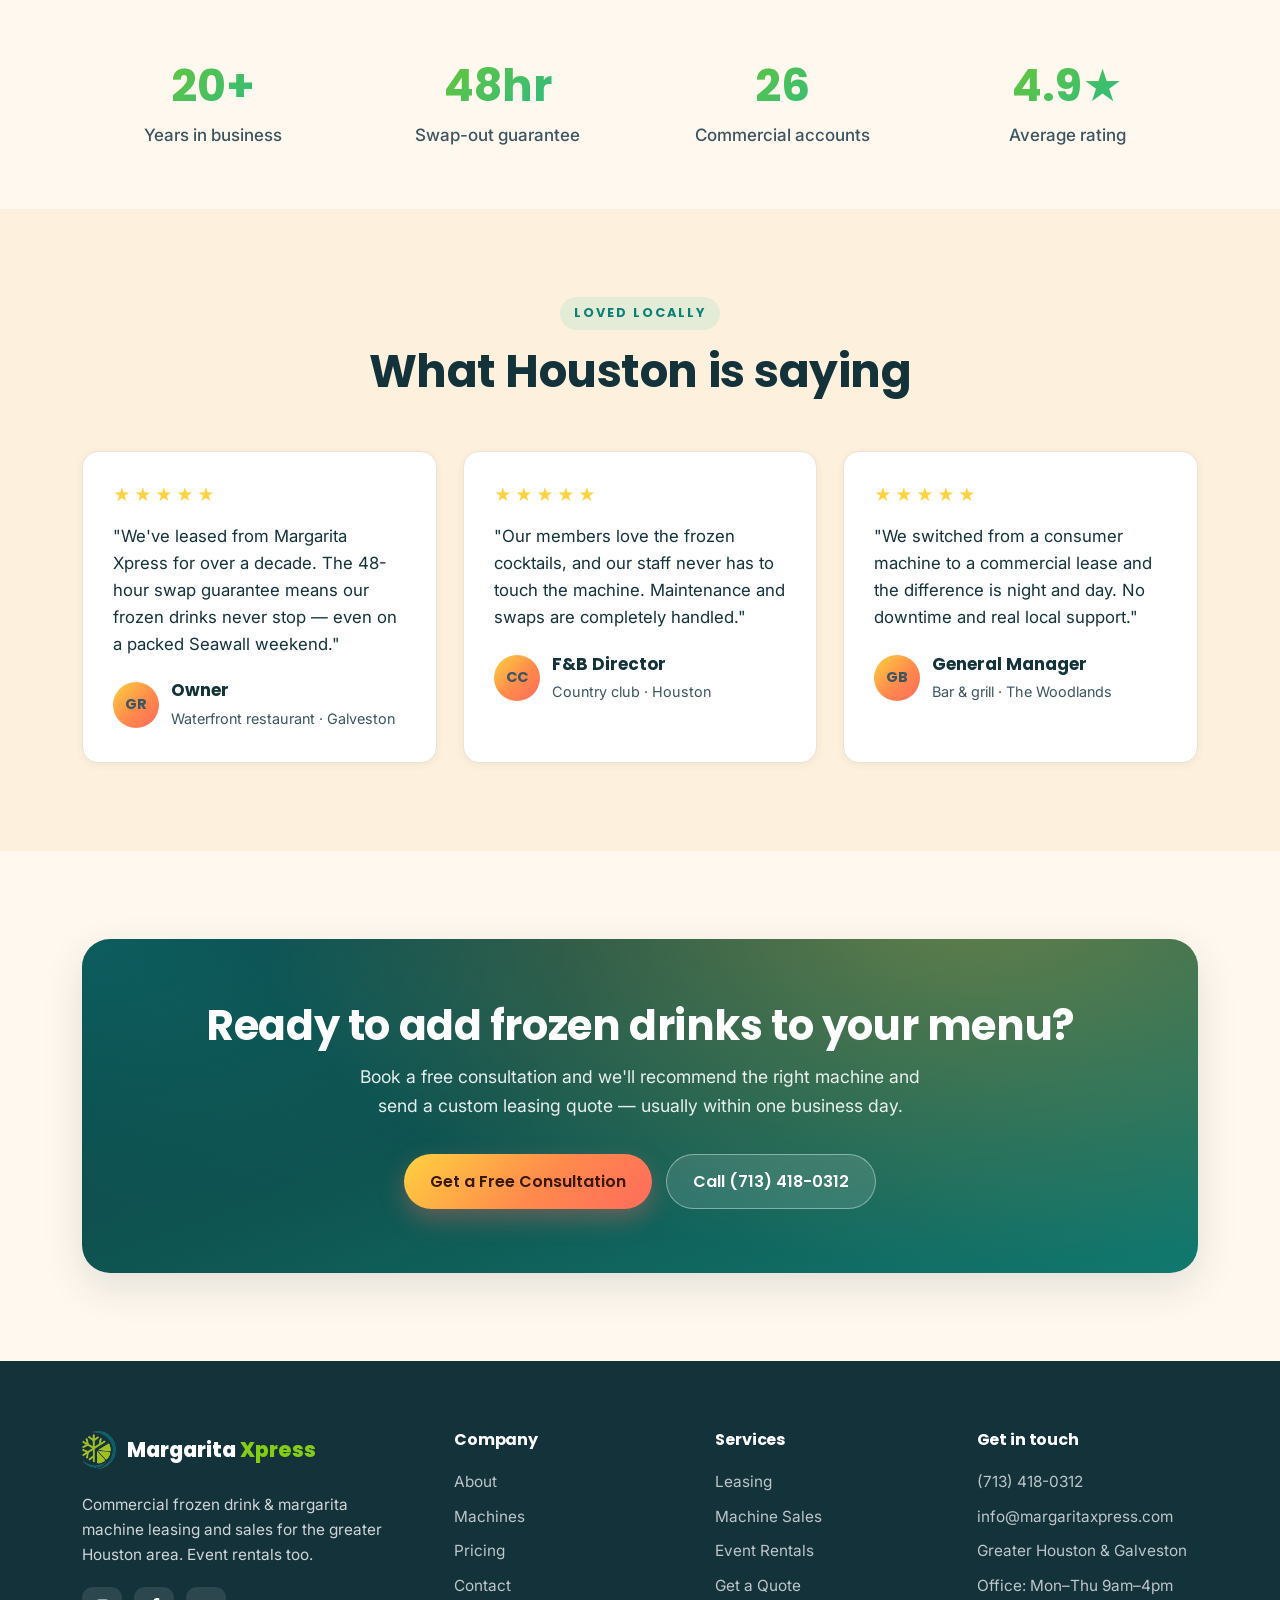
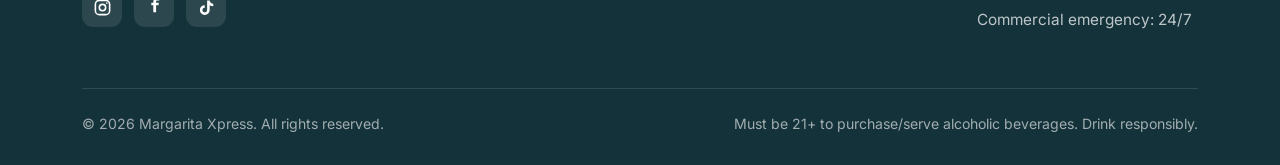
==== commit 66ac8d37: "Hero: replace machine photo with on-brand frozen margarita graphic Two frosted cocktail glasses (lim" ====
--- a/index.html
+++ b/index.html
@@ -77,7 +77,43 @@
       </div>
       <div class="hero-art">
         <div class="machine-card">
-          <img src="assets/machine-hero-lime.png" alt="Margarita Xpress commercial double-barrel frozen drink machine" width="322" height="415" />
+          <svg viewBox="0 0 420 470" fill="none" xmlns="http://www.w3.org/2000/svg" role="img" aria-label="Frozen margarita drinks">
+            <defs>
+              <linearGradient id="lime" x1="0" y1="0" x2="0" y2="1"><stop offset="0" stop-color="#eafbc7"/><stop offset=".45" stop-color="#a3e635"/><stop offset="1" stop-color="#0fb5a6"/></linearGradient>
+              <linearGradient id="sun" x1="0" y1="0" x2="0" y2="1"><stop offset="0" stop-color="#ffe9a8"/><stop offset=".5" stop-color="#ff9d4d"/><stop offset="1" stop-color="#ff6b5c"/></linearGradient>
+              <linearGradient id="glass" x1="0" y1="0" x2="0" y2="1"><stop offset="0" stop-color="#ffffff" stop-opacity=".30"/><stop offset="1" stop-color="#ffffff" stop-opacity=".08"/></linearGradient>
+              <radialGradient id="halo" cx="50%" cy="42%" r="60%"><stop offset="0" stop-color="#bef264" stop-opacity=".28"/><stop offset="1" stop-color="#bef264" stop-opacity="0"/></radialGradient>
+            </defs>
+            <ellipse cx="210" cy="200" rx="190" ry="190" fill="url(#halo)"/>
+            <g stroke="#ffffff" stroke-linejoin="round">
+              <rect x="296" y="208" width="7" height="74" rx="3.5" fill="url(#glass)" stroke-width="2"/>
+              <ellipse cx="299.5" cy="288" rx="30" ry="8" fill="url(#glass)" stroke-width="2.5"/>
+              <path d="M246 150 C257 184 286 205 299.5 210 C313 205 342 184 353 150 Z" fill="url(#glass)" stroke-width="3"/>
+              <path d="M252 152 C264 180 288 196 299.5 200 C311 196 335 180 347 152 C320 162 279 162 252 152 Z" fill="url(#sun)" stroke="none"/>
+              <path d="M249 150 Q299.5 121 350 150 Q299.5 138 249 150 Z" fill="#ffd9a0" stroke="none"/>
+              <ellipse cx="299.5" cy="150" rx="51" ry="11" fill="none" stroke-width="3.5"/>
+              <rect x="305" y="120" width="5" height="74" rx="2.5" transform="rotate(15 307 150)" fill="#0e7d72" stroke="none"/>
+            </g>
+            <g stroke="#ffffff" stroke-linejoin="round">
+              <rect x="160.5" y="272" width="9" height="86" rx="4.5" fill="url(#glass)" stroke-width="2.5"/>
+              <ellipse cx="165" cy="364" rx="42" ry="10" fill="url(#glass)" stroke-width="3"/>
+              <path d="M84 172 C98 218 142 248 165 276 C188 248 232 218 246 172 Z" fill="url(#glass)" stroke-width="4"/>
+              <path d="M93 177 C107 212 144 235 165 257 C186 235 223 212 237 177 C200 189 130 189 93 177 Z" fill="url(#lime)" stroke="none"/>
+              <path d="M87 173 Q165 133 243 173 Q165 157 87 173 Z" fill="#dff7a6" stroke="none"/>
+              <ellipse cx="165" cy="172" rx="81" ry="15" fill="none" stroke-width="4.5"/>
+              <g fill="#ffffff" stroke="none"><circle cx="92" cy="174" r="2.4"/><circle cx="110" cy="181" r="2.4"/><circle cx="132" cy="185" r="2.4"/><circle cx="165" cy="187" r="2.4"/><circle cx="198" cy="185" r="2.4"/><circle cx="220" cy="181" r="2.4"/><circle cx="238" cy="174" r="2.4"/></g>
+              <rect x="170" y="118" width="7" height="80" rx="3.5" transform="rotate(-13 173 150)" fill="#ff6b5c" stroke="none"/>
+              <g transform="translate(232 158)" stroke="none">
+                <circle r="18" fill="#4f8c0c"/><circle r="15" fill="#a3e635"/>
+                <path d="M0 0 L15 0 M0 0 L10.6 10.6 M0 0 L0 15 M0 0 L-10.6 10.6 M0 0 L-15 0 M0 0 L-10.6 -10.6 M0 0 L0 -15 M0 0 L10.6 -10.6" stroke="#4f8c0c" stroke-width="1.6"/>
+              </g>
+            </g>
+            <g stroke="none">
+              <path d="M70 96 l4 11 11 4 -11 4 -4 11 -4-11 -11-4 11-4 Z" fill="#bef264"/>
+              <path d="M356 296 l3 8 8 3 -8 3 -3 8 -3-8 -8-3 8-3 Z" fill="#5eead4"/>
+              <path d="M60 252 l2.6 7 7 2.6 -7 2.6 -2.6 7 -2.6-7 -7-2.6 7-2.6 Z" fill="#5eead4"/>
+            </g>
+          </svg>
         </div>
         <div class="float-chip chip-1">
           <span class="dot"><svg viewBox="0 0 24 24" width="18" height="18" fill="none" stroke="currentColor" stroke-width="2"><path d="M12 2v20M5 9l7-7 7 7"/></svg></span>
--- a/css/styles.css
+++ b/css/styles.css
@@ -156,12 +156,10 @@
 /* Hero art — stylized machine */
 .hero-art { position: relative; display: grid; place-items: center; }
 .machine-card {
-  position: relative; width: min(100%, 360px);
-  background: linear-gradient(180deg, #eef4e0, #d4e3b0);
-  border: 1px solid rgba(255, 255, 255, .35); border-radius: var(--radius-lg);
-  box-shadow: var(--shadow-lg); overflow: hidden;
-}
-.machine-card img { display: block; width: 100%; height: auto; }
+  position: relative; width: min(100%, 420px);
+  display: grid; place-items: center;
+}
+.machine-card svg { width: 100%; height: auto; display: block; filter: drop-shadow(0 16px 26px rgba(0, 0, 0, .25)); }
 .float-chip {
   position: absolute; background: var(--white); color: var(--ink); border-radius: 14px;
   padding: 12px 16px; box-shadow: var(--shadow); font-family: var(--font-display); font-weight: 600; font-size: .92rem;
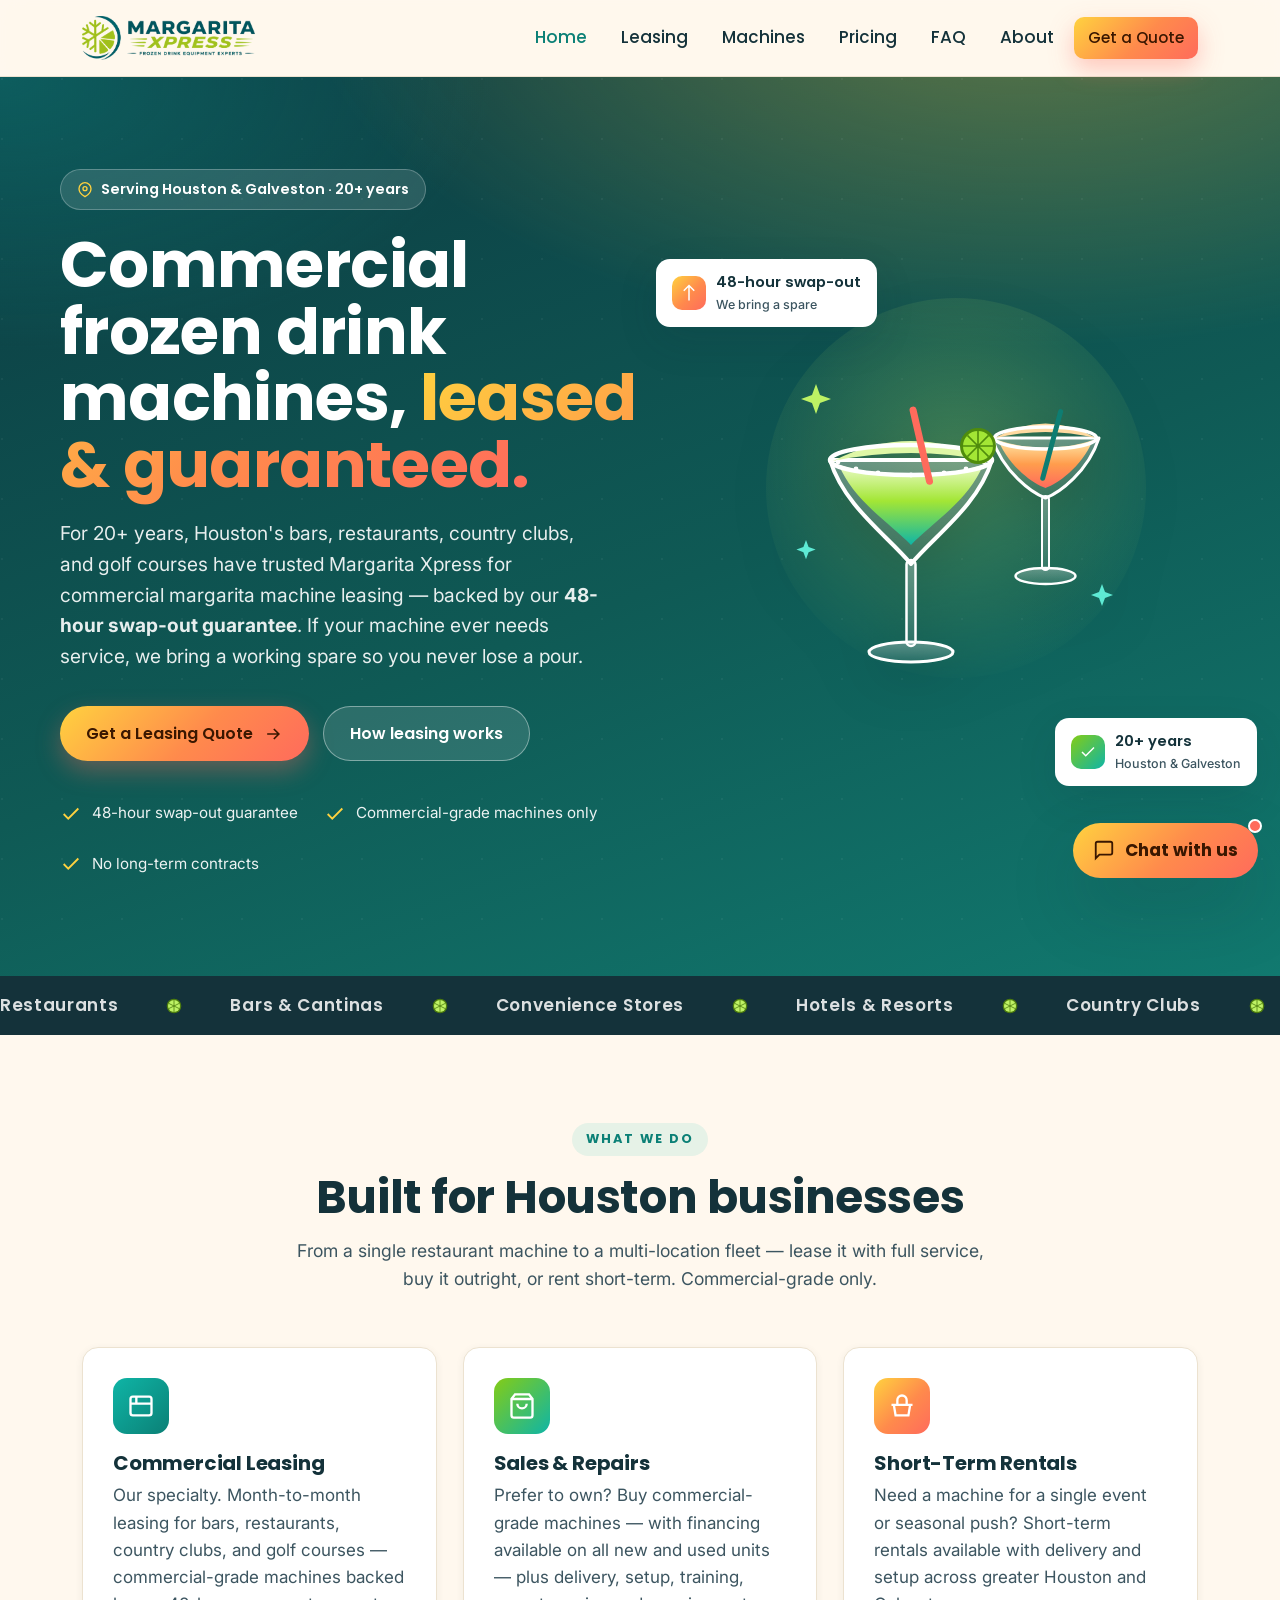
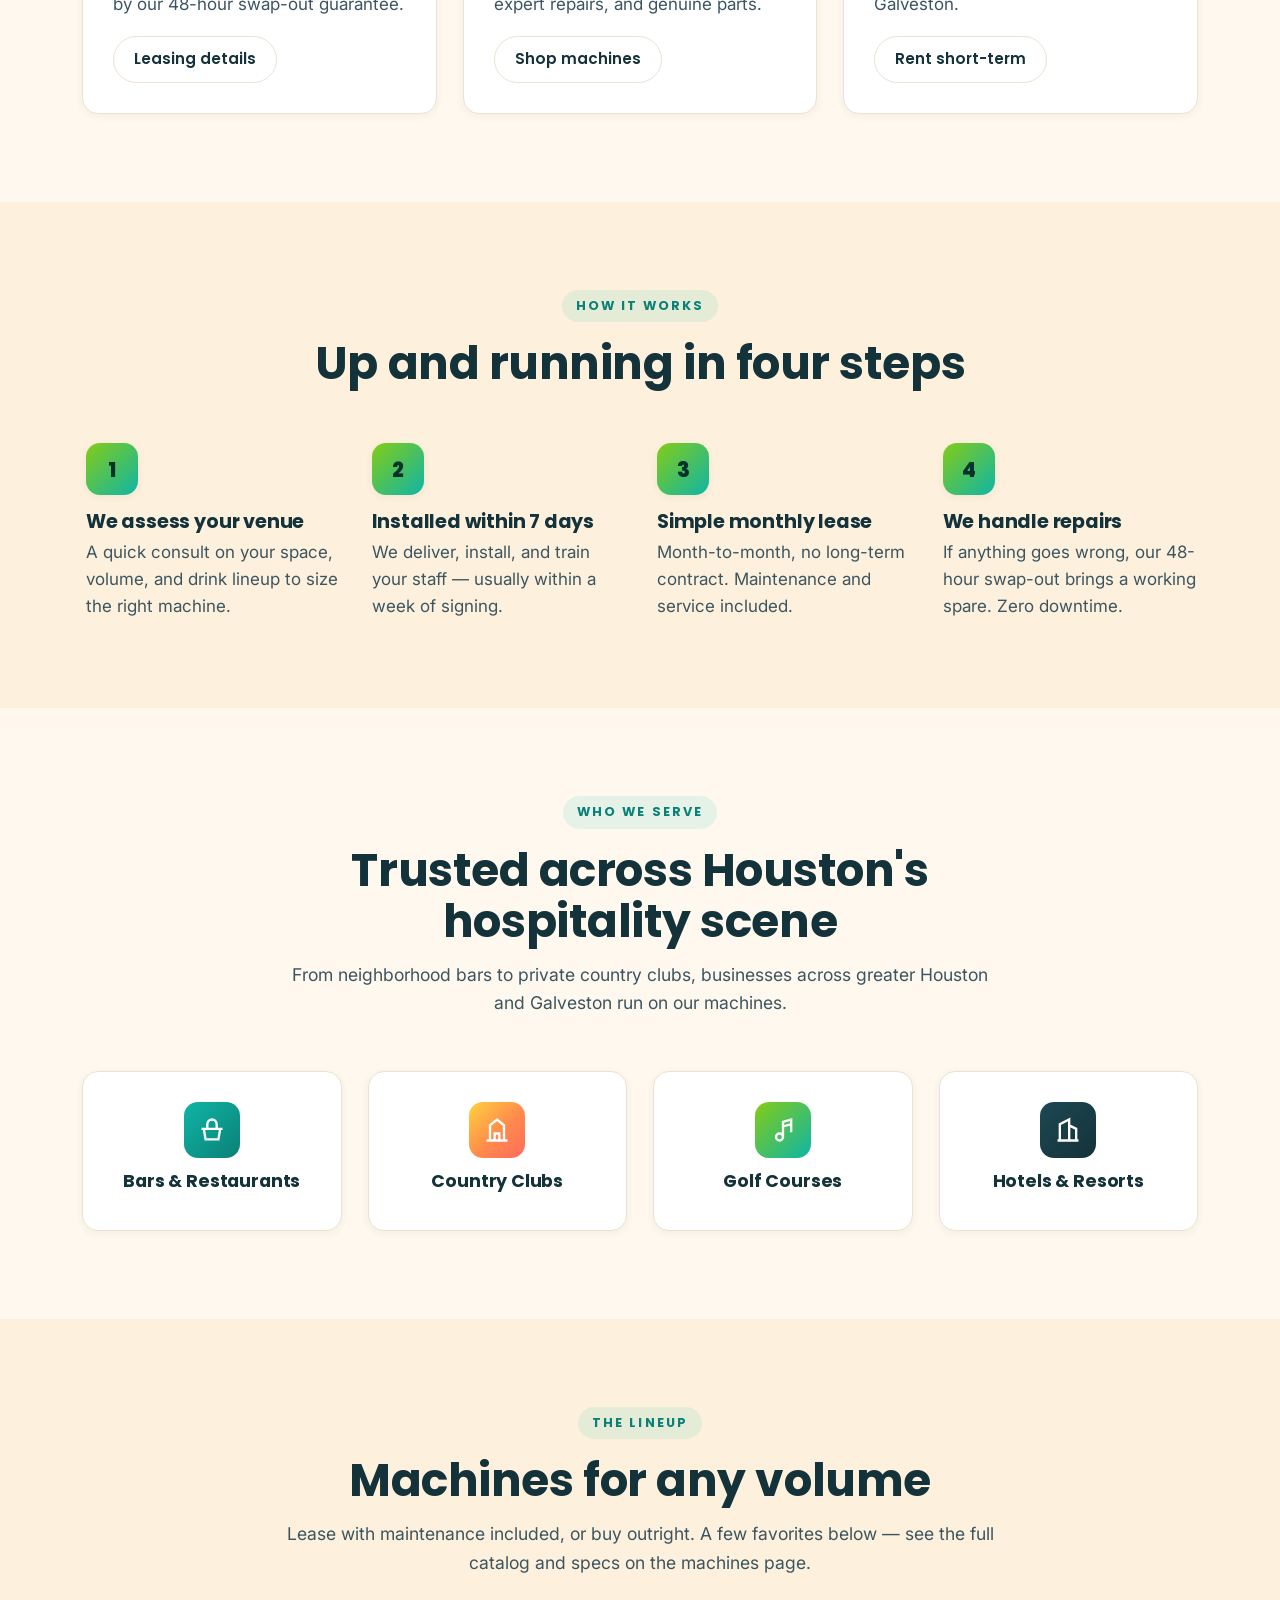
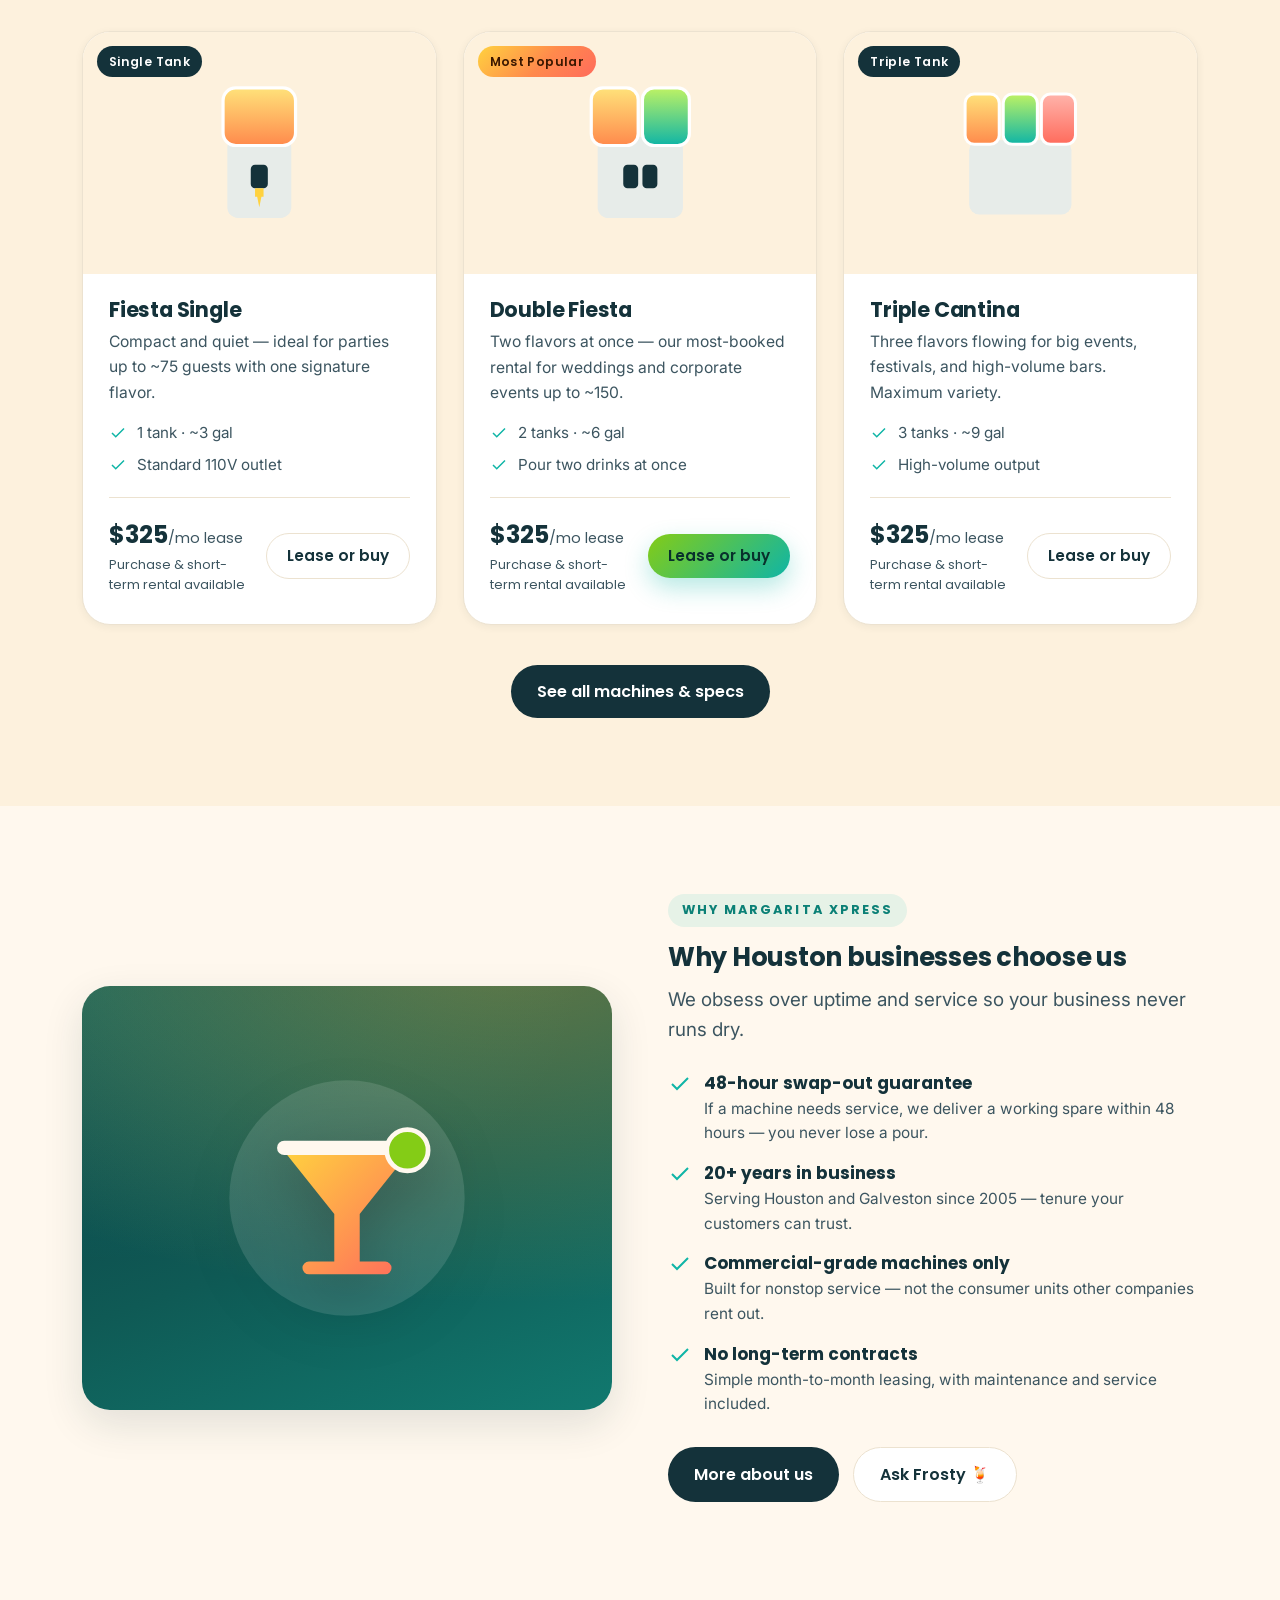
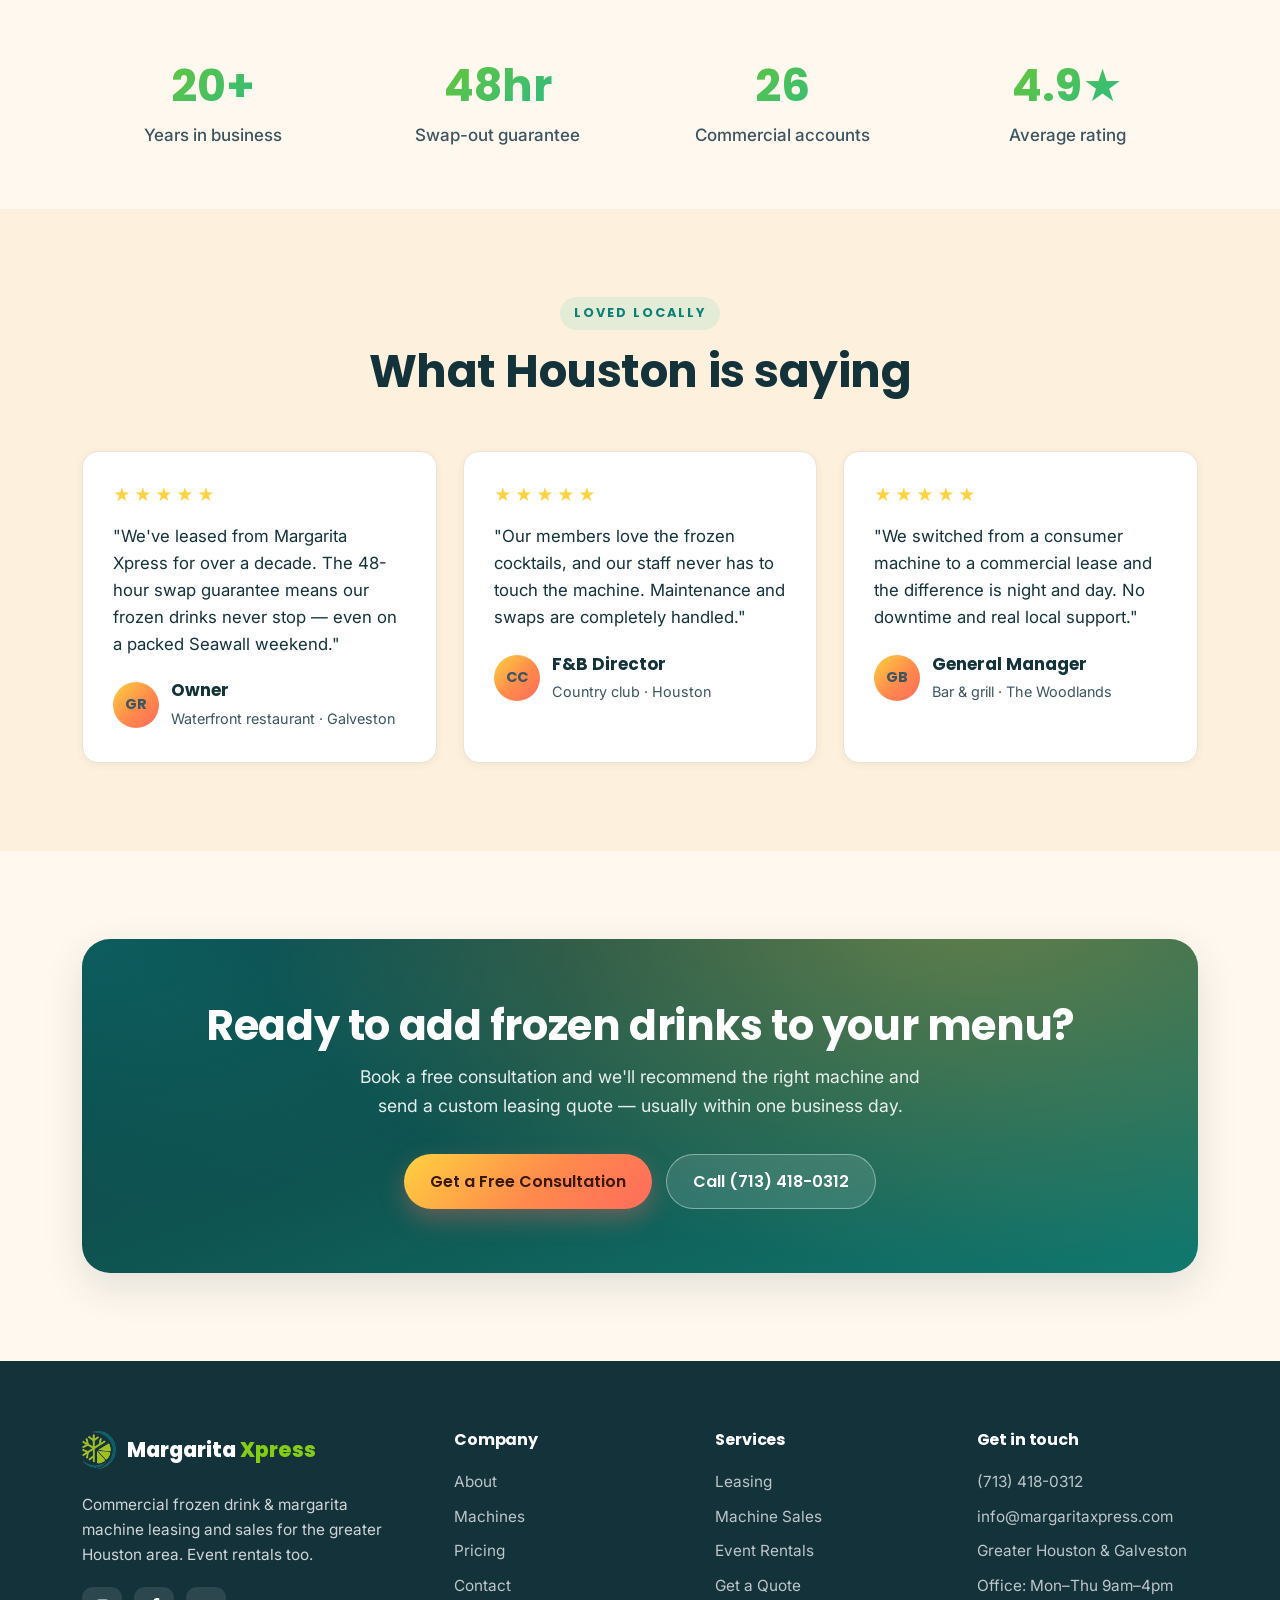
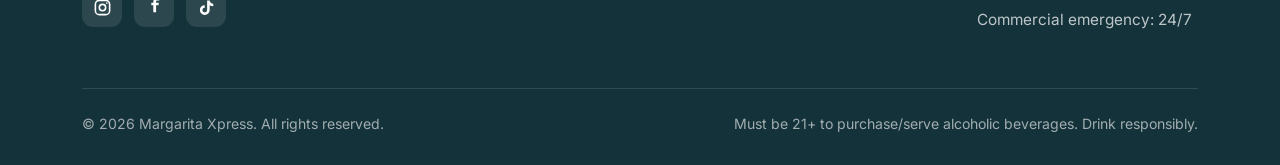
==== commit 03c6dde6: "Commercial leases: we don't clean — customer cleans, we provide instructions Removed 'cleaning inclu" ====
--- a/index.html
+++ b/index.html
@@ -176,7 +176,7 @@
       <div class="grid grid-4 steps">
         <div class="step reveal"><div class="num">1</div><h3>We assess your venue</h3><p>A quick consult on your space, volume, and drink lineup to size the right machine.</p></div>
         <div class="step reveal"><div class="num">2</div><h3>Installed within 7 days</h3><p>We deliver, install, and train your staff — usually within a week of signing.</p></div>
-        <div class="step reveal"><div class="num">3</div><h3>Simple monthly lease</h3><p>Month-to-month, no long-term contract. Maintenance and cleaning included.</p></div>
+        <div class="step reveal"><div class="num">3</div><h3>Simple monthly lease</h3><p>Month-to-month, no long-term contract. Maintenance and service included.</p></div>
         <div class="step reveal"><div class="num">4</div><h3>We handle repairs</h3><p>If anything goes wrong, our 48-hour swap-out brings a working spare. Zero downtime.</p></div>
       </div>
     </div>
@@ -284,7 +284,7 @@
           <li><svg viewBox="0 0 24 24" fill="none" stroke="currentColor" stroke-width="2"><path d="M20 6 9 17l-5-5"/></svg><div><b>48-hour swap-out guarantee</b><span>If a machine needs service, we deliver a working spare within 48 hours — you never lose a pour.</span></div></li>
           <li><svg viewBox="0 0 24 24" fill="none" stroke="currentColor" stroke-width="2"><path d="M20 6 9 17l-5-5"/></svg><div><b>20+ years in business</b><span>Serving Houston and Galveston since 2005 — tenure your customers can trust.</span></div></li>
           <li><svg viewBox="0 0 24 24" fill="none" stroke="currentColor" stroke-width="2"><path d="M20 6 9 17l-5-5"/></svg><div><b>Commercial-grade machines only</b><span>Built for nonstop service — not the consumer units other companies rent out.</span></div></li>
-          <li><svg viewBox="0 0 24 24" fill="none" stroke="currentColor" stroke-width="2"><path d="M20 6 9 17l-5-5"/></svg><div><b>No long-term contracts</b><span>Simple month-to-month leasing, with maintenance and cleaning included.</span></div></li>
+          <li><svg viewBox="0 0 24 24" fill="none" stroke="currentColor" stroke-width="2"><path d="M20 6 9 17l-5-5"/></svg><div><b>No long-term contracts</b><span>Simple month-to-month leasing, with maintenance and service included.</span></div></li>
         </ul>
         <div class="hero-cta" style="margin-top:30px"><a href="about.html" class="btn btn-dark">More about us</a><a href="#" class="btn btn-outline" data-open-chat>Ask Frosty 🍹</a></div>
       </div>
@@ -369,7 +369,7 @@
     </div>
     <div class="chat-body" id="chatBody"></div>
     <div class="chat-quick">
-      <button>Commercial leasing</button><button>48-hour guarantee</button><button>Pricing</button><button>Buy a machine</button>
+      <button>Commercial leasing</button><button>Pricing</button><button>Troubleshooting</button><button>Machine replacement</button><button>48-hour guarantee</button>
     </div>
     <div class="chat-foot">
       <input id="chatInput" type="text" placeholder="Type your question…" aria-label="Type your message" />
